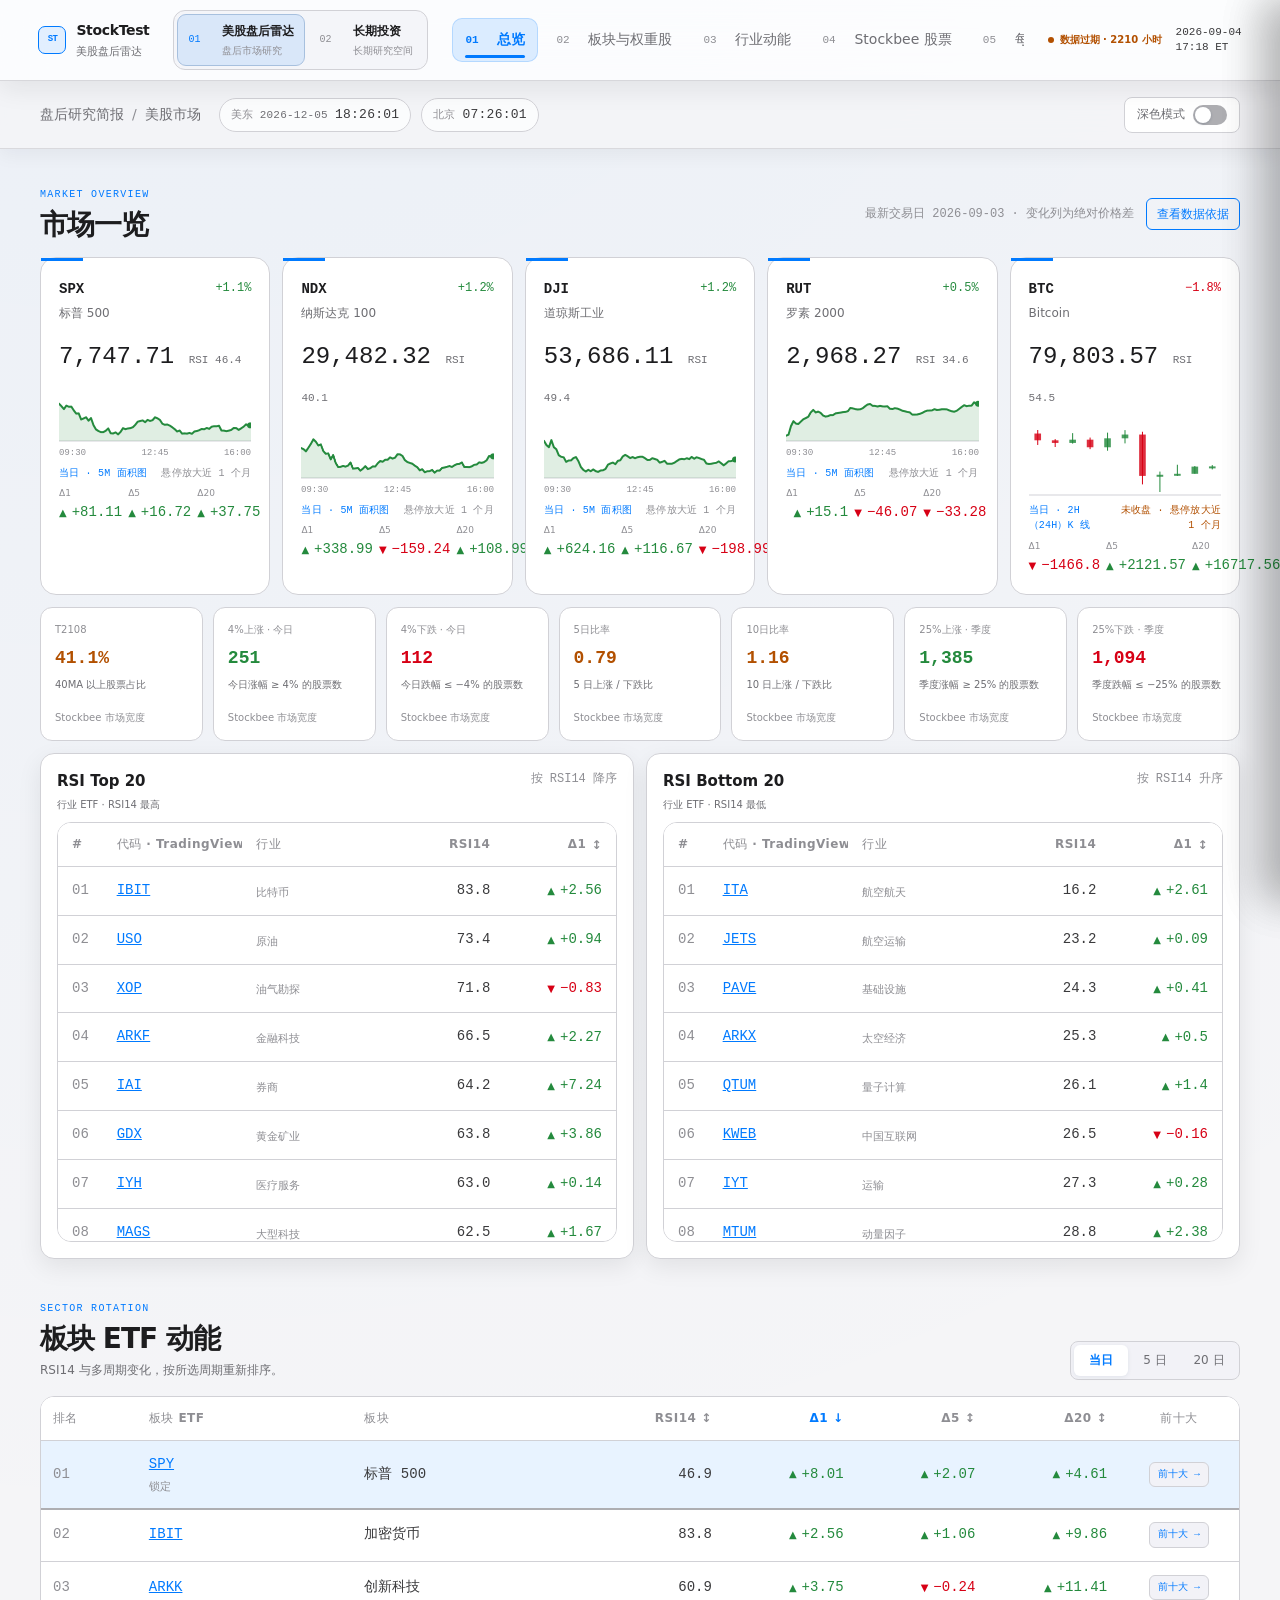
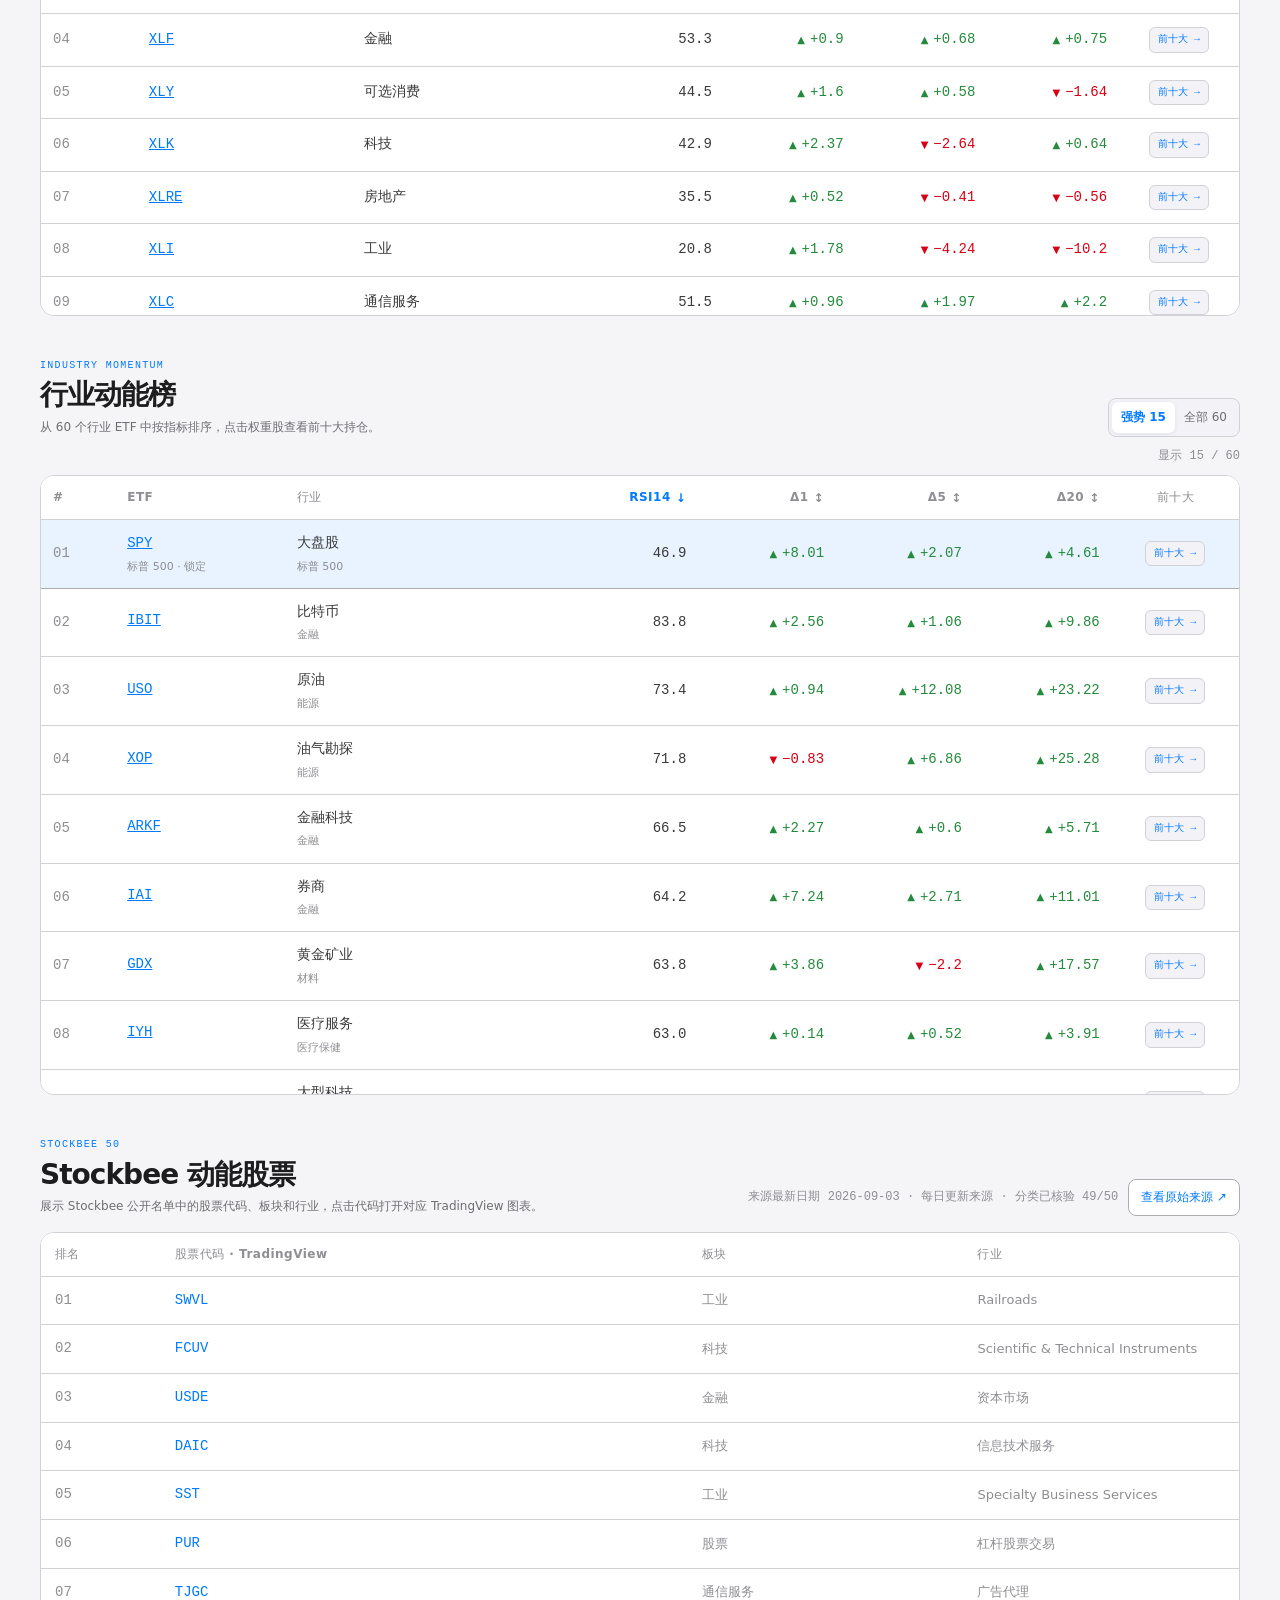
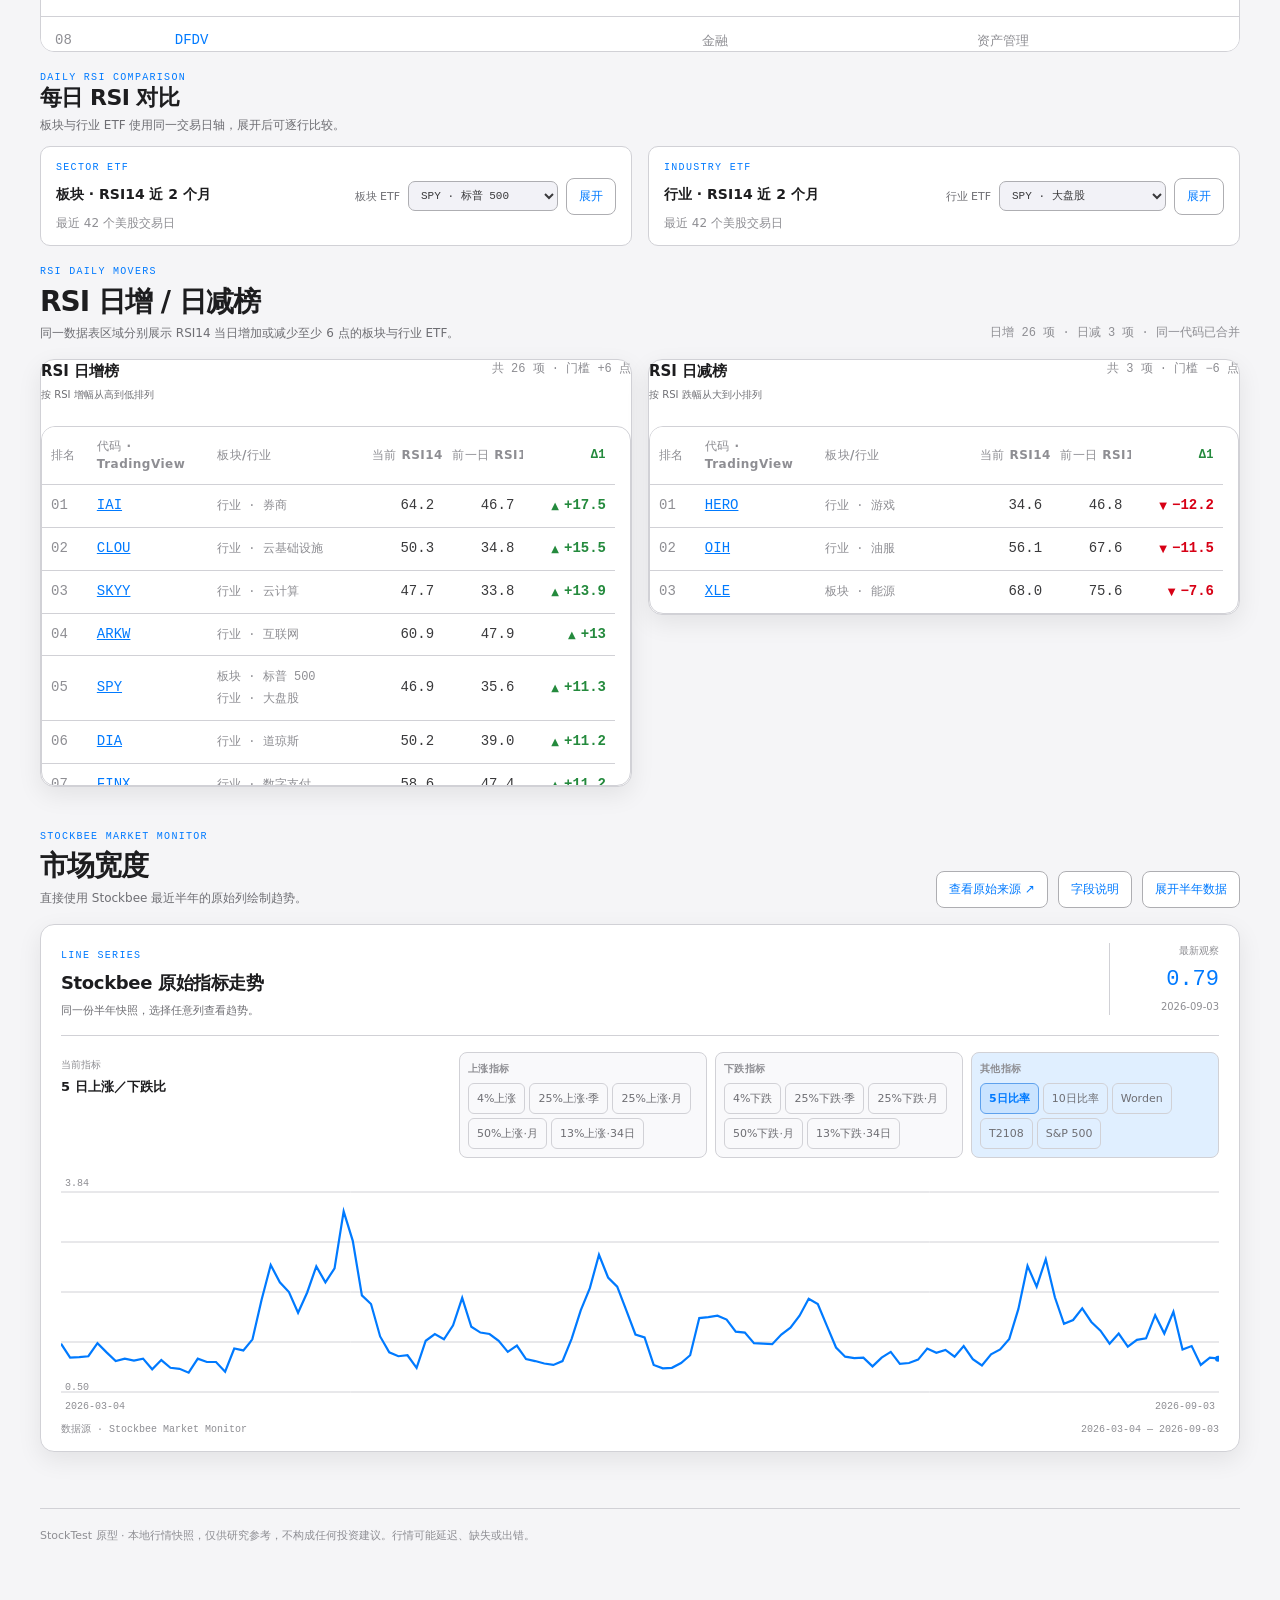
==== index.html @ a2bf04ce "fix: preserve breadth date column on scroll" ====
<!doctype html>
<html lang="zh-CN" data-theme="light">
  <head>
    <meta charset="utf-8" />
    <meta name="viewport" content="width=device-width, initial-scale=1" />
    <meta name="description" content="StockTest 美股盘后市场雷达网页原型" />
    <link rel="icon" href="favicon.svg" type="image/svg+xml" />
    <title>StockTest · 美股盘后雷达</title>
    <link rel="stylesheet" href="styles.css?v=20260905-rsi-layout" />
  </head>
  <body>
    <a class="skip-link" href="#market-overview">跳到主要内容</a>
    <div class="app-shell">
      <aside class="sidebar" aria-label="主导航">
        <div class="brand-block">
          <div class="brand-mark" aria-hidden="true">ST</div>
          <div>
            <div class="brand-name">StockTest</div>
            <div class="brand-subtitle">美股盘后雷达</div>
          </div>
        </div>
        <div class="product-switcher" aria-label="产品空间">
          <a class="product-switcher-item is-active" href="index.html" aria-current="page"><span class="product-switcher-mark">01</span><span><strong>美股盘后雷达</strong><small>盘后市场研究</small></span></a>
          <a class="product-switcher-item" href="long-term.html"><span class="product-switcher-mark">02</span><span><strong>长期投资</strong><small>长期研究空间</small></span></a>
        </div>
        <nav class="nav-list" aria-label="页面区块导航">
          <button class="nav-item is-active" type="button" data-target="market-overview" aria-current="location"><span class="nav-index">01</span><span>总览</span></button>
          <button class="nav-item" type="button" data-target="sectors"><span class="nav-index">02</span><span>板块与权重股</span></button>
          <button class="nav-item" type="button" data-target="industries"><span class="nav-index">03</span><span>行业动能</span></button>
          <button class="nav-item" type="button" data-target="stockbee-momentum"><span class="nav-index">04</span><span>Stockbee 股票</span></button>
          <button class="nav-item" type="button" data-target="rsi-history"><span class="nav-index">05</span><span>每日 RSI</span></button>
          <button class="nav-item" type="button" data-target="rsi-gainers"><span class="nav-index">06</span><span>RSI 日增/减榜</span></button>
          <button class="nav-item" type="button" data-target="breadth"><span class="nav-index">07</span><span>市场宽度</span></button>
        </nav>
        <div class="sidebar-footer">
          <div class="source-state data-badge is-stale" id="refresh-status-badge" aria-live="polite"><i></i><span>正在加载快照</span></div>
          <div class="sidebar-time" id="sidebar-data-time">正在读取<br />已发布数据</div>
          <div class="sidebar-note">BTC 每小时更新<br />其余盘后日更</div>
        </div>
      </aside>

      <main class="main-content">
        <header class="topbar">
          <div class="mobile-brand"><span class="brand-name">StockTest</span><span class="brand-subtitle">美股盘后雷达</span></div>
          <div class="topbar-context">盘后研究简报 <span class="topbar-separator">/</span> 美股市场 <span class="topbar-clocks" aria-label="实时市场时间"><span class="clock-chip"><span class="clock-label">美东</span><time id="us-date" datetime="">----/--/--</time><time id="us-clock" datetime="">--:--:--</time></span><span class="clock-chip"><span class="clock-label">北京</span><time id="cn-clock" datetime="">--:--:--</time></span></span></div>
          <div class="topbar-actions">
            <button class="theme-toggle" id="theme-toggle" type="button" aria-label="切换深色模式" aria-pressed="false"><span class="theme-label">深色模式</span><span class="switch-track" aria-hidden="true"><span class="switch-thumb"></span></span></button>
          </div>
        </header>

        <div class="content-wrap">
          <section class="market-overview-section" id="market-overview" aria-labelledby="market-overview-title">
            <div class="section-heading compact-heading">
              <div><div class="section-kicker">MARKET OVERVIEW</div><h2 id="market-overview-title">市场一览</h2></div>
              <div class="market-overview-heading-actions"><span class="section-meta" id="market-overview-meta">最新交易日 · 本地快照</span><button class="evidence-open-button" id="evidence-open" type="button">查看数据依据</button></div>
            </div>
            <div class="index-grid" id="index-grid" aria-label="核心指数 RSI 与变化"></div>
            <div class="market-overview-breadth" id="market-overview-breadth" aria-label="市场宽度关键指标"></div>
            <div class="market-overview-rsi-grid">
              <article class="market-overview-rsi-panel section-surface" aria-labelledby="rsi-top-title">
                <div class="overview-panel-heading"><div><h3 id="rsi-top-title">RSI Top 20</h3><p>行业 ETF · RSI14 最高</p></div><span class="section-meta">按 RSI14 降序</span></div>
                <div class="table-shell overview-rsi-table-shell"><table class="data-table overview-rsi-table"><thead><tr><th scope="col">#</th><th scope="col">代码 · TradingView</th><th scope="col">行业</th><th scope="col">RSI14</th><th scope="col"><button class="table-sort" type="button" data-rsi-sort="top" aria-sort="none">Δ1 <span class="sort-glyph" aria-hidden="true">↕</span></button></th></tr></thead><tbody id="rsi-top-body"></tbody></table></div>
              </article>
              <article class="market-overview-rsi-panel section-surface" aria-labelledby="rsi-bottom-title">
                <div class="overview-panel-heading"><div><h3 id="rsi-bottom-title">RSI Bottom 20</h3><p>行业 ETF · RSI14 最低</p></div><span class="section-meta">按 RSI14 升序</span></div>
                <div class="table-shell overview-rsi-table-shell"><table class="data-table overview-rsi-table"><thead><tr><th scope="col">#</th><th scope="col">代码 · TradingView</th><th scope="col">行业</th><th scope="col">RSI14</th><th scope="col"><button class="table-sort" type="button" data-rsi-sort="bottom" aria-sort="none">Δ1 <span class="sort-glyph" aria-hidden="true">↕</span></button></th></tr></thead><tbody id="rsi-bottom-body"></tbody></table></div>
              </article>
            </div>
          </section>


          <section class="sector-section" id="sectors" aria-labelledby="sectors-title">
            <div class="section-heading">
              <div><div class="section-kicker">SECTOR ROTATION</div><h2 id="sectors-title">板块 ETF 动能</h2><p>RSI14 与多周期变化，按所选周期重新排序。</p></div>
              <div class="segmented-control" role="group" aria-label="板块排序周期">
                <button type="button" class="is-active" data-sector-mode="d1" aria-pressed="true">当日</button>
                <button type="button" data-sector-mode="d5" aria-pressed="false">5 日</button>
                <button type="button" data-sector-mode="d20" aria-pressed="false">20 日</button>
              </div>
            </div>
            <div class="table-shell sector-table-scroll">
              <table class="data-table sector-table">
                <colgroup><col class="col-rank"><col class="col-etf"><col class="col-sector"><col class="col-rsi"><col class="col-delta"><col class="col-delta"><col class="col-delta"><col class="col-holdings"></colgroup>
                  <thead><tr><th scope="col">排名</th><th scope="col">板块 ETF</th><th scope="col">板块</th><th scope="col"><button class="table-sort" type="button" data-sector-sort="rsi" aria-sort="none">RSI14 <span class="sort-glyph" aria-hidden="true">↕</span></button></th><th scope="col"><button class="table-sort" type="button" data-sector-sort="d1" aria-sort="descending">Δ1 <span class="sort-glyph" aria-hidden="true">↓</span></button></th><th scope="col"><button class="table-sort" type="button" data-sector-sort="d5" aria-sort="none">Δ5 <span class="sort-glyph" aria-hidden="true">↕</span></button></th><th scope="col"><button class="table-sort" type="button" data-sector-sort="d20" aria-sort="none">Δ20 <span class="sort-glyph" aria-hidden="true">↕</span></button></th><th scope="col">前十大</th></tr></thead>
                <tbody id="sector-table-body"></tbody>
              </table>
              <div class="pinned-row-cover" aria-hidden="true"></div>
            </div>
          </section>

          <section class="industry-section" id="industries" aria-labelledby="industries-title">
            <div class="section-heading">
              <div><div class="section-kicker">INDUSTRY MOMENTUM</div><h2 id="industries-title">行业动能榜</h2><p>从 60 个行业 ETF 中按指标排序，点击权重股查看前十大持仓。</p></div>
              <div class="view-switch" role="group" aria-label="行业列表范围"><button type="button" class="is-active" data-industry-view="top" aria-pressed="true">强势 15</button><button type="button" data-industry-view="all" aria-pressed="false">全部 60</button></div>
            </div>
            <div class="section-meta industry-view-meta" id="industry-view-meta">显示 15 / 60</div>
            <div class="industry-layout">
              <div class="industry-leaderboard table-shell industry-table-scroll">
                <table class="data-table industry-table">
                  <colgroup><col class="col-rank"><col class="col-etf"><col class="col-industry"><col class="col-rsi"><col class="col-delta"><col class="col-delta"><col class="col-delta"><col class="col-holdings"></colgroup>
                  <thead><tr><th scope="col">#</th><th scope="col">ETF</th><th scope="col">行业</th><th scope="col"><button class="table-sort" type="button" data-industry-sort="rsi" aria-sort="descending">RSI14 <span class="sort-glyph" aria-hidden="true">↓</span></button></th><th scope="col"><button class="table-sort" type="button" data-industry-sort="d1" aria-sort="none">Δ1 <span class="sort-glyph" aria-hidden="true">↕</span></button></th><th scope="col"><button class="table-sort" type="button" data-industry-sort="d5" aria-sort="none">Δ5 <span class="sort-glyph" aria-hidden="true">↕</span></button></th><th scope="col"><button class="table-sort" type="button" data-industry-sort="d20" aria-sort="none">Δ20 <span class="sort-glyph" aria-hidden="true">↕</span></button></th><th scope="col">前十大</th></tr></thead>
                  <tbody id="industry-table-body"></tbody>
                </table>
                <div class="pinned-row-cover" aria-hidden="true"></div>
              </div>
            </div>
            <div class="industry-matrix" id="industry-matrix" aria-label="全部行业 ETF 矩阵"></div>
          </section>

          <section class="stockbee-momentum-section" id="stockbee-momentum" aria-labelledby="stockbee-momentum-title">
            <div class="section-heading">
              <div><div class="section-kicker">STOCKBEE 50</div><h2 id="stockbee-momentum-title">Stockbee 动能股票</h2><p>展示 Stockbee 公开名单中的股票代码、板块和行业，点击代码打开对应 TradingView 图表。</p></div>
              <div class="section-heading-actions"><span class="section-meta stockbee-momentum-meta" id="stockbee-momentum-meta">等待名单快照</span><a class="outline-button compact-button source-page-link" id="stockbee-momentum-source-link" href="https://stockbee.blogspot.com/p/stockbee-50.html" target="_blank" rel="noopener noreferrer">查看原始来源 ↗</a></div>
            </div>
            <div class="table-shell stockbee-momentum-table-scroll">
              <table class="data-table stockbee-momentum-table">
                <colgroup><col class="col-rank"><col class="col-stock"><col class="col-sector"><col class="col-industry"></colgroup>
                <thead><tr><th scope="col">排名</th><th scope="col">股票代码 · TradingView</th><th scope="col">板块</th><th scope="col">行业</th></tr></thead>
                <tbody id="stockbee-momentum-body"></tbody>
              </table>
            </div>
          </section>

          <section class="rsi-history-comparison" id="rsi-history" aria-labelledby="rsi-history-comparison-title">
            <div class="comparison-heading"><div><div class="section-kicker">DAILY RSI COMPARISON</div><h2 id="rsi-history-comparison-title">每日 RSI 对比</h2><p>板块与行业 ETF 使用同一交易日轴，展开后可逐行比较。</p></div></div>
            <div class="rsi-history-panel" id="sector-rsi-history-panel">
              <div class="rsi-history-toolbar">
                <div class="rsi-history-heading"><div class="section-kicker">SECTOR ETF</div><strong>板块 · RSI14 近 2 个月</strong><span>最近 42 个美股交易日</span></div>
                <div class="rsi-history-actions"><label for="sector-rsi-symbol">板块 ETF</label><select id="sector-rsi-symbol" class="rsi-history-select" aria-label="选择板块 ETF 查看 RSI 历史"></select><button id="sector-rsi-toggle" class="outline-button compact-button" type="button" aria-expanded="false" aria-controls="sector-rsi-history">展开</button></div>
              </div>
              <div class="rsi-history-table-shell" id="sector-rsi-history" hidden><table class="data-table rsi-history-table"><thead><tr><th scope="col">日期</th><th scope="col">RSI14</th><th scope="col">区间</th></tr></thead><tbody id="sector-rsi-history-body"></tbody></table></div>
            </div>
            <div class="rsi-history-panel" id="industry-rsi-history-panel">
              <div class="rsi-history-toolbar">
                <div class="rsi-history-heading"><div class="section-kicker">INDUSTRY ETF</div><strong>行业 · RSI14 近 2 个月</strong><span>最近 42 个美股交易日</span></div>
                <div class="rsi-history-actions"><label for="industry-rsi-symbol">行业 ETF</label><select id="industry-rsi-symbol" class="rsi-history-select" aria-label="选择行业 ETF 查看 RSI 历史"></select><button id="industry-rsi-toggle" class="outline-button compact-button" type="button" aria-expanded="false" aria-controls="industry-rsi-history">展开</button></div>
              </div>
              <div class="rsi-history-table-shell" id="industry-rsi-history" hidden><table class="data-table rsi-history-table"><thead><tr><th scope="col">日期</th><th scope="col">RSI14</th><th scope="col">区间</th></tr></thead><tbody id="industry-rsi-history-body"></tbody></table></div>
            </div>
          </section>

          <section class="rsi-gainers-section" id="rsi-gainers" aria-labelledby="rsi-gainers-title">
            <div class="section-heading">
              <div><div class="section-kicker">RSI DAILY MOVERS</div><h2 id="rsi-gainers-title">RSI 日增 / 日减榜</h2><p>同一数据表区域分别展示 RSI14 当日增加或减少至少 6 点的板块与行业 ETF。</p></div>
              <span class="section-meta" id="rsi-gainers-meta">仅使用已确认收盘日线</span>
            </div>
            <div class="rsi-daily-rankings-grid">
              <article class="rsi-daily-ranking-panel section-surface" aria-labelledby="rsi-gainers-panel-title">
                <div class="overview-panel-heading"><div><h3 id="rsi-gainers-panel-title">RSI 日增榜</h3><p>按 RSI 增幅从高到低排列</p></div><span class="section-meta" id="rsi-gainers-panel-meta">门槛 +6 点</span></div>
                <div class="table-shell rsi-gainers-table-shell">
                  <table class="data-table rsi-gainers-table">
                    <colgroup><col class="col-rank"><col class="col-etf"><col class="col-industry"><col class="col-rsi"><col class="col-rsi"><col class="col-delta"></colgroup>
                    <thead><tr><th scope="col">排名</th><th scope="col">代码 · TradingView</th><th scope="col">板块/行业</th><th scope="col">当前 RSI14</th><th scope="col">前一日 RSI14</th><th scope="col">Δ1</th></tr></thead>
                    <tbody id="rsi-gainers-body"></tbody>
                  </table>
                </div>
              </article>
              <article class="rsi-daily-ranking-panel section-surface" aria-labelledby="rsi-losers-panel-title">
                <div class="overview-panel-heading"><div><h3 id="rsi-losers-panel-title">RSI 日减榜</h3><p>按 RSI 跌幅从大到小排列</p></div><span class="section-meta" id="rsi-losers-panel-meta">门槛 −6 点</span></div>
                <div class="table-shell rsi-gainers-table-shell">
                  <table class="data-table rsi-gainers-table">
                    <colgroup><col class="col-rank"><col class="col-etf"><col class="col-industry"><col class="col-rsi"><col class="col-rsi"><col class="col-delta"></colgroup>
                    <thead><tr><th scope="col">排名</th><th scope="col">代码 · TradingView</th><th scope="col">板块/行业</th><th scope="col">当前 RSI14</th><th scope="col">前一日 RSI14</th><th scope="col">Δ1</th></tr></thead>
                    <tbody id="rsi-losers-body"></tbody>
                  </table>
                </div>
              </article>
            </div>
          </section>

          <section class="breadth-section" id="breadth" aria-labelledby="breadth-title">
            <div class="section-heading">
              <div><div class="section-kicker">STOCKBEE MARKET MONITOR</div><h2 id="breadth-title">市场宽度</h2><p>直接使用 Stockbee 最近半年的原始列绘制趋势。</p></div>
              <div class="section-heading-actions"><a class="outline-button compact-button source-page-link" id="breadth-source-link" href="https://stockbee.blogspot.com/p/mm.html" target="_blank" rel="noopener noreferrer">查看原始来源 ↗</a><button type="button" class="outline-button compact-button" id="breadth-guide-toggle" aria-expanded="false" aria-controls="breadth-guide">字段说明</button><button type="button" class="outline-button" id="breadth-toggle" aria-expanded="false">展开半年数据</button></div>
            </div>
            <aside class="breadth-guide section-surface" id="breadth-guide" hidden aria-label="市场宽度字段说明">
              <div><strong>字段说明</strong><p>统计口径来自 Stockbee Market Monitor；所有“上涨／下跌”均为满足对应涨跌幅门槛的股票家数。</p></div>
              <dl class="breadth-guide-grid">
                <div><dt>4%上涨／下跌 · 今日</dt><dd>当日涨幅 ≥ 4% ／跌幅 ≤ −4% 的股票数。</dd></div><div><dt>5日／10日比率</dt><dd>对应期间的上涨家数 ÷ 下跌家数；高于 1 代表上涨较多。</dd></div><div><dt>25%上涨／下跌 · 季度</dt><dd>过去一季涨幅 ≥ 25% ／跌幅 ≤ −25% 的股票数。</dd></div><div><dt>25%上涨／下跌 · 月</dt><dd>过去一个月涨幅 ≥ 25% ／跌幅 ≤ −25% 的股票数。</dd></div><div><dt>50%上涨／下跌 · 月</dt><dd>过去一个月涨幅 ≥ 50% ／跌幅 ≤ −50% 的股票数。</dd></div><div><dt>13%上涨／下跌 · 34日</dt><dd>过去 34 个交易日涨幅 ≥ 13% ／跌幅 ≤ −13% 的股票数。</dd></div><div><dt>Worden股票宇宙</dt><dd>该数据源当期纳入统计的普通股票总数。</dd></div><div><dt>T2108</dt><dd>NYSE 股票中收盘价高于 40 日均线的比例。</dd></div><div><dt>S&amp;P 500</dt><dd>同一日期的标普 500 指数收盘参考值。</dd></div>
              </dl>
            </aside>
            <div class="breadth-chart-shell section-surface">
              <div class="breadth-chart-heading"><div><span class="section-kicker">LINE SERIES</span><h3>Stockbee 原始指标走势</h3><p>同一份半年快照，选择任意列查看趋势。</p></div><div class="breadth-latest-readout"><span>最新观察</span><strong id="breadth-latest-value">0.98</strong><small id="breadth-latest-date">2026-08-28</small></div></div>
              <div class="breadth-chart-toolbar"><div class="breadth-chart-selection"><span>当前指标</span><strong id="breadth-metric-label">5 日上涨／下跌比</strong></div><div class="breadth-metric-switch" role="group" aria-label="Stockbee 折线指标"><div class="breadth-metric-group breadth-group-up"><span class="breadth-group-label">上涨指标</span><div class="breadth-group-buttons"><button type="button" data-breadth-metric="up" aria-pressed="false">4%上涨</button><button type="button" data-breadth-metric="up25Quarter" aria-pressed="false">25%上涨·季</button><button type="button" data-breadth-metric="up25Month" aria-pressed="false">25%上涨·月</button><button type="button" data-breadth-metric="up50Month" aria-pressed="false">50%上涨·月</button><button type="button" data-breadth-metric="up13_34d" aria-pressed="false">13%上涨·34日</button></div></div><div class="breadth-metric-group breadth-group-down"><span class="breadth-group-label">下跌指标</span><div class="breadth-group-buttons"><button type="button" data-breadth-metric="down" aria-pressed="false">4%下跌</button><button type="button" data-breadth-metric="down25Quarter" aria-pressed="false">25%下跌·季</button><button type="button" data-breadth-metric="down25Month" aria-pressed="false">25%下跌·月</button><button type="button" data-breadth-metric="down50Month" aria-pressed="false">50%下跌·月</button><button type="button" data-breadth-metric="down13_34d" aria-pressed="false">13%下跌·34日</button></div></div><div class="breadth-metric-group breadth-group-context"><span class="breadth-group-label">其他指标</span><div class="breadth-group-buttons"><button type="button" class="is-active" data-breadth-metric="ratio5" aria-pressed="true">5日比率</button><button type="button" data-breadth-metric="ratio10" aria-pressed="false">10日比率</button><button type="button" data-breadth-metric="wordenUniverse" aria-pressed="false">Worden</button><button type="button" data-breadth-metric="t2108" aria-pressed="false">T2108</button><button type="button" data-breadth-metric="sp500" aria-pressed="false">S&amp;P 500</button></div></div></div></div>
              <div class="breadth-chart-wrap"><canvas id="breadth-chart" width="760" height="240" aria-label="Stockbee 市场宽度指标折线图"></canvas></div>
              <div class="breadth-chart-foot"><span>数据源 · Stockbee Market Monitor</span><span id="breadth-chart-range">2026-08-08 — 2026-08-27</span></div>
            </div>
            <div class="breadth-data section-surface" id="breadth-data" hidden>
              <div class="breadth-scroll-control"><span>字段浏览</span><div class="breadth-scrollbar" id="breadth-scrollbar" role="scrollbar" aria-label="横向查看 Stockbee 完整字段" aria-controls="breadth-table-viewport" aria-valuemin="0" aria-valuemax="0" aria-valuenow="0" tabindex="0"><div class="breadth-scrollbar-track" id="breadth-scrollbar-track"></div></div><small>左右拖动</small></div>
              <div class="breadth-table-viewport" id="breadth-table-viewport">
              <table class="data-table breadth-raw-table">
                <thead><tr class="breadth-group-row"><th class="breadth-date-header" scope="col" rowspan="2">日期</th><th class="breadth-group-primary" scope="colgroup" colspan="6">Primary Breadth Indicators · 主要宽度</th><th class="breadth-group-secondary" scope="colgroup" colspan="6">Secondary Breadth Indicators · 次要宽度</th><th class="breadth-group-context" scope="colgroup" colspan="3">Reference · 参考指标</th></tr><tr class="breadth-column-row"><th scope="col" title="4% 上涨家数">4%上涨 · 今日</th><th scope="col" title="4% 下跌家数">4%下跌 · 今日</th><th scope="col" title="5 日比率">5日比率</th><th scope="col" title="10 日比率">10日比率</th><th scope="col" title="25% 上涨 · 季度">25%上涨 · 季度</th><th scope="col" title="25% 下跌 · 季度">25%下跌 · 季度</th><th scope="col" title="25% 上涨 · 月">25%上涨 · 月</th><th scope="col" title="25% 下跌 · 月">25%下跌 · 月</th><th scope="col" title="50% 上涨 · 月">50%上涨 · 月</th><th scope="col" title="50% 下跌 · 月">50%下跌 · 月</th><th scope="col" title="13% 上涨 · 34日">13%上涨 · 34日</th><th scope="col" title="13% 下跌 · 34日">13%下跌 · 34日</th><th scope="col" title="Worden Common stock universe">Worden股票宇宙</th><th scope="col" title="T2108">T2108</th><th scope="col" title="S&amp;P 500">S&amp;P 500</th></tr></thead>
                <tbody id="breadth-table-body"></tbody>
              </table>
              </div>
              <p class="breadth-scroll-hint">横向滚动条固定在数据卡片顶部，日期列会保持固定；半年数据可纵向滚动查看。</p>
            </div>
          </section>

          <footer class="site-footer">StockTest 原型 · 数据为示例快照，仅供研究参考，不构成任何投资建议。行情可能延迟、缺失或出错。</footer>
        </div>
      </main>
    </div>

    <div class="drawer-backdrop" id="drawer-backdrop" hidden></div>
    <aside class="detail-drawer" id="detail-drawer" aria-labelledby="drawer-title" aria-hidden="true">
      <div class="drawer-header"><div><div class="section-kicker">ETF DETAIL</div><h2 id="drawer-title">板块详情</h2><p id="drawer-subtitle">示例数据</p></div><button class="close-button" id="drawer-close" type="button" aria-label="关闭详情">关闭</button></div>
      <div id="drawer-content"></div>
    </aside>

    <aside class="evidence-drawer" id="evidence-drawer" aria-labelledby="evidence-title" aria-hidden="true">
      <div class="drawer-header"><div><div class="section-kicker">DATA EVIDENCE</div><h2 id="evidence-title">数据依据</h2><p id="evidence-subtitle">本地快照来源与日期</p></div><button class="close-button" id="evidence-close" type="button" aria-label="关闭数据依据">关闭</button></div>
      <div id="evidence-content"></div>
    </aside>

    <div class="toast" id="toast" role="status" aria-live="polite"></div>
    <script src="app.js?v=20260905-data-status"></script>
  </body>
</html>
---- styles.css ----
:root {
  color-scheme: light;
  --bg: #f5f5f7;
  --surface: #ffffff;
  --surface-2: #f2f2f7;
  --surface-3: #e5e5ea;
  --line: #d1d1d6;
  --line-strong: #aeaeb2;
  --text: #3a3a3c;
  --text-strong: #1d1d1f;
  --muted: #6e6e73;
  --muted-2: #8e8e93;
  --blue: #007aff;
  --cyan: #5ac8fa;
  --green: #248a3d;
  --green-soft: #e8f7ec;
  --red: #d70015;
  --red-soft: #fff0f0;
  --amber: #b25000;
  --amber-soft: #fff4e5;
  --shadow: 0 8px 24px rgba(0, 0, 0, .08);
  --shadow-drawer: -18px 0 40px rgba(0, 0, 0, .16);
  --radius: 14px;
  --radius-sm: 10px;
  --mono: "IBM Plex Mono", "SFMono-Regular", Consolas, monospace;
  --sans: "Noto Sans SC", Inter, ui-sans-serif, system-ui, -apple-system, BlinkMacSystemFont, "Segoe UI", sans-serif;
}

html[data-theme="dark"] {
  color-scheme: dark;
  --bg: #0b0b0d;
  --surface: #1c1c1e;
  --surface-2: #2c2c2e;
  --surface-3: #3a3a3c;
  --line: #38383a;
  --line-strong: #636366;
  --text: #d1d1d6;
  --text-strong: #f5f5f7;
  --muted: #aeaeb2;
  --muted-2: #8e8e93;
  --blue: #0a84ff;
  --cyan: #64d2ff;
  --green: #30d158;
  --green-soft: rgba(48, 209, 88, .16);
  --red: #ff453a;
  --red-soft: rgba(255, 69, 58, .16);
  --amber: #ff9f0a;
  --amber-soft: rgba(255, 159, 10, .16);
  --shadow: 0 10px 28px rgba(0, 0, 0, .28);
  --shadow-drawer: -18px 0 40px rgba(0, 0, 0, .46);
}

* { box-sizing: border-box; }
html { scroll-behavior: smooth; }
body {
  margin: 0;
  background: var(--bg);
  background: radial-gradient(circle at 12% -10%, color-mix(in srgb, var(--blue) 5%, transparent), transparent 38%), var(--bg);
  color: var(--text);
  font-family: var(--sans);
  font-size: 14px;
  line-height: 1.55;
  text-rendering: optimizeLegibility;
}
button, input { font: inherit; }
button { color: inherit; }
button:focus-visible, input:focus-visible, a:focus-visible {
  outline: 3px solid color-mix(in srgb, var(--cyan) 70%, transparent);
  outline-offset: 2px;
}
a { color: inherit; }
h1, h2, h3, p { margin: 0; }
h1, h2, h3, strong { color: var(--text-strong); font-optical-sizing: auto; }
h1 { font-size: clamp(30px, 4vw, 44px); letter-spacing: -.04em; line-height: 1.1; }
h2 { font-size: 22px; letter-spacing: -.025em; line-height: 1.2; }
.mono, .number, .ticker, .metric, .price, .data-table td, .section-meta, .sidebar-time { font-family: var(--mono); font-variant-numeric: tabular-nums; }

.skip-link {
  position: fixed;
  z-index: 99;
  top: 8px;
  left: 8px;
  transform: translateY(-150%);
  padding: 8px 12px;
  border-radius: 6px;
  background: var(--text-strong);
  color: var(--surface);
}
.skip-link:focus { transform: translateY(0); }

.app-shell { display: block; min-height: 100vh; }
.sidebar {
  position: sticky;
  z-index: 20;
  top: 0;
  width: 100%;
  display: flex;
  align-items: center;
  gap: clamp(12px, 2vw, 24px);
  min-height: 78px;
  padding: 10px clamp(16px, 3vw, 40px);
  border-bottom: 1px solid color-mix(in srgb, var(--line) 86%, transparent);
  background: var(--surface);
  background: color-mix(in srgb, var(--surface) 80%, transparent);
  box-shadow: 0 8px 24px color-mix(in srgb, var(--text-strong) 8%, transparent);
  backdrop-filter: blur(20px) saturate(140%);
  -webkit-backdrop-filter: blur(20px) saturate(140%);
  isolation: isolate;
}
.brand-block { display: flex; flex: 0 0 auto; align-items: center; gap: 10px; padding: 0; }
.brand-mark { display: grid; place-items: center; width: 28px; height: 28px; border: 1px solid var(--blue); border-radius: 7px; background: color-mix(in srgb, var(--blue) 10%, transparent); color: var(--blue); font-family: var(--mono); font-size: 9px; font-weight: 600; letter-spacing: -.08em; }
.brand-name { font-weight: 700; letter-spacing: -.025em; color: var(--text-strong); }
.brand-subtitle { margin-top: 1px; color: var(--muted); font-size: 11px; }
.product-switcher { display: flex; flex: 0 0 auto; gap: 3px; margin: 0; padding: 3px; border: 1px solid var(--line); border-radius: 12px; background: var(--surface-2); background: color-mix(in srgb, var(--surface-2) 72%, transparent); }
.product-switcher-item { display: flex; align-items: center; gap: 10px; min-height: 40px; padding: 7px 10px; border: 1px solid transparent; border-radius: 9px; color: var(--muted); text-decoration: none; transition: background-color .16s ease, border-color .16s ease, color .16s ease, transform .16s ease; }
.product-switcher-item:hover { border-color: var(--line); background: var(--surface-2); color: var(--text); }
.product-switcher-item.is-active { border-color: color-mix(in srgb, var(--blue) 20%, var(--line)); background: color-mix(in srgb, var(--blue) 11%, transparent); color: var(--text-strong); }
.product-switcher-item:active { transform: scale(.98); }
.product-switcher-mark { width: 24px; color: var(--muted-2); font-family: var(--mono); font-size: 10px; }
.product-switcher-item.is-active .product-switcher-mark { color: var(--blue); }
.product-switcher-item strong, .product-switcher-item small { display: block; }
.product-switcher-item strong { font-size: 12px; font-weight: 650; }
.product-switcher-item small { margin-top: 2px; color: var(--muted-2); font-size: 10px; }
.nav-list { display: flex; flex: 1 1 auto; align-items: center; gap: 5px; min-width: 0; overflow-x: auto; padding: 3px 2px; overscroll-behavior-inline: contain; scroll-snap-type: x proximity; scrollbar-width: none; }
.nav-list::-webkit-scrollbar { display: none; }
.nav-item { position: relative; display: flex; flex: 0 0 auto; align-items: center; gap: 10px; width: auto; min-height: 44px; padding: 10px 13px; border: 0; border-radius: 10px; background: transparent; color: var(--muted); text-align: left; text-decoration: none; cursor: pointer; scroll-snap-align: start; transition: background-color .16s ease, color .16s ease, transform .16s ease; white-space: nowrap; }
.nav-item:hover { background: var(--surface-2); color: var(--text); }
.nav-item:active { transform: scale(.98); }
.nav-item.is-active { background: color-mix(in srgb, var(--blue) 14%, var(--surface)); color: var(--blue); font-weight: 650; box-shadow: inset 0 0 0 1px color-mix(in srgb, var(--blue) 18%, transparent); }
.nav-item.is-active::before { content: ""; position: absolute; right: 13px; bottom: 4px; left: 13px; width: auto; height: 3px; border-radius: 3px; background: var(--blue); }
.nav-index { width: 22px; color: var(--muted-2); font-family: var(--mono); font-size: 11px; }
.nav-item.is-active .nav-index { color: var(--blue); }
.sidebar-footer { display: flex; flex: 0 0 auto; align-items: center; gap: 14px; margin: 0 0 0 auto; padding: 0; color: var(--muted); font-size: 11px; }
.source-state { display: flex; align-items: center; gap: 7px; color: var(--green); font-weight: 600; }
.state-dot { width: 7px; height: 7px; border-radius: 50%; background: currentColor; }
.sidebar-time { margin: 0; color: var(--text); font-size: 11px; line-height: 1.35; }
.sidebar-note { display: none; }

.main-content { width: 100%; min-width: 0; }
.topbar { position: sticky; z-index: 15; top: 78px; display: flex; align-items: center; justify-content: space-between; gap: 20px; min-height: 68px; padding: 14px 40px; border-bottom: 1px solid color-mix(in srgb, var(--line) 78%, transparent); background: var(--bg); background: color-mix(in srgb, var(--bg) 82%, transparent); box-shadow: 0 6px 18px color-mix(in srgb, var(--text-strong) 5%, transparent); backdrop-filter: blur(16px) saturate(120%); -webkit-backdrop-filter: blur(16px) saturate(120%); }
.topbar-context { display: flex; align-items: center; flex-wrap: wrap; gap: 0; color: var(--muted); font-size: 14px; }
.topbar-separator { margin: 0 8px; color: var(--muted-2); }
.topbar-clocks { display: inline-flex; align-items: center; gap: 10px; margin-left: 18px; }
.clock-chip { display: inline-flex; align-items: baseline; gap: 7px; padding: 6px 11px; border: 1px solid var(--line); border-radius: 999px; background: color-mix(in srgb, var(--surface) 72%, transparent); white-space: nowrap; }
.clock-label { color: var(--muted-2); font-size: 11px; }
.clock-chip time { color: var(--text); font-family: var(--mono); font-size: 13px; font-variant-numeric: tabular-nums; letter-spacing: .02em; }
.clock-chip #us-date { color: var(--muted); font-size: 11px; }
.topbar-actions { display: flex; align-items: center; gap: 10px; }
.theme-toggle, .outline-button, .segmented-control button, .view-switch button, .close-button { cursor: pointer; }
.theme-toggle { height: 36px; padding: 0 12px; border: 1px solid var(--line); border-radius: 8px; background: var(--surface); color: var(--muted); font-size: 12px; }
.theme-toggle:hover { border-color: var(--line-strong); color: var(--text); }
.theme-toggle { display: inline-flex; align-items: center; gap: 8px; }
.theme-label { white-space: nowrap; }
.switch-track { position: relative; display: inline-flex; align-items: center; width: 34px; height: 20px; padding: 2px; border-radius: 999px; background: var(--line-strong); transition: background .2s ease; }
.switch-thumb { width: 16px; height: 16px; border-radius: 50%; background: #fff; box-shadow: 0 1px 3px rgba(16, 42, 67, .2); transform: translateX(0); transition: transform .2s ease; }
.theme-toggle.is-on .switch-track { background: var(--blue); }
.theme-toggle.is-on .switch-thumb { transform: translateX(14px); }
.mobile-brand { display: none; }
.nav-link { box-sizing: border-box; }
.topbar-link { display: inline-flex; align-items: center; text-decoration: none; }
.page-placeholder { max-width: 760px; min-height: 330px; margin: 18vh auto 0; padding: 48px 52px; }
.page-placeholder h1 { margin-top: 12px; color: var(--text-strong); font-size: clamp(32px, 4vw, 52px); letter-spacing: -.04em; }
.page-placeholder p { max-width: 520px; margin-top: 18px; color: var(--muted); font-size: 15px; line-height: 1.8; }
.placeholder-rule { width: 76px; height: 3px; margin-top: 34px; border-radius: 999px; background: var(--blue); }
.page-placeholder .placeholder-note { margin-top: 22px; color: var(--muted-2); font-family: var(--mono); font-size: 11px; }

.content-wrap { max-width: 1540px; margin: 0 auto; padding: 38px 40px 64px; }
.hero-grid { display: grid; grid-template-columns: minmax(0, 1.65fr) minmax(300px, .75fr); gap: 16px; animation: reveal .55s ease-out both; }
.section-surface { border: 1px solid var(--line); border-radius: var(--radius); background: var(--surface); box-shadow: var(--shadow); }
.hero-status { min-height: 280px; padding: 28px 30px; }
.eyebrow, .section-kicker { color: var(--blue); font-family: var(--mono); font-size: 10px; font-weight: 500; letter-spacing: .13em; text-transform: uppercase; }
.hero-status-row { display: flex; align-items: end; justify-content: space-between; gap: 20px; margin-top: 12px; }
.hero-score { color: var(--green); font-family: var(--mono); font-size: .7em; letter-spacing: 0; }
.hero-date { margin-top: 8px; color: var(--muted); font-size: 13px; }
.dot-divider { margin: 0 5px; color: var(--muted-2); }
.hero-copy { max-width: 680px; margin-top: 28px; color: var(--muted); font-size: 15px; line-height: 1.8; }
.regime-meter { width: 230px; padding-bottom: 2px; }
.meter-track { position: relative; display: grid; grid-template-columns: 1fr 1fr 1fr; height: 6px; overflow: visible; border-radius: 6px; background: var(--surface-3); }
.meter-track span { display: block; height: 100%; }
.meter-negative { border-radius: 6px 0 0 6px; background: color-mix(in srgb, var(--red) 62%, var(--surface-3)); }
.meter-neutral { background: color-mix(in srgb, var(--amber) 62%, var(--surface-3)); }
.meter-positive { border-radius: 0 6px 6px 0; background: color-mix(in srgb, var(--green) 62%, var(--surface-3)); }
.meter-marker { position: absolute; top: -4px; left: 51%; width: 14px !important; height: 14px !important; border: 3px solid var(--surface); border-radius: 50%; background: var(--blue); box-shadow: 0 0 0 1px var(--blue); }
.meter-labels { display: flex; justify-content: space-between; margin-top: 9px; color: var(--muted-2); font-size: 10px; }
.signal-row { display: flex; flex-wrap: wrap; gap: 8px; margin-top: 22px; }
.signal-chip { display: inline-flex; align-items: center; gap: 7px; padding: 5px 9px; border: 1px solid var(--line); border-radius: 999px; background: var(--surface-2); color: var(--muted); font-size: 11px; }
.signal-chip b { color: var(--text); font-weight: 600; }
.signal-chip.is-positive { border-color: color-mix(in srgb, var(--green) 25%, var(--line)); color: var(--green); }
.signal-chip.is-negative { border-color: color-mix(in srgb, var(--red) 25%, var(--line)); color: var(--red); }
.signal-chip.is-neutral { border-color: color-mix(in srgb, var(--amber) 25%, var(--line)); color: var(--amber); }
.data-status-row { display: flex; flex-wrap: wrap; gap: 8px; margin-top: 14px; }
.evidence-open-button { margin-left: auto; padding: 6px 10px; border: 1px solid var(--blue); border-radius: 6px; background: transparent; color: var(--blue); font: inherit; font-size: 12px; cursor: pointer; }
.evidence-open-button:hover, .evidence-open-button:focus-visible { background: color-mix(in srgb, var(--blue) 14%, transparent); }
.data-badge { display: inline-flex; align-items: center; gap: 6px; color: var(--muted); font-size: 10px; }
.data-badge i { display: block; width: 6px; height: 6px; border-radius: 50%; background: currentColor; }
.data-badge.is-loaded { color: var(--green); }
.data-badge.is-stale { color: var(--amber); }
.data-badge.is-missing { color: var(--red); }
.briefing-panel { padding: 24px; }
.briefing-panel h2 { margin-top: 6px; }
.briefing-item { display: grid; grid-template-columns: 28px 1fr; gap: 10px; padding: 17px 0; border-bottom: 1px solid var(--line); }
.briefing-item:last-child { padding-bottom: 0; border-bottom: 0; }
.briefing-number { color: var(--blue); font-family: var(--mono); font-size: 11px; }
.briefing-item strong { display: block; font-size: 15px; }
.briefing-item p { margin-top: 4px; color: var(--muted); font-size: 13px; line-height: 1.65; }

.market-overview-section, .indices-section, .sector-section, .industry-section, .stockbee-momentum-section, .themes-section, .breadth-section { margin-top: 42px; scroll-margin-top: 86px; animation: reveal .55s ease-out both; }
.market-overview-section { margin-top: 0; }
.indices-section { animation-delay: .08s; }
.sector-section { animation-delay: .14s; }
.industry-section { animation-delay: .2s; }
.stockbee-momentum-section { animation-delay: .23s; }
.themes-section { animation-delay: .26s; }
.breadth-section { animation-delay: .32s; }
.section-heading { display: flex; align-items: end; justify-content: space-between; gap: 24px; margin-bottom: 16px; }
.section-heading-actions { display: flex; align-items: center; justify-content: end; gap: 10px; }
.compact-heading { align-items: center; }
.section-heading h2 { margin-top: 5px; font-size: clamp(23px, 2.2vw, 28px); letter-spacing: -.035em; }
.section-heading p { margin-top: 6px; color: var(--muted); font-size: 12px; }
.section-meta { color: var(--muted-2); font-size: 12px; white-space: nowrap; }
.market-overview-heading-actions { display: flex; align-items: center; gap: 12px; }
.market-overview-heading-actions .evidence-open-button { margin-left: 0; }
.market-overview-breadth-card { min-width: 0; padding: 14px; border: 1px solid var(--line); border-radius: 12px; background: var(--surface); }
.market-overview-breadth-card small, .market-overview-breadth-card span { display: block; color: var(--muted-2); font-size: 10px; }
.market-overview-breadth-card strong { display: block; margin: 8px 0 5px; font-family: var(--mono); font-size: 18px; font-weight: 550; }
.breadth-card-description { min-height: 28px; color: var(--muted) !important; line-height: 1.4; }
.breadth-card-source { margin-top: 4px; }
.index-price .index-rsi { color: var(--muted); font-size: 11px; font-weight: 400; }
.index-overview-metrics { display: grid; grid-template-columns: repeat(3, 1fr); gap: 6px; margin-top: 6px; }
.index-overview-metrics small, .index-overview-metrics b { display: block; font-family: var(--mono); font-size: 10px; }
.index-overview-metrics small { color: var(--muted-2); font-family: var(--sans); font-size: 9px; }
.index-overview-metrics b { margin-top: 3px; font-weight: 550; }
.market-overview-breadth { display: grid; grid-template-columns: repeat(7, minmax(0, 1fr)); gap: 10px; margin-top: 12px; }
.market-overview-rsi-grid { display: grid; grid-template-columns: repeat(2, minmax(0, 1fr)); gap: 12px; margin-top: 12px; }
.market-overview-rsi-panel { min-width: 0; padding: 16px; }
.overview-panel-heading { display: flex; align-items: start; justify-content: space-between; gap: 12px; margin-bottom: 10px; }
.overview-panel-heading h3 { color: var(--text-strong); font-size: 15px; }
.overview-panel-heading p { margin-top: 4px; color: var(--muted); font-size: 10px; }
.overview-rsi-table-shell { max-height: 420px; overflow-y: auto; overflow-x: hidden; }
.market-overview-rsi-panel .overview-rsi-table { width: 100%; min-width: 0; }
.overview-rsi-table th:nth-child(1), .overview-rsi-table td:nth-child(1) { width: 8%; }
.overview-rsi-table th:nth-child(2), .overview-rsi-table td:nth-child(2) { width: 25%; }
.overview-rsi-table th:nth-child(3), .overview-rsi-table td:nth-child(3) { width: 29%; }
.overview-rsi-table th:nth-child(4), .overview-rsi-table td:nth-child(4) { width: 18%; }
.overview-rsi-table th:nth-child(5), .overview-rsi-table td:nth-child(5) { width: 20%; }
.overview-rsi-table th, .overview-rsi-table td { padding: 9px 10px; }
.overview-rsi-table th:nth-child(n+4), .overview-rsi-table td:nth-child(n+4) { text-align: right; }
.overview-industry-name { display: inline-block; max-width: 150px; overflow: hidden; text-overflow: ellipsis; vertical-align: bottom; }
.industry-view-meta { margin: -6px 0 10px; text-align: right; }
.index-grid { display: grid; grid-template-columns: repeat(5, minmax(0, 1fr)); gap: 12px; }
.index-card { position: relative; min-width: 0; padding: 21px 18px 17px; border: 1px solid var(--line); border-radius: 16px; background: var(--surface); overflow: visible; cursor: pointer; animation: card-in .45s ease-out both; transition: border-color .2s ease, box-shadow .2s ease, transform .2s ease; }
.index-card:nth-child(2) { animation-delay: .07s; }
.index-card:nth-child(3) { animation-delay: .14s; }
.index-card:nth-child(4) { animation-delay: .21s; }
.index-card::before { content: ""; position: absolute; top: 0; left: 0; width: 42px; height: 3px; background: var(--blue); }
.index-card:hover { border-color: color-mix(in srgb, var(--blue) 45%, var(--line)); box-shadow: 0 12px 28px color-mix(in srgb, var(--text-strong) 12%, transparent); transform: translateY(-2px); }
.index-card:hover, .index-card:focus-within { z-index: 100; }
.index-card:focus-visible { outline: 3px solid color-mix(in srgb, var(--cyan) 70%, transparent); outline-offset: 3px; }
.index-card-top { display: flex; align-items: start; justify-content: space-between; gap: 10px; }
.ticker { font-size: 14px; font-weight: 550; color: var(--text-strong); }
.index-name { margin-top: 3px; color: var(--muted); font-size: 12px; }
.index-change { font-family: var(--mono); font-size: 12px; }
.positive { color: var(--green) !important; }
.negative { color: var(--red) !important; }
.neutral { color: var(--amber) !important; }
.index-price { margin-top: 16px; font-family: var(--mono); font-size: 24px; color: var(--text-strong); }
.sparkline { display: block; width: 100%; height: 70px; margin-top: 13px; }
.sparkline:focus-visible { outline: 2px solid var(--blue); outline-offset: 3px; border-radius: 4px; }
.sparkline-caption { display: flex; justify-content: space-between; gap: 8px; margin-top: 7px; color: var(--muted-2); font-family: var(--mono); font-size: 10px; letter-spacing: .02em; }
.sparkline-mode { color: var(--blue); }
.sparkline-note { text-align: right; }
.sparkline-note.is-incomplete { color: var(--amber); }
.index-hover-bubble { position: fixed; z-index: 101; top: 12px; left: 14px; width: min(640px, calc(100vw - 24px)); padding: 20px; border: 1px solid color-mix(in srgb, var(--blue) 42%, var(--line)); border-radius: 14px; background: var(--surface); box-shadow: 0 20px 44px rgba(4, 17, 31, .34); transform-origin: top left; animation: bubble-in .16s ease-out both; }
.file-runtime-notice { position: fixed; z-index: 1000; right: 16px; bottom: 16px; max-width: 560px; padding: 12px 16px; border: 1px solid var(--amber); border-radius: 9px; background: var(--surface); color: var(--text); box-shadow: var(--shadow); font-size: 12px; }
.file-runtime-notice a { color: var(--blue); }
.index-hover-bubble::before { content: ""; position: absolute; top: -6px; left: var(--bubble-arrow-left, 28px); width: 10px; height: 10px; border-top: 1px solid color-mix(in srgb, var(--blue) 35%, var(--line)); border-left: 1px solid color-mix(in srgb, var(--blue) 35%, var(--line)); background: var(--surface); transform: rotate(45deg); }
.index-hover-bubble[data-placement="top"] { transform-origin: bottom left; }
.index-hover-bubble[data-placement="top"]::before { top: auto; bottom: -6px; transform: rotate(225deg); }
.index-hover-bubble[data-placement="left"], .index-hover-bubble[data-placement="right"] { transform-origin: center; }
.index-hover-bubble[data-placement="left"]::before, .index-hover-bubble[data-placement="right"]::before { display: none; }
.bubble-heading, .bubble-meta { display: flex; align-items: center; justify-content: space-between; gap: 8px; }
.bubble-heading { color: var(--text-strong); font-size: 11px; }
.bubble-title-group { display: flex; min-width: 0; flex-direction: column; gap: 3px; }
.bubble-price { color: var(--muted); font-family: var(--mono); font-size: 11px; }
.bubble-change { font-family: var(--mono); color: var(--blue); }
.bubble-legend { display: flex; align-items: center; gap: 14px; margin-top: 13px; color: var(--muted); font-family: var(--mono); font-size: 10px; }
.bubble-legend span { display: inline-flex; align-items: center; gap: 5px; }
.bubble-legend i { display: inline-block; width: 14px; height: 2px; border-radius: 2px; background: var(--muted); }
.bubble-legend .legend-candle { width: 7px; height: 11px; border: 1px solid var(--green); border-radius: 1px; background: color-mix(in srgb, var(--green) 55%, transparent); }
.bubble-legend .legend-ema9 { background: var(--blue); }
.bubble-legend .legend-ema21 { background: var(--amber); }
.bubble-sparkline { display: block; width: 100%; height: 220px; margin-top: 13px; image-rendering: auto; }
.bubble-meta { margin-top: 5px; color: var(--muted-2); font-family: var(--mono); font-size: 9px; }

.segmented-control, .view-switch { display: inline-flex; align-items: center; padding: 3px; border: 1px solid var(--line); border-radius: 8px; background: var(--surface-2); }
.segmented-control button, .view-switch button { min-width: 54px; padding: 6px 9px; border: 0; border-radius: 6px; background: transparent; color: var(--muted); font-size: 12px; }
.segmented-control button.is-active, .view-switch button.is-active { background: var(--surface); color: var(--blue); box-shadow: 0 1px 4px rgba(31, 61, 91, .08); font-weight: 600; }
.table-shell { position: relative; overflow: auto; border: 1px solid var(--line); border-radius: var(--radius); background: var(--surface); }
.sector-table-scroll { max-height: 520px; }
.industry-table-scroll { max-height: 620px; }
.data-table { width: 100%; min-width: 760px; border-collapse: collapse; table-layout: fixed; }
.data-table th, .data-table td { vertical-align: middle; }
.sector-table { min-width: 760px; }
.sector-table .col-rank { width: 8%; }
.sector-table .col-etf { width: 18%; }
.sector-table .col-sector { width: 20%; }
.sector-table .col-rsi, .sector-table .col-delta { width: 11%; }
.sector-table .col-holdings { width: 10%; }
.sector-table th:nth-child(n+4):not(:last-child), .sector-table td:nth-child(n+4):not(:last-child) { text-align: right; }
.sector-table th:last-child, .sector-table td:last-child { text-align: center; }
.data-table th { position: sticky; z-index: 4; top: 0; padding: 12px 14px; border-bottom: 1px solid var(--line); background: var(--surface); color: var(--muted-2); font-size: 12px; font-weight: 550; letter-spacing: .04em; text-align: left; white-space: nowrap; }
.table-sort { display: inline-flex; align-items: center; gap: 5px; padding: 0; border: 0; background: transparent; color: inherit; font: inherit; letter-spacing: inherit; cursor: pointer; }
.table-sort:hover, .table-sort.is-active { color: var(--blue); }
.sort-glyph { color: var(--muted-2); font-size: 12px; line-height: 1; }
.table-sort.is-active .sort-glyph { color: var(--blue); }
.data-table td { padding: 13px 14px; border-bottom: 1px solid var(--line); color: var(--text); font-size: 14px; white-space: nowrap; }
.data-table tbody tr:last-child td { border-bottom: 0; }
.data-table tbody tr { transition: background .14s ease; }
.data-table tbody tr:hover { background: var(--surface-2); }
.data-table tbody tr.is-pinned { background: color-mix(in srgb, var(--blue) 7%, var(--surface)); }
.data-table tbody tr.is-pinned:hover { background: color-mix(in srgb, var(--blue) 12%, var(--surface)); }
.delta-display { display: inline-flex; align-items: center; justify-content: flex-end; gap: 5px; min-width: 62px; color: var(--muted); font-family: var(--mono); font-variant-numeric: tabular-nums; white-space: nowrap; }
.delta-display .delta-triangle { font-family: var(--sans); font-size: 10px; line-height: 1; }
.delta-display.is-positive { color: var(--green); }
.delta-display.is-negative { color: var(--red); }
.delta-display.is-neutral { color: var(--muted); }
.rsi-scope-list { color: var(--muted-2); font-size: 12px; line-height: 1.5; }
.sector-table-scroll .data-table tbody tr.is-pinned,
.industry-table-scroll .data-table tbody tr.is-pinned { position: sticky; z-index: 3; top: var(--table-header-height, 40px); background: color-mix(in srgb, var(--blue) 9%, var(--surface)); box-shadow: 0 1px 0 var(--line-strong); }
.sector-table-scroll .data-table tbody tr.is-pinned td,
.industry-table-scroll .data-table tbody tr.is-pinned td { position: static; background: inherit; box-shadow: none; }
.pinned-row-cover { position: absolute; z-index: 2; right: 0; left: 0; top: 0; height: 0; background: var(--surface); pointer-events: none; }
.data-table .rank { width: 40px; color: var(--muted-2); }
.data-table .etf-button, .matrix-button { padding: 0; border: 0; background: transparent; color: var(--blue); font-family: var(--mono); font-size: inherit; cursor: pointer; }
.data-table .etf-button:hover, .matrix-button:hover { text-decoration: underline; }
.holding-link { padding: 4px 8px; border: 1px solid var(--line); border-radius: 6px; background: var(--surface-2); color: var(--blue); font-family: var(--mono); font-size: 10px; cursor: pointer; }
.holding-link:hover { border-color: var(--blue); background: color-mix(in srgb, var(--blue) 10%, var(--surface)); }
.sub-label { display: block; margin-top: 3px; color: var(--muted-2); font-family: var(--sans); font-size: 11px; }
.value-bar { display: inline-block; width: 56px; height: 5px; overflow: hidden; vertical-align: middle; border-radius: 6px; background: var(--surface-3); }
.value-bar span { display: block; height: 100%; border-radius: inherit; background: var(--blue); }
.status-label { display: inline-block; padding: 4px 8px; border-radius: 999px; background: var(--surface-3); color: var(--muted); font-size: 11px; }
.status-label.is-positive { background: var(--green-soft); color: var(--green); }
.status-label.is-negative { background: var(--red-soft); color: var(--red); }
.status-label.is-neutral { background: var(--amber-soft); color: var(--amber); }

.rsi-history-panel { margin-top: 12px; overflow: hidden; border: 1px solid var(--line); border-radius: var(--radius-sm); background: var(--surface); }
.rsi-history-toolbar { display: flex; align-items: center; justify-content: space-between; gap: 16px; padding: 13px 15px; }
.rsi-history-heading { display: flex; align-items: baseline; flex-wrap: wrap; gap: 8px 12px; min-width: 0; }
.rsi-history-heading .section-kicker { flex-basis: 100%; }
.rsi-history-heading strong { color: var(--text-strong); font-size: 14px; }
.rsi-history-heading span { color: var(--muted-2); font-size: 12px; }
.rsi-history-actions { display: inline-flex; align-items: center; gap: 8px; flex: 0 0 auto; color: var(--muted); font-size: 11px; }
.rsi-history-select { min-width: 150px; height: 30px; padding: 4px 26px 4px 8px; border: 1px solid var(--line-strong); border-radius: 7px; background: var(--surface-2); color: var(--text); font: inherit; font-family: var(--mono); cursor: pointer; }
.rsi-history-select:focus-visible { outline: 2px solid var(--blue); outline-offset: 2px; }
.compact-button { min-height: 30px; padding: 5px 10px; font-size: 11px; }
.rsi-history-table-shell { max-height: 280px; overflow: auto; border-top: 1px solid var(--line); }
.rsi-history-table { min-width: 420px; }
.rsi-history-table th, .rsi-history-table td { padding: 9px 15px; }
.rsi-history-table th:nth-child(n+2), .rsi-history-table td:nth-child(n+2) { text-align: right; }
.rsi-history-table th:last-child, .rsi-history-table td:last-child { text-align: center; }
.rsi-history-date, .rsi-history-value { font-family: var(--mono); }
.rsi-history-value { color: var(--text-strong); }
.rsi-history-comparison { display: grid; grid-template-columns: repeat(2, minmax(0, 1fr)); gap: 12px 16px; margin-top: 18px; }
.comparison-heading { grid-column: 1 / -1; }
.comparison-heading h2 { margin-bottom: 4px; }
.comparison-heading p { margin: 0; color: var(--muted); font-size: 12px; }
.rsi-history-comparison .rsi-history-panel { min-width: 0; margin-top: 0; }
.rsi-history-comparison .rsi-history-toolbar { min-height: 76px; }
.rsi-gainers-section { margin-top: 18px; }
.rsi-daily-rankings-grid { display: grid; grid-template-columns: repeat(2, minmax(0, 1fr)); grid-auto-rows: max-content; gap: 16px; align-items: start; }
.rsi-daily-ranking-panel { min-width: 0; align-self: start; }
.rsi-daily-ranking-panel .overview-panel-heading { min-height: 58px; margin-bottom: 8px; }
.rsi-daily-ranking-panel .rsi-gainers-table { min-width: 0; }
.rsi-daily-ranking-panel .rsi-gainers-table th, .rsi-daily-ranking-panel .rsi-gainers-table td { padding: 10px 9px; }
.rsi-gainers-table .col-rank { width: 8%; }
.rsi-gainers-table .col-etf { width: 21%; }
.rsi-gainers-table .col-industry { width: 27%; }
.rsi-gainers-table .col-rsi { width: 14%; }
.rsi-gainers-table .col-delta { width: 16%; }
.rsi-gainers-table th:nth-child(2), .rsi-gainers-table td:nth-child(2), .rsi-gainers-table th:nth-child(3), .rsi-gainers-table td:nth-child(3) { white-space: normal; }
.rsi-gainers-table-shell {
  max-height: 360px;
  overflow: auto;
  overscroll-behavior: contain;
  scrollbar-gutter: stable;
}
.rsi-gainers-table { min-width: 760px; }
.rsi-gainers-table th, .rsi-gainers-table td { padding: 11px 15px; }
.rsi-gainers-table th:nth-child(n+4), .rsi-gainers-table td:nth-child(n+4) { text-align: right; }
.rsi-gainers-table th:last-child, .rsi-gainers-table td:last-child { color: var(--green); font-family: var(--mono); font-weight: 650; }

.industry-layout { display: grid; grid-template-columns: minmax(0, 1fr); gap: 16px; align-items: start; }
.industry-table { min-width: 760px; }
.industry-table .col-rank { width: 7%; }
.industry-table .col-etf { width: 16%; }
.industry-table .col-industry { width: 26%; }
.industry-table .col-rsi, .industry-table .col-delta { width: 13%; }
.industry-table .col-holdings { width: 12%; }
.industry-table th:nth-child(n+4):not(:last-child), .industry-table td:nth-child(n+4):not(:last-child) { text-align: right; }
.industry-table th:last-child, .industry-table td:last-child { text-align: center; }
.sector-table th, .sector-table td, .industry-table th, .industry-table td { padding-inline: 12px; }
.stockbee-momentum-table { width: 100%; min-width: 0; }
.stockbee-momentum-table .col-rank { width: 10%; }
.stockbee-momentum-table .col-stock { width: 44%; }
.stockbee-momentum-table .col-sector, .stockbee-momentum-table .col-industry { width: 23%; }
.stockbee-momentum-table-scroll { max-height: 420px; }
.stockbee-ticker { color: var(--blue); font-family: var(--mono); font-size: 14px; text-decoration: none; }
.stockbee-ticker:hover { text-decoration: underline; }
.stockbee-classification { color: var(--muted-2) !important; font-family: var(--sans) !important; font-size: 13px !important; }
.stockbee-momentum-meta.is-stale { color: var(--amber); }
.industry-matrix { display: grid; grid-template-columns: repeat(6, minmax(0, 1fr)); gap: 8px; margin-top: 12px; }
.matrix-cell { min-width: 0; padding: 10px 9px; border: 1px solid var(--line); border-radius: 8px; background: var(--surface); cursor: pointer; transition: .14s ease; }
.matrix-cell:hover { border-color: var(--blue); transform: translateY(-1px); box-shadow: var(--shadow); }
.matrix-ticker { display: block; color: var(--blue); font-family: var(--mono); font-size: 11px; font-weight: 500; }
.matrix-name { display: block; overflow: hidden; margin-top: 4px; color: var(--muted); font-size: 10px; text-overflow: ellipsis; white-space: nowrap; }
.matrix-metric { display: block; margin-top: 8px; font-family: var(--mono); font-size: 11px; }

.theme-grid { display: grid; grid-template-columns: repeat(4, minmax(0, 1fr)); gap: 10px; }
.theme-card { min-width: 0; padding: 14px; border: 1px solid var(--line); border-radius: var(--radius-sm); background: var(--surface); }
.theme-card:hover { border-color: color-mix(in srgb, var(--blue) 36%, var(--line)); }
.theme-top { display: flex; justify-content: space-between; gap: 8px; }
.theme-rank { color: var(--muted-2); font-family: var(--mono); font-size: 11px; }
.theme-score { color: var(--blue); font-family: var(--mono); font-size: 12px; font-weight: 500; }
.theme-name { margin-top: 7px; color: var(--text-strong); font-size: 13px; font-weight: 600; }
.theme-ticker { margin-top: 2px; color: var(--muted-2); font-family: var(--mono); font-size: 10px; }
.factor-list { display: grid; gap: 5px; margin-top: 12px; }
.factor-line { display: grid; grid-template-columns: 28px 1fr 36px; align-items: center; gap: 6px; color: var(--muted); font-size: 10px; }
.factor-line i { display: block; height: 4px; border-radius: 4px; background: var(--surface-3); }
.factor-line i span { display: block; height: 100%; border-radius: inherit; background: var(--cyan); }
.factor-line b { font-family: var(--mono); font-size: 10px; font-weight: 400; text-align: right; }

.subsection-heading { display: flex; align-items: end; justify-content: space-between; gap: 24px; margin-bottom: 12px; }
.subsection-heading h3 { margin-top: 5px; font-size: 15px; }
.subsection-heading p { margin-top: 5px; color: var(--muted); font-size: 11px; }

.outline-button { padding: 8px 12px; border: 1px solid var(--line-strong); border-radius: 8px; background: var(--surface); color: var(--blue); font-size: 12px; }
.outline-button.source-page-link { text-decoration: none; }
.outline-button:hover { border-color: var(--blue); }
.breadth-chart-shell { padding: 18px 20px 14px; }
.breadth-chart-heading { display: flex; align-items: start; justify-content: space-between; gap: 20px; padding-bottom: 16px; border-bottom: 1px solid var(--line); }
.breadth-chart-heading h3 { margin-top: 5px; color: var(--text-strong); font-size: 18px; letter-spacing: -.02em; }
.breadth-chart-heading p { margin-top: 5px; color: var(--muted); font-size: 11px; }
.breadth-latest-readout { min-width: 110px; padding-left: 16px; border-left: 1px solid var(--line); text-align: right; }
.breadth-latest-readout span, .breadth-latest-readout small { display: block; color: var(--muted-2); font-size: 10px; }
.breadth-latest-readout strong { display: block; margin: 5px 0 2px; color: var(--blue); font-family: var(--mono); font-size: 22px; font-weight: 500; }
.breadth-chart-toolbar { display: flex; align-items: start; justify-content: space-between; gap: 16px; margin: 16px 0; }
.breadth-chart-selection { min-width: 132px; padding-top: 5px; }
.breadth-chart-selection span { display: block; color: var(--muted-2); font-size: 10px; }
.breadth-chart-selection strong { display: block; margin-top: 4px; color: var(--text-strong); font-size: 13px; }
.breadth-metric-switch { display: grid; grid-template-columns: repeat(3, minmax(0, 1fr)); gap: 8px; width: min(100%, 760px); }
.breadth-metric-group { min-width: 0; padding: 8px; border: 1px solid var(--line); border-radius: 8px; background: color-mix(in srgb, var(--surface-2) 48%, transparent); }
.breadth-group-label { display: block; margin-bottom: 6px; color: var(--muted-2); font-size: 10px; font-weight: 650; letter-spacing: .04em; }
.breadth-group-buttons { display: flex; flex-wrap: wrap; gap: 4px; }
.breadth-metric-switch button { padding: 6px 8px; border: 1px solid var(--line); border-radius: 6px; background: transparent; color: var(--muted); font-size: 11px; cursor: pointer; }
.breadth-metric-switch button:hover { border-color: var(--blue); color: var(--text); }
.breadth-metric-switch button.is-active { border-color: color-mix(in srgb, var(--blue) 55%, var(--line)); background: color-mix(in srgb, var(--blue) 10%, transparent); color: var(--blue); font-weight: 600; }
.breadth-chart-wrap { min-width: 0; }
#breadth-chart { display: block; width: 100%; height: 240px; }
.breadth-chart-foot { display: flex; justify-content: space-between; gap: 12px; margin-top: 8px; color: var(--muted-2); font-family: var(--mono); font-size: 10px; }
.breadth-data { margin-top: 12px; padding: 0; overflow: hidden; }
.breadth-guide { display: grid; grid-template-columns: minmax(180px, .7fr) minmax(0, 2.3fr); gap: 20px; margin: 0 0 12px; padding: 16px 18px; }
.breadth-guide strong { color: var(--text-strong); font-size: 14px; }
.breadth-guide p { margin-top: 6px; color: var(--muted); font-size: 12px; line-height: 1.55; }
.breadth-guide-grid { display: grid; grid-template-columns: repeat(3, minmax(0, 1fr)); gap: 12px 16px; margin: 0; }
.breadth-guide-grid div { min-width: 0; }
.breadth-guide-grid dt { color: var(--text-strong); font-size: 11px; font-weight: 650; white-space: nowrap; }
.breadth-guide-grid dd { margin: 4px 0 0; color: var(--muted); font-size: 11px; line-height: 1.45; }
.breadth-scroll-control { display: flex; align-items: center; gap: 10px; padding: 12px 14px 10px; border-bottom: 1px solid var(--line); color: var(--muted-2); font-size: 10px; }
.breadth-scroll-control > span { color: var(--text-strong); font-weight: 600; white-space: nowrap; }
.breadth-scroll-control > small { white-space: nowrap; }
.breadth-table-viewport { max-height: 390px; overflow-x: hidden; overflow-y: auto; border-bottom: 1px solid var(--line); scrollbar-width: thin; scrollbar-color: var(--blue) var(--surface-3); }
.breadth-table-viewport::-webkit-scrollbar { width: 8px; height: 8px; }
.breadth-table-viewport::-webkit-scrollbar:horizontal { display: none; }
.breadth-table-viewport::-webkit-scrollbar-track { background: var(--surface-3); }
.breadth-table-viewport::-webkit-scrollbar-thumb { border-radius: 8px; background: color-mix(in srgb, var(--blue) 72%, var(--surface-3)); }
.breadth-scrollbar { flex: 1; height: 14px; margin: 0; overflow-x: auto; overflow-y: hidden; border-radius: 999px; background: var(--surface-3); scrollbar-width: thin; scrollbar-color: var(--blue) var(--surface-3); }
.breadth-scrollbar::-webkit-scrollbar { height: 10px; }
.breadth-scrollbar::-webkit-scrollbar-track { border-radius: 999px; background: var(--surface-3); }
.breadth-scrollbar::-webkit-scrollbar-thumb { border-radius: 999px; background: color-mix(in srgb, var(--blue) 78%, var(--surface-3)); }
.breadth-scrollbar-track { height: 1px; }
.breadth-scrollbar:focus-visible { outline: 2px solid var(--blue); outline-offset: 3px; }
.breadth-scroll-hint { padding: 8px 14px 10px; color: var(--muted-2); font-size: 10px; }
.breadth-raw-table { min-width: 1920px; }
.breadth-raw-table th, .breadth-raw-table td { min-width: 112px; text-align: right; }
.breadth-raw-table th:first-child { position: sticky; top: 0; left: 0; z-index: 7; min-width: 112px; background: var(--surface); text-align: left; }
.breadth-raw-table td:first-child { position: sticky; left: 0; z-index: 5; min-width: 112px; background: var(--surface); text-align: left; }
.breadth-raw-table td:first-child { color: var(--muted-2); }
.breadth-raw-table .breadth-group-row th { top: 0; height: 42px; padding: 9px 12px; color: var(--text-strong); font-size: 12px; letter-spacing: .08em; text-align: center; }
.breadth-raw-table .breadth-column-row th { top: 42px; min-width: 120px; height: 44px; padding: 10px 12px; white-space: nowrap; line-height: 1.35; text-align: right; font-size: 11px; }
.breadth-raw-table th.breadth-date-header { z-index: 12; width: 112px; min-width: 112px; max-width: 112px; height: 86px; background: var(--surface); background-clip: padding-box; box-shadow: 2px 0 0 var(--line); text-align: left; }
.breadth-raw-table .breadth-group-row th:not(.breadth-date-header) { z-index: 8; }
.breadth-raw-table .breadth-column-row th { z-index: 7; }
.breadth-raw-table tbody td:first-child { width: 112px; min-width: 112px; max-width: 112px; box-shadow: 2px 0 0 var(--line); }
.breadth-group-primary { background: color-mix(in srgb, var(--cyan) 14%, var(--surface)) !important; color: var(--cyan) !important; }
.breadth-group-secondary { background: color-mix(in srgb, var(--amber) 12%, var(--surface)) !important; color: var(--amber) !important; }
.breadth-group-context { background: color-mix(in srgb, var(--blue) 12%, var(--surface)) !important; color: var(--blue) !important; }
.breadth-raw-table .breadth-group-row th:nth-child(2) { border-left: 2px solid color-mix(in srgb, var(--cyan) 58%, var(--line)); border-right: 1px solid color-mix(in srgb, var(--cyan) 32%, var(--line)); }
.breadth-raw-table .breadth-group-row th:nth-child(3) { border-left: 2px solid color-mix(in srgb, var(--amber) 58%, var(--line)); border-right: 1px solid color-mix(in srgb, var(--amber) 32%, var(--line)); }
.breadth-raw-table .breadth-group-row th:nth-child(4) { border-left: 2px solid color-mix(in srgb, var(--blue) 58%, var(--line)); }
.breadth-raw-table .breadth-column-row th:nth-child(1), .breadth-raw-table .breadth-column-row th:nth-child(7) { border-left: 2px solid color-mix(in srgb, var(--cyan) 58%, var(--line)); }
.breadth-raw-table .breadth-column-row th:nth-child(6), .breadth-raw-table .breadth-column-row th:nth-child(12) { border-right: 1px solid color-mix(in srgb, var(--cyan) 32%, var(--line)); }
.breadth-raw-table .breadth-column-row th:nth-child(7) { border-left-color: color-mix(in srgb, var(--amber) 58%, var(--line)); }
.breadth-raw-table .breadth-column-row th:nth-child(12) { border-right-color: color-mix(in srgb, var(--amber) 32%, var(--line)); }
.breadth-raw-table .breadth-column-row th:nth-child(13) { border-left: 2px solid color-mix(in srgb, var(--blue) 58%, var(--line)); }
.breadth-raw-table tbody td { padding: 10px 10px; }
.breadth-raw-table tbody td.breadth-cell,
.breadth-raw-table tbody td.breadth-cell-primary,
.breadth-raw-table tbody td.breadth-cell-secondary,
.breadth-raw-table tbody td.breadth-cell-context { border-left: 1px solid color-mix(in srgb, var(--line) 64%, transparent); background: var(--surface); font-variant-numeric: tabular-nums; }
.breadth-raw-table tbody td.breadth-cell.has-cell-fill { background: var(--cell-fill); color: #111 !important; font-weight: 600; }
.breadth-raw-table tbody td:nth-child(2), .breadth-raw-table tbody td:nth-child(8), .breadth-raw-table tbody td:nth-child(14) { border-left-width: 2px; }
.breadth-raw-table tbody td:nth-child(2) { border-left-color: color-mix(in srgb, var(--cyan) 58%, var(--line)); }
.breadth-raw-table tbody td:nth-child(8) { border-left-color: color-mix(in srgb, var(--amber) 58%, var(--line)); }
.breadth-raw-table tbody td:nth-child(14) { border-left-color: color-mix(in srgb, var(--blue) 58%, var(--line)); }
.breadth-raw-table tbody td:nth-child(7) { border-right: 1px solid color-mix(in srgb, var(--cyan) 32%, var(--line)); }
.breadth-raw-table tbody td:nth-child(13) { border-right: 1px solid color-mix(in srgb, var(--amber) 32%, var(--line)); }
.breadth-raw-table tbody tr:hover td:first-child { background: var(--surface-2); }
.breadth-raw-table tbody tr:hover td.breadth-cell { filter: brightness(1.04); }
.site-footer { margin-top: 56px; padding-top: 18px; border-top: 1px solid var(--line); color: var(--muted-2); font-size: 11px; }

.drawer-backdrop { position: fixed; z-index: 30; inset: 0; background: rgba(9, 25, 39, .3); }
.detail-drawer { position: fixed; z-index: 31; top: 0; right: 0; bottom: 0; width: min(440px, 100vw); overflow: auto; padding: 24px; border-left: 1px solid var(--line); background: var(--surface); box-shadow: var(--shadow-drawer); transform: translateX(100%); transition: transform .2s ease; }
.detail-drawer.is-open { transform: translateX(0); }
.evidence-drawer { position: fixed; z-index: 32; top: 0; right: 0; bottom: 0; width: min(520px, 100vw); overflow: auto; padding: 24px; border-left: 1px solid var(--line); background: var(--surface); box-shadow: var(--shadow-drawer); transform: translateX(100%); transition: transform .2s ease; }
.evidence-drawer.is-open { transform: translateX(0); }
.evidence-list { display: grid; gap: 10px; margin-top: 18px; }
.evidence-item { padding: 14px; border: 1px solid var(--line); border-radius: 8px; background: var(--surface-2); }
.evidence-item strong { display: block; margin-bottom: 6px; color: var(--text); }
.evidence-item span { display: block; color: var(--muted); font-size: 12px; line-height: 1.6; }
.drawer-header { display: flex; align-items: start; justify-content: space-between; gap: 16px; padding-bottom: 18px; border-bottom: 1px solid var(--line); }
.drawer-header h2 { margin-top: 6px; }
.drawer-header p { margin-top: 5px; color: var(--muted); font-size: 12px; }
.close-button { padding: 6px 9px; border: 1px solid var(--line); border-radius: 6px; background: var(--surface-2); color: var(--muted); font-size: 12px; }
.close-button:hover { color: var(--text); }
.drawer-chart { display: block; width: 100%; height: 140px; margin-top: 20px; border: 1px solid var(--line); border-radius: 8px; background: var(--surface-2); }
.drawer-metrics { display: grid; grid-template-columns: repeat(3, 1fr); gap: 8px; margin-top: 14px; }
.drawer-metric { padding: 10px; border: 1px solid var(--line); border-radius: 7px; background: var(--surface-2); }
.drawer-metric span { display: block; color: var(--muted); font-size: 10px; }
.drawer-metric strong { display: block; margin-top: 3px; font-family: var(--mono); font-size: 13px; }
.drawer-section { margin-top: 24px; }
.drawer-section h3 { font-size: 14px; }
.drawer-section > p { margin-top: 4px; color: var(--muted); font-size: 11px; }
.holding-list { display: grid; gap: 8px; margin-top: 12px; }
.holding-row { display: grid; grid-template-columns: 28px minmax(0, 1fr) 55px 78px; align-items: center; gap: 8px; padding: 9px 0; border-bottom: 1px solid var(--line); font-size: 12px; }
.holding-row:last-child { border-bottom: 0; }
.holding-row > span:first-child { color: var(--muted-2); font-family: var(--mono); font-size: 10px; }
.holding-row small { display: block; overflow: hidden; color: var(--muted); font-size: 10px; text-overflow: ellipsis; white-space: nowrap; }
.drawer-empty { padding: 38px 12px; color: var(--muted); text-align: center; }
.toast { position: fixed; z-index: 40; right: 24px; bottom: 24px; max-width: 320px; padding: 10px 14px; border: 1px solid var(--line-strong); border-radius: 8px; background: var(--surface); color: var(--text); box-shadow: var(--shadow); opacity: 0; pointer-events: none; transform: translateY(8px); transition: .18s ease; font-size: 12px; }
.toast.is-visible { opacity: 1; transform: translateY(0); }
[hidden] { display: none !important; }
@keyframes reveal { from { opacity: 0; } to { opacity: 1; } }
@keyframes card-in { from { opacity: 0; } to { opacity: 1; } }
@keyframes bubble-in { from { opacity: 0; transform: translateY(-4px) scale(.96); } to { opacity: 1; transform: translateY(0) scale(1); } }
@media (prefers-reduced-motion: reduce) {
  *, *::before, *::after { animation-duration: .01ms !important; animation-iteration-count: 1 !important; scroll-behavior: auto !important; transition-duration: .01ms !important; }
  .index-card:hover, .nav-item:active, .product-switcher-item:active { transform: none; }
}
@media (prefers-reduced-transparency: reduce) {
  .sidebar, .topbar, .clock-chip, .product-switcher { background: var(--surface); backdrop-filter: none; -webkit-backdrop-filter: none; }
}
@media (prefers-contrast: more) {
  .sidebar, .topbar, .section-surface, .table-shell, .index-card { border-color: var(--line-strong); }
  .nav-item.is-active { box-shadow: inset 0 0 0 2px var(--blue); }
}

@media (max-width: 1180px) {
  .sidebar { padding-inline: 20px; gap: 14px; }
  .topbar { padding-inline: 26px; }
  .content-wrap { padding-inline: 26px; }
  .index-grid { grid-template-columns: repeat(3, minmax(0, 1fr)); }
  .market-overview-breadth { grid-template-columns: repeat(4, minmax(0, 1fr)); }
  .theme-grid { grid-template-columns: repeat(3, minmax(0, 1fr)); }
}
@media (max-width: 780px) {
  .stockbee-momentum-table-scroll { overflow-x: auto; }
  .stockbee-momentum-table { min-width: 620px; }
  .sidebar { min-height: 68px; padding: 10px 16px; gap: 10px; overflow: hidden; }
  .brand-block > div:last-child, .product-switcher-item > span:last-child, .sidebar-footer { display: none; }
  .brand-block { padding-inline: 0; }
  .product-switcher-item { min-height: 40px; padding-inline: 8px; }
  .nav-list { flex: 1 1 auto; }
  .nav-item { padding-inline: 9px; }
  .nav-index { width: auto; }
  .topbar { top: 68px; }
  .topbar { padding-inline: 20px; }
  .content-wrap { padding-inline: 20px; }
  .industry-layout { grid-template-columns: 1fr; }
  .rsi-history-comparison { grid-template-columns: 1fr; }
  .market-overview-breadth { grid-template-columns: repeat(2, minmax(0, 1fr)); }
  .market-overview-rsi-grid { grid-template-columns: 1fr; }
  .rsi-daily-rankings-grid { grid-template-columns: 1fr; }
  .rsi-gainers-table-shell { max-height: 320px; }
  .index-grid { grid-template-columns: repeat(2, minmax(0, 1fr)); }
  .breadth-chart-toolbar { align-items: start; flex-direction: column; }
  .breadth-metric-switch { justify-content: start; }
}
@media (max-width: 640px) {
  body { font-size: 13px; }
  .sidebar { min-height: 58px; padding: 8px 12px; gap: 8px; }
  .brand-mark { width: 26px; height: 26px; }
  .product-switcher { gap: 2px; }
  .product-switcher-item { min-height: 36px; padding-inline: 6px; }
  .nav-list { gap: 2px; overflow-x: auto; scrollbar-width: none; }
  .nav-list::-webkit-scrollbar { display: none; }
  .nav-item { gap: 6px; padding: 8px 9px; font-size: 12px; }
  .nav-index { display: none; }
  .topbar { min-height: 62px; padding: 10px 14px; }
  .topbar { top: 58px; }
  .topbar-context { display: none; }
  .mobile-brand { display: flex; flex-direction: column; line-height: 1.1; }
  .mobile-brand .brand-subtitle { font-size: 10px; }
  .topbar-actions { margin-left: auto; }
  .theme-toggle { width: 42px; padding: 0 4px; justify-content: center; }
  .theme-toggle .theme-label { display: none; }
  .breadth-metric-switch { grid-template-columns: 1fr; width: 100%; }
  .content-wrap { padding: 22px 14px 44px; }
  .hero-status { padding: 22px 18px; }
  .hero-status-row { display: block; }
  .regime-meter { width: 100%; margin-top: 25px; }
  .hero-copy { margin-top: 20px; font-size: 13px; }
  .section-heading { display: block; }
  .section-heading-actions { flex-wrap: wrap; justify-content: start; margin-top: 12px; }
  .breadth-guide { grid-template-columns: 1fr; }
  .breadth-guide-grid { grid-template-columns: repeat(2, minmax(0, 1fr)); }
  .market-overview-heading-actions { margin-top: 10px; justify-content: space-between; }
  .subsection-heading { display: block; }
  .section-meta { display: block; margin-top: 10px; }
  .market-overview-breadth { gap: 8px; }
  .market-overview-breadth-card { padding: 11px; }
  .segmented-control, .view-switch { margin-top: 14px; }
  .index-grid { gap: 8px; }
  .index-card { padding: 15px 13px 14px; }
  .index-price { margin-top: 12px; font-size: 19px; }
  .theme-grid { grid-template-columns: repeat(2, minmax(0, 1fr)); gap: 8px; }
  .rsi-history-toolbar { align-items: stretch; flex-direction: column; gap: 12px; }
  .rsi-history-actions { flex-wrap: wrap; }
  .rsi-history-select { flex: 1 1 150px; min-width: 0; }
  .breadth-chart-shell { padding: 16px; }
  .breadth-chart-heading { display: block; }
  .breadth-latest-readout { display: flex; align-items: baseline; gap: 8px; min-width: 0; margin-top: 12px; padding: 10px 0 0; border-top: 1px solid var(--line); border-left: 0; text-align: left; }
  .breadth-latest-readout strong { margin: 0; }
  .breadth-latest-readout span, .breadth-latest-readout small { display: inline; }
  .breadth-chart-foot { display: block; line-height: 1.6; }
  .detail-drawer { padding: 20px 16px; }
  .evidence-drawer { padding: 20px 16px; }
  .drawer-metrics { gap: 5px; }
  .drawer-metric { padding: 8px; }
  .toast { right: 14px; bottom: 14px; left: 14px; max-width: none; }
}
@media (max-width: 360px) {
  .theme-grid, .holdings-strip { grid-template-columns: 1fr; }
  h2 { font-size: 20px; }
  .signal-row { gap: 5px; }
  .signal-chip { padding-inline: 7px; }
}
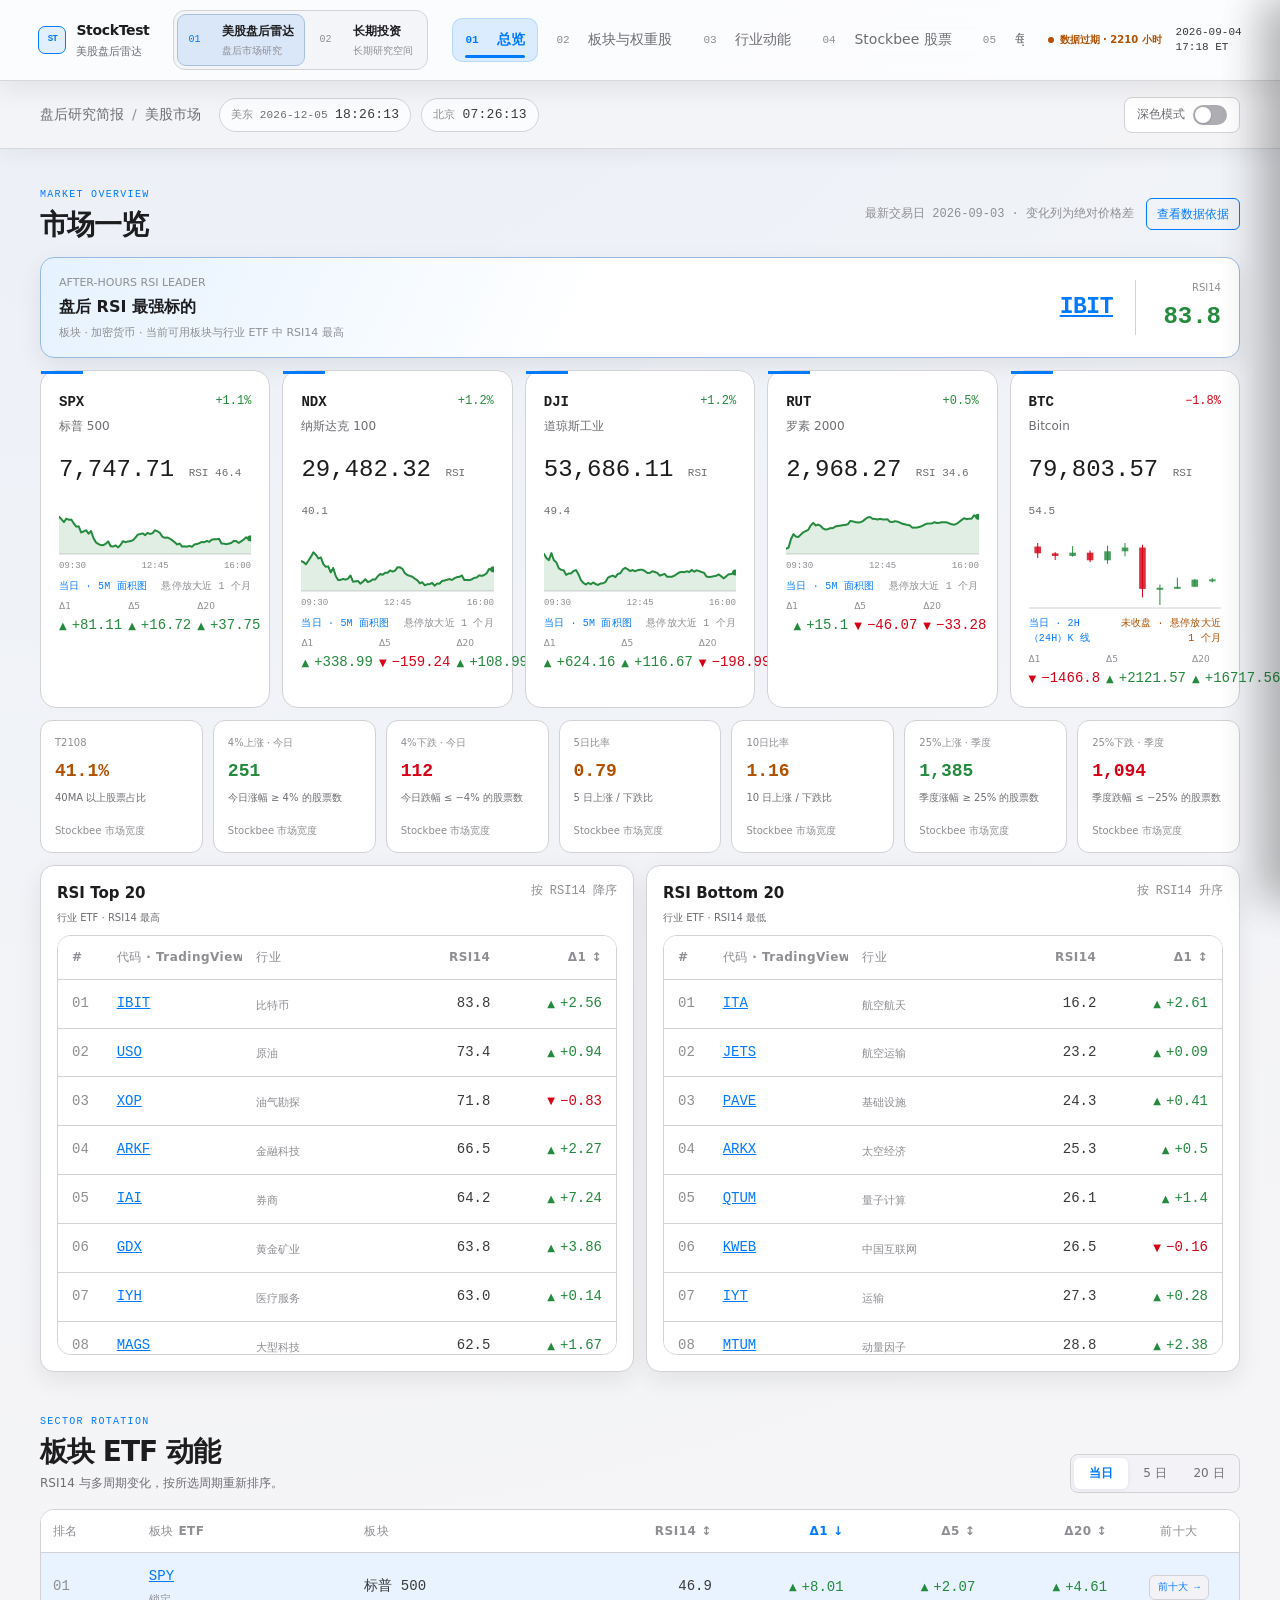
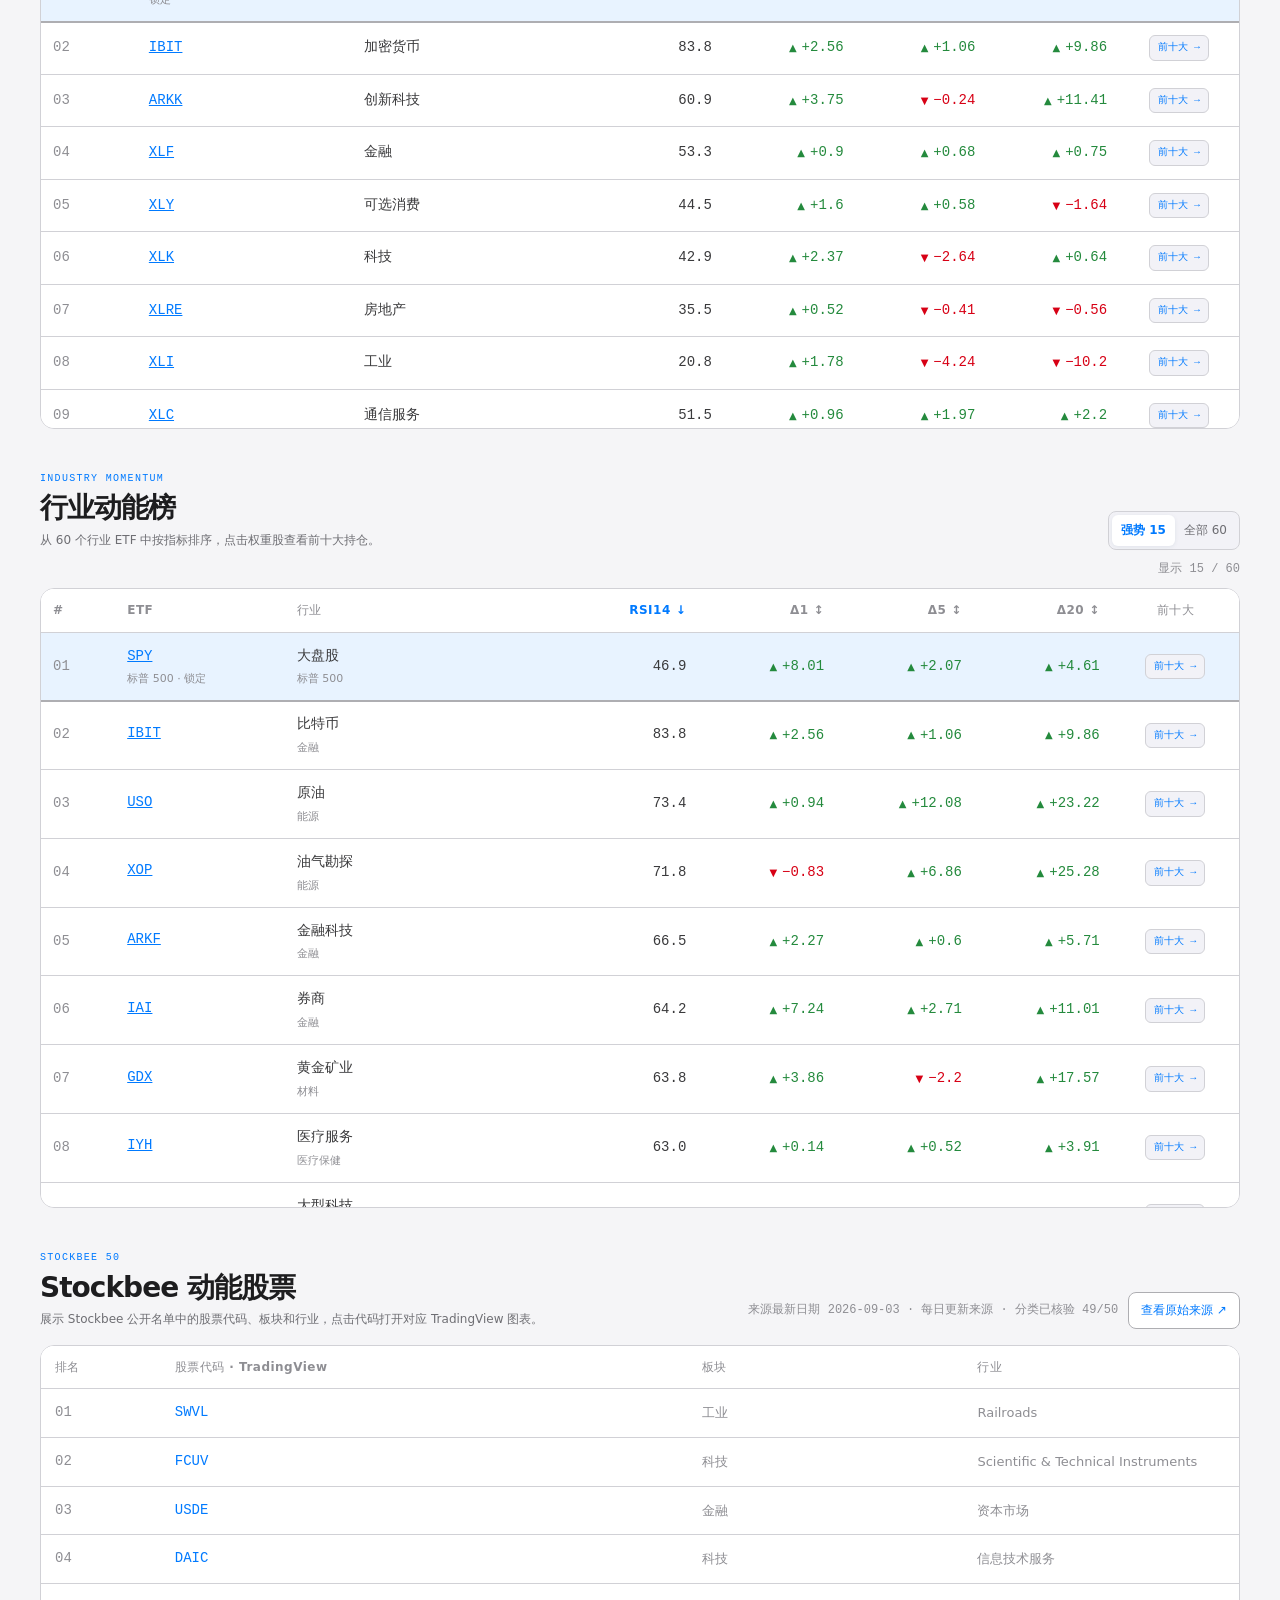
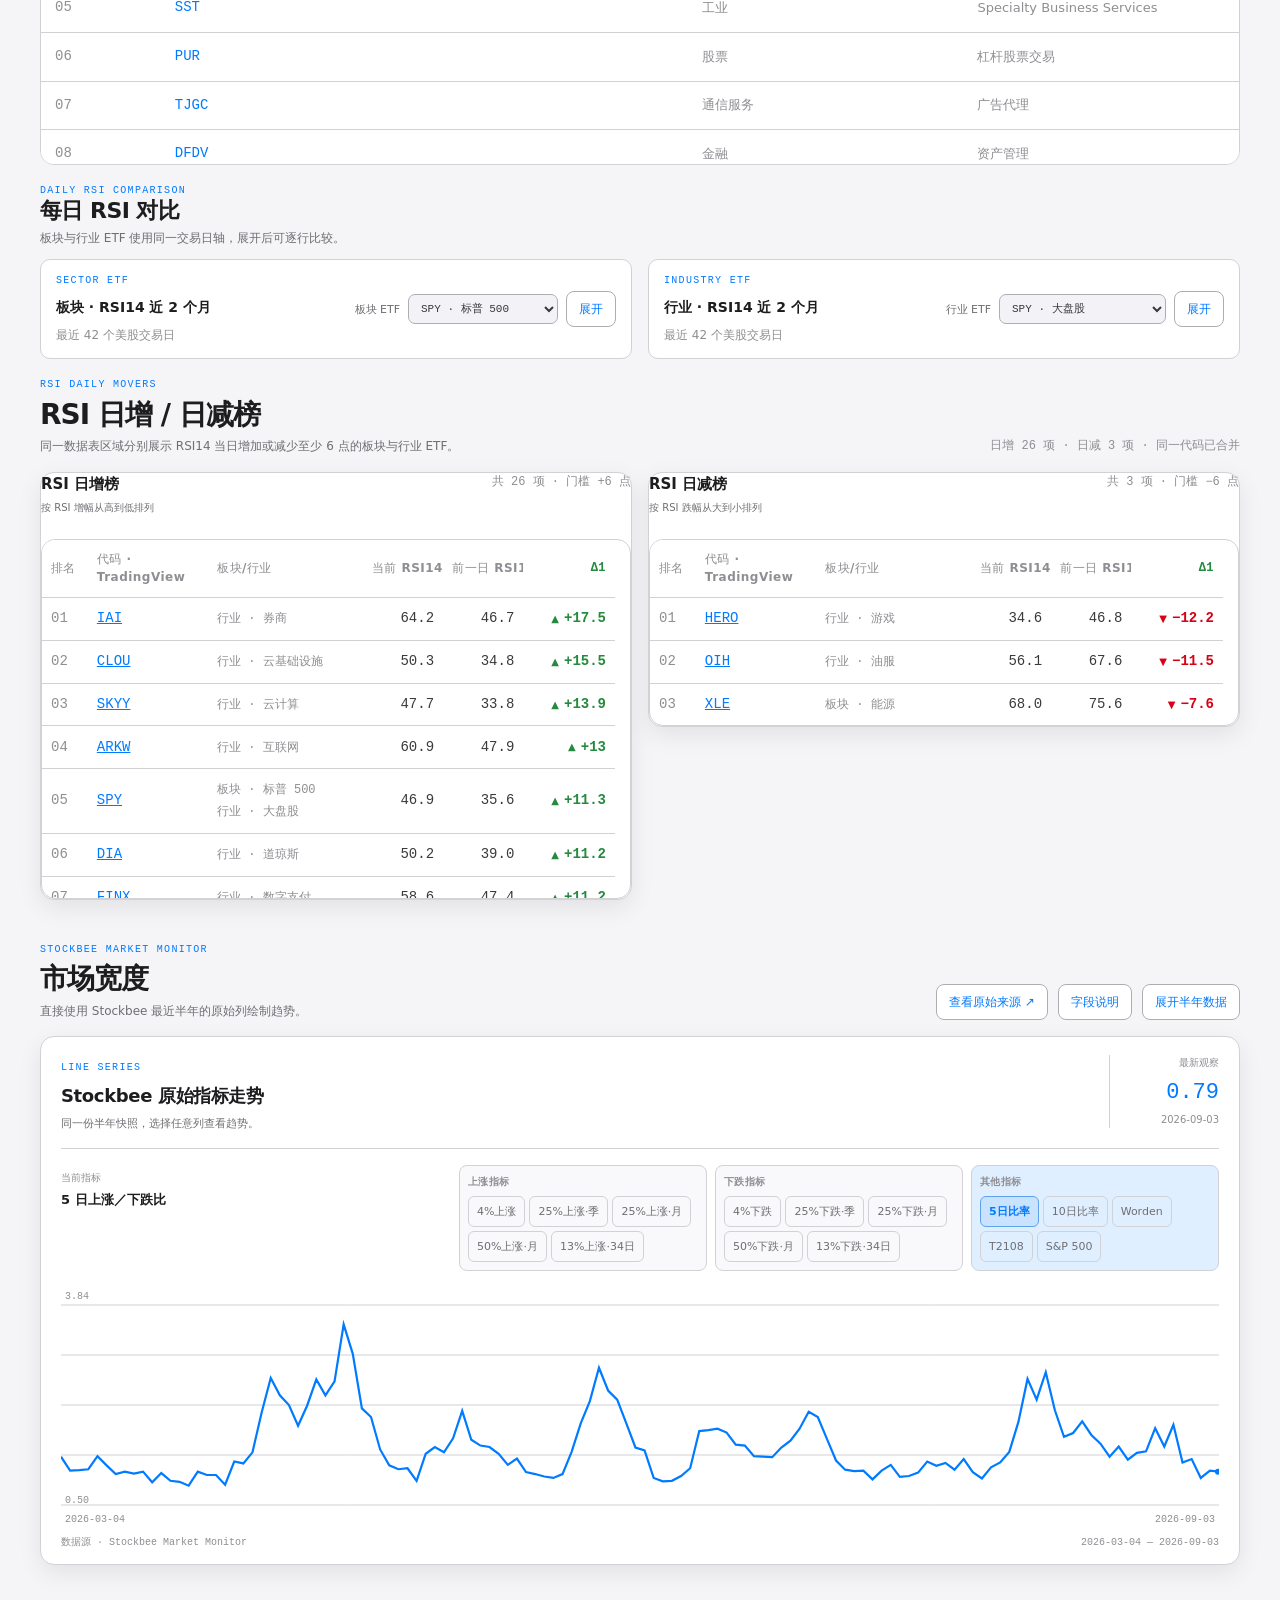
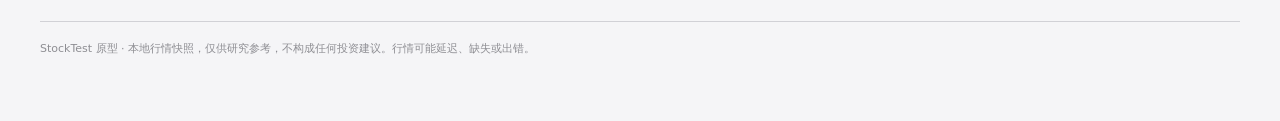
==== commit 89b403d8: "feat: highlight after-hours RSI leader" ====
--- a/index.html
+++ b/index.html
@@ -54,6 +54,7 @@
               <div><div class="section-kicker">MARKET OVERVIEW</div><h2 id="market-overview-title">市场一览</h2></div>
               <div class="market-overview-heading-actions"><span class="section-meta" id="market-overview-meta">最新交易日 · 本地快照</span><button class="evidence-open-button" id="evidence-open" type="button">查看数据依据</button></div>
             </div>
+            <article class="market-rsi-leader section-surface" id="market-rsi-leader" aria-live="polite"></article>
             <div class="index-grid" id="index-grid" aria-label="核心指数 RSI 与变化"></div>
             <div class="market-overview-breadth" id="market-overview-breadth" aria-label="市场宽度关键指标"></div>
             <div class="market-overview-rsi-grid">
--- a/styles.css
+++ b/styles.css
@@ -220,6 +220,15 @@
 .section-meta { color: var(--muted-2); font-size: 12px; white-space: nowrap; }
 .market-overview-heading-actions { display: flex; align-items: center; gap: 12px; }
 .market-overview-heading-actions .evidence-open-button { margin-left: 0; }
+.market-rsi-leader { display: grid; grid-template-columns: minmax(0, 1fr) auto auto; align-items: center; gap: 22px; margin: 12px 0; padding: 16px 18px; border-color: color-mix(in srgb, var(--blue) 28%, var(--line)); background: linear-gradient(115deg, color-mix(in srgb, var(--blue) 10%, var(--surface)), var(--surface) 46%); }
+.market-rsi-leader-copy { min-width: 0; }
+.market-rsi-leader-copy small, .market-rsi-leader-detail { display: block; color: var(--muted-2); font-size: 11px; }
+.market-rsi-leader-copy strong { display: block; margin-top: 4px; color: var(--text-strong); font-size: 16px; }
+.market-rsi-leader-detail { margin-top: 4px; }
+.market-rsi-leader-symbol { color: var(--blue); font-family: var(--mono); font-size: 23px; font-weight: 650; letter-spacing: -.02em; }
+.market-rsi-leader-score { min-width: 86px; padding-left: 20px; border-left: 1px solid var(--line); text-align: right; }
+.market-rsi-leader-score small { display: block; color: var(--muted-2); font-size: 10px; }
+.market-rsi-leader-score strong { display: block; margin-top: 3px; color: var(--green); font-family: var(--mono); font-size: 24px; font-weight: 650; }
 .market-overview-breadth-card { min-width: 0; padding: 14px; border: 1px solid var(--line); border-radius: 12px; background: var(--surface); }
 .market-overview-breadth-card small, .market-overview-breadth-card span { display: block; color: var(--muted-2); font-size: 10px; }
 .market-overview-breadth-card strong { display: block; margin: 8px 0 5px; font-family: var(--mono); font-size: 18px; font-weight: 550; }
@@ -588,6 +597,7 @@
   .industry-layout { grid-template-columns: 1fr; }
   .rsi-history-comparison { grid-template-columns: 1fr; }
   .market-overview-breadth { grid-template-columns: repeat(2, minmax(0, 1fr)); }
+  .market-rsi-leader { gap: 14px; }
   .market-overview-rsi-grid { grid-template-columns: 1fr; }
   .rsi-daily-rankings-grid { grid-template-columns: 1fr; }
   .rsi-gainers-table-shell { max-height: 320px; }
@@ -624,6 +634,9 @@
   .breadth-guide { grid-template-columns: 1fr; }
   .breadth-guide-grid { grid-template-columns: repeat(2, minmax(0, 1fr)); }
   .market-overview-heading-actions { margin-top: 10px; justify-content: space-between; }
+  .market-rsi-leader { grid-template-columns: minmax(0, 1fr) auto; padding: 14px; }
+  .market-rsi-leader-symbol { grid-row: 2; font-size: 20px; }
+  .market-rsi-leader-score { grid-row: span 2; padding-left: 14px; }
   .subsection-heading { display: block; }
   .section-meta { display: block; margin-top: 10px; }
   .market-overview-breadth { gap: 8px; }
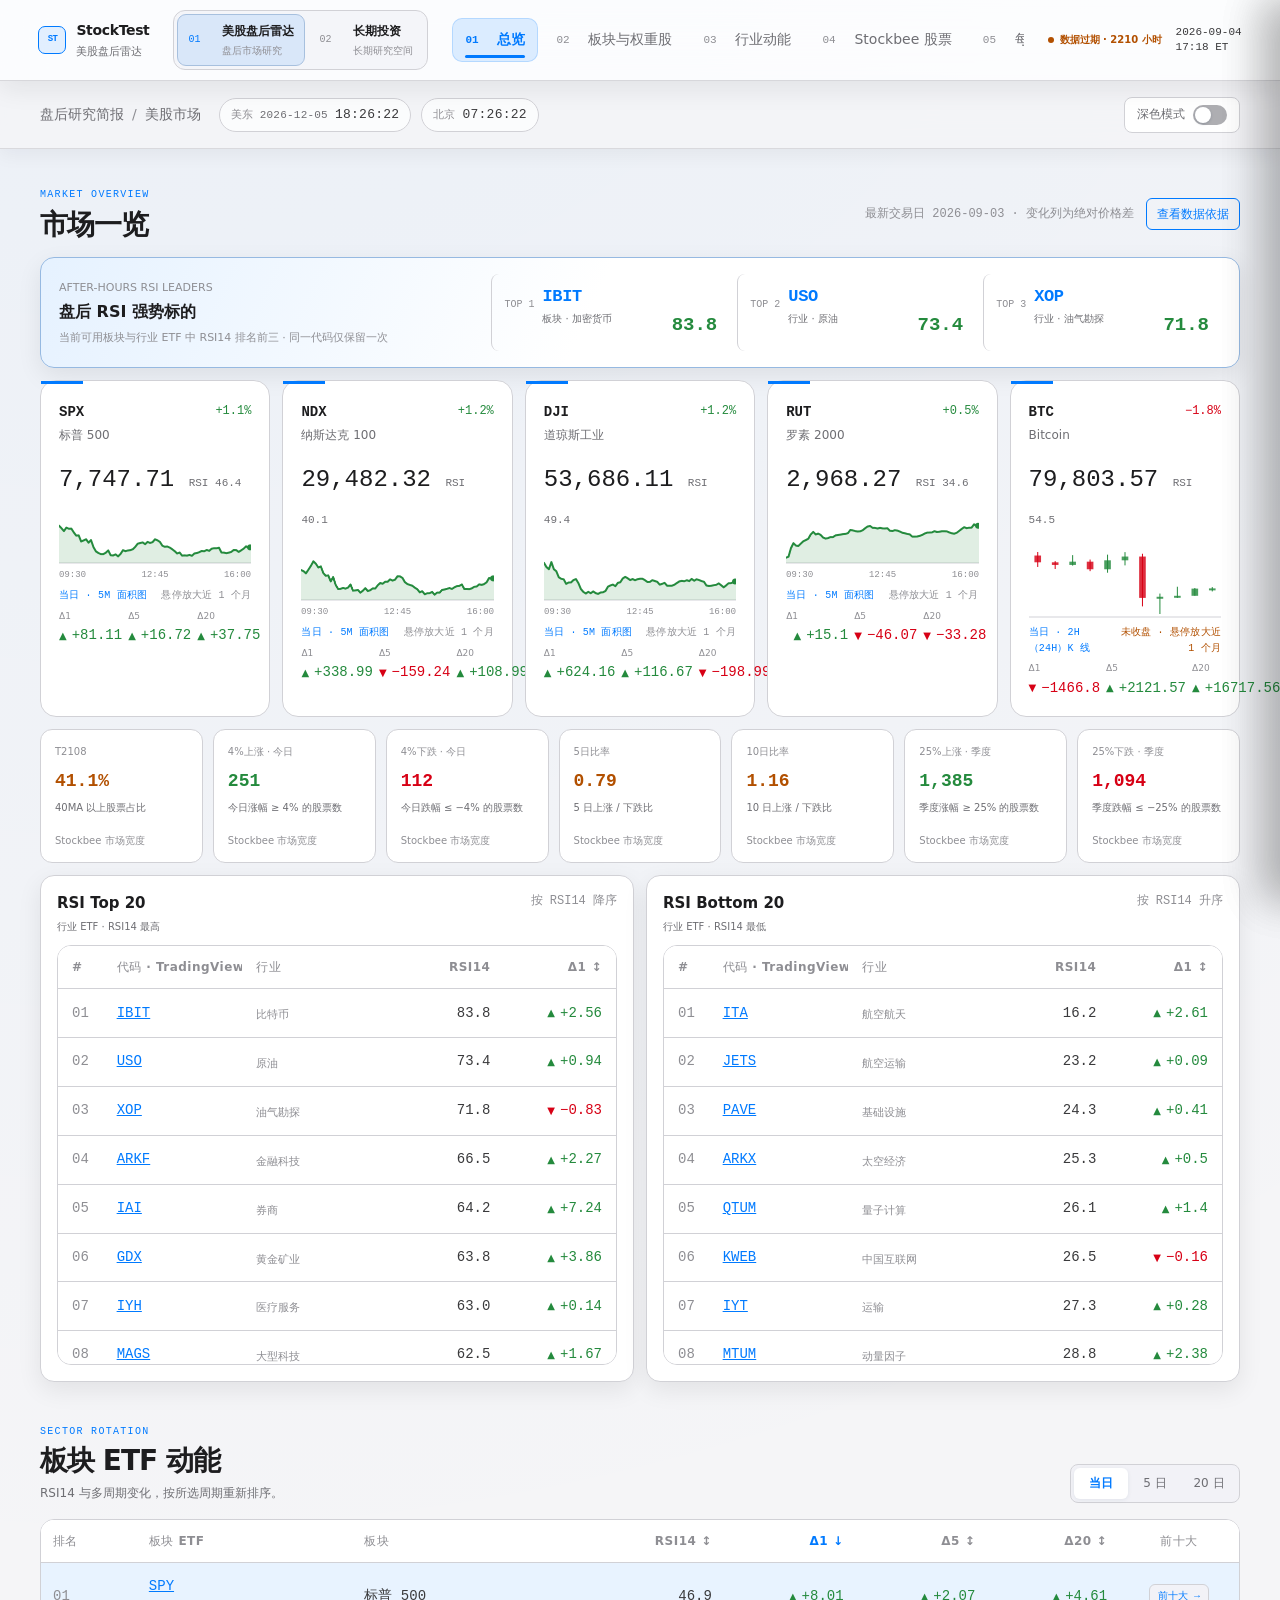
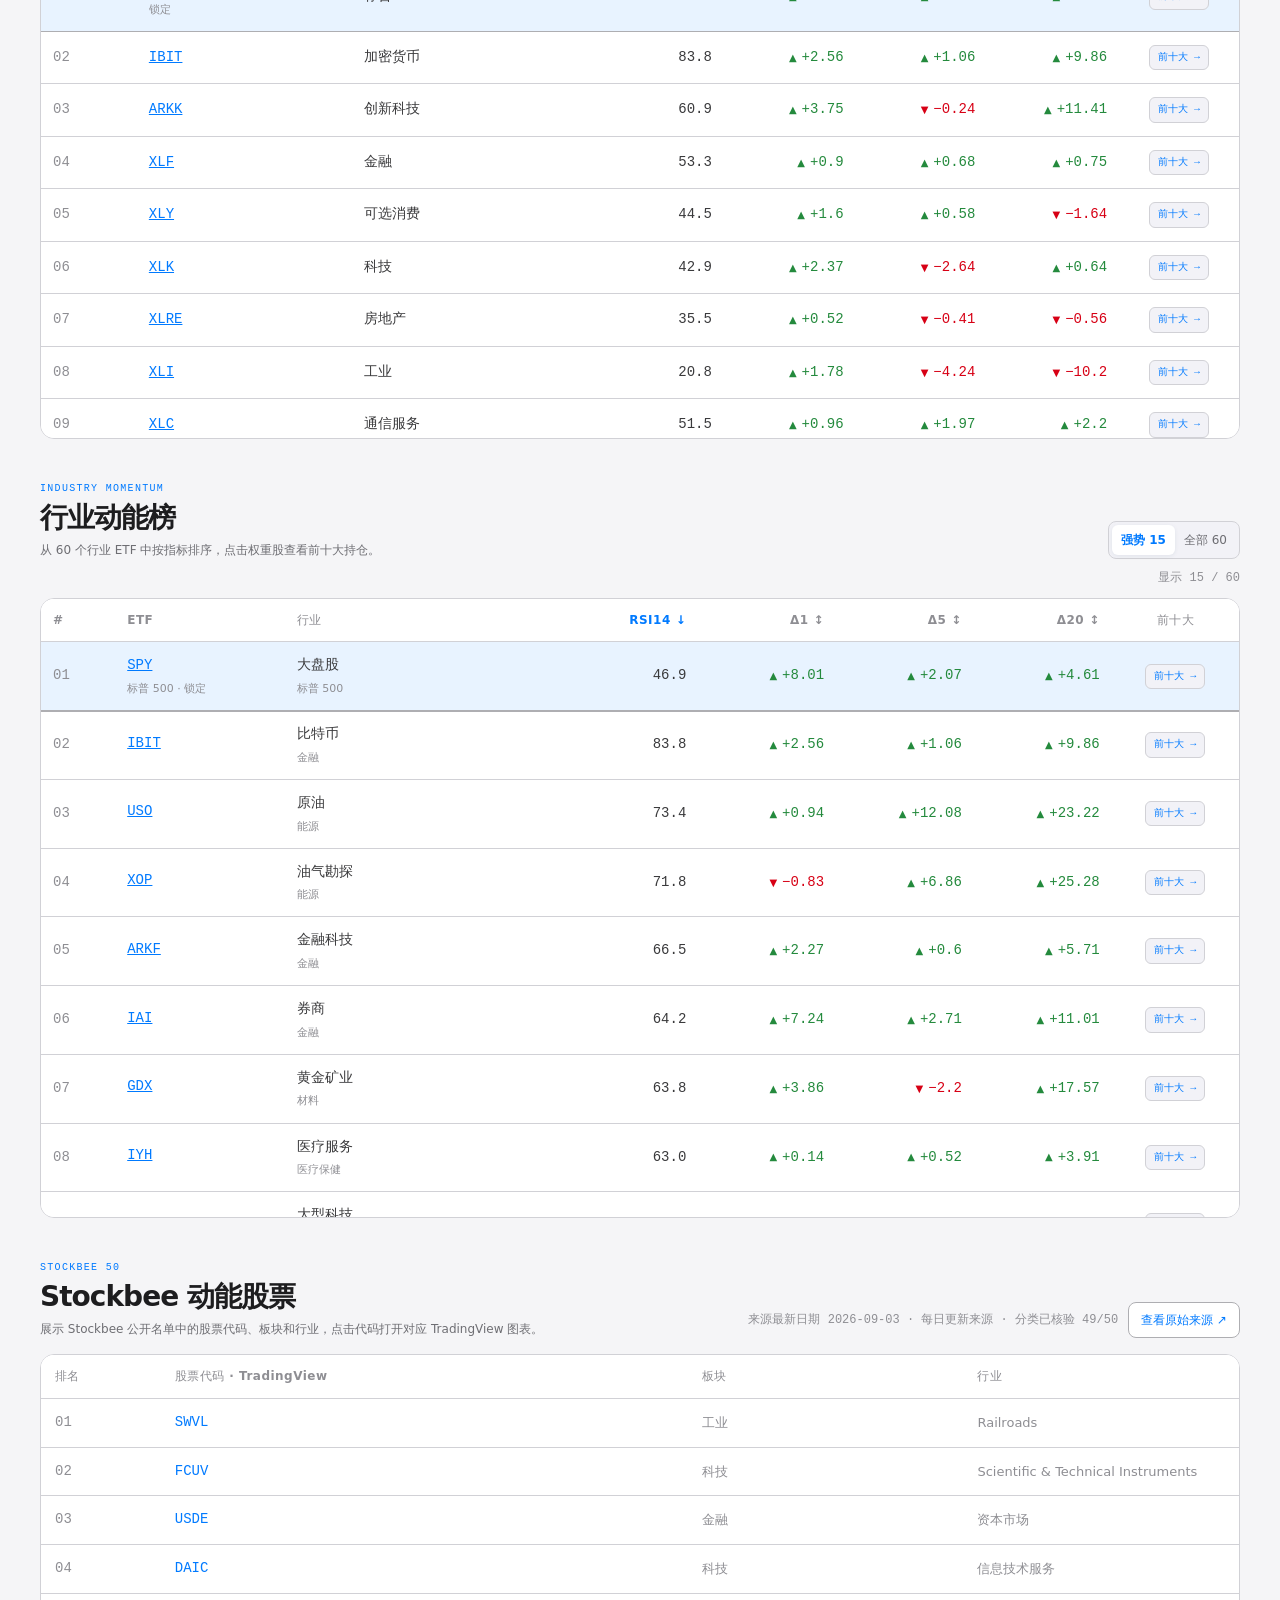
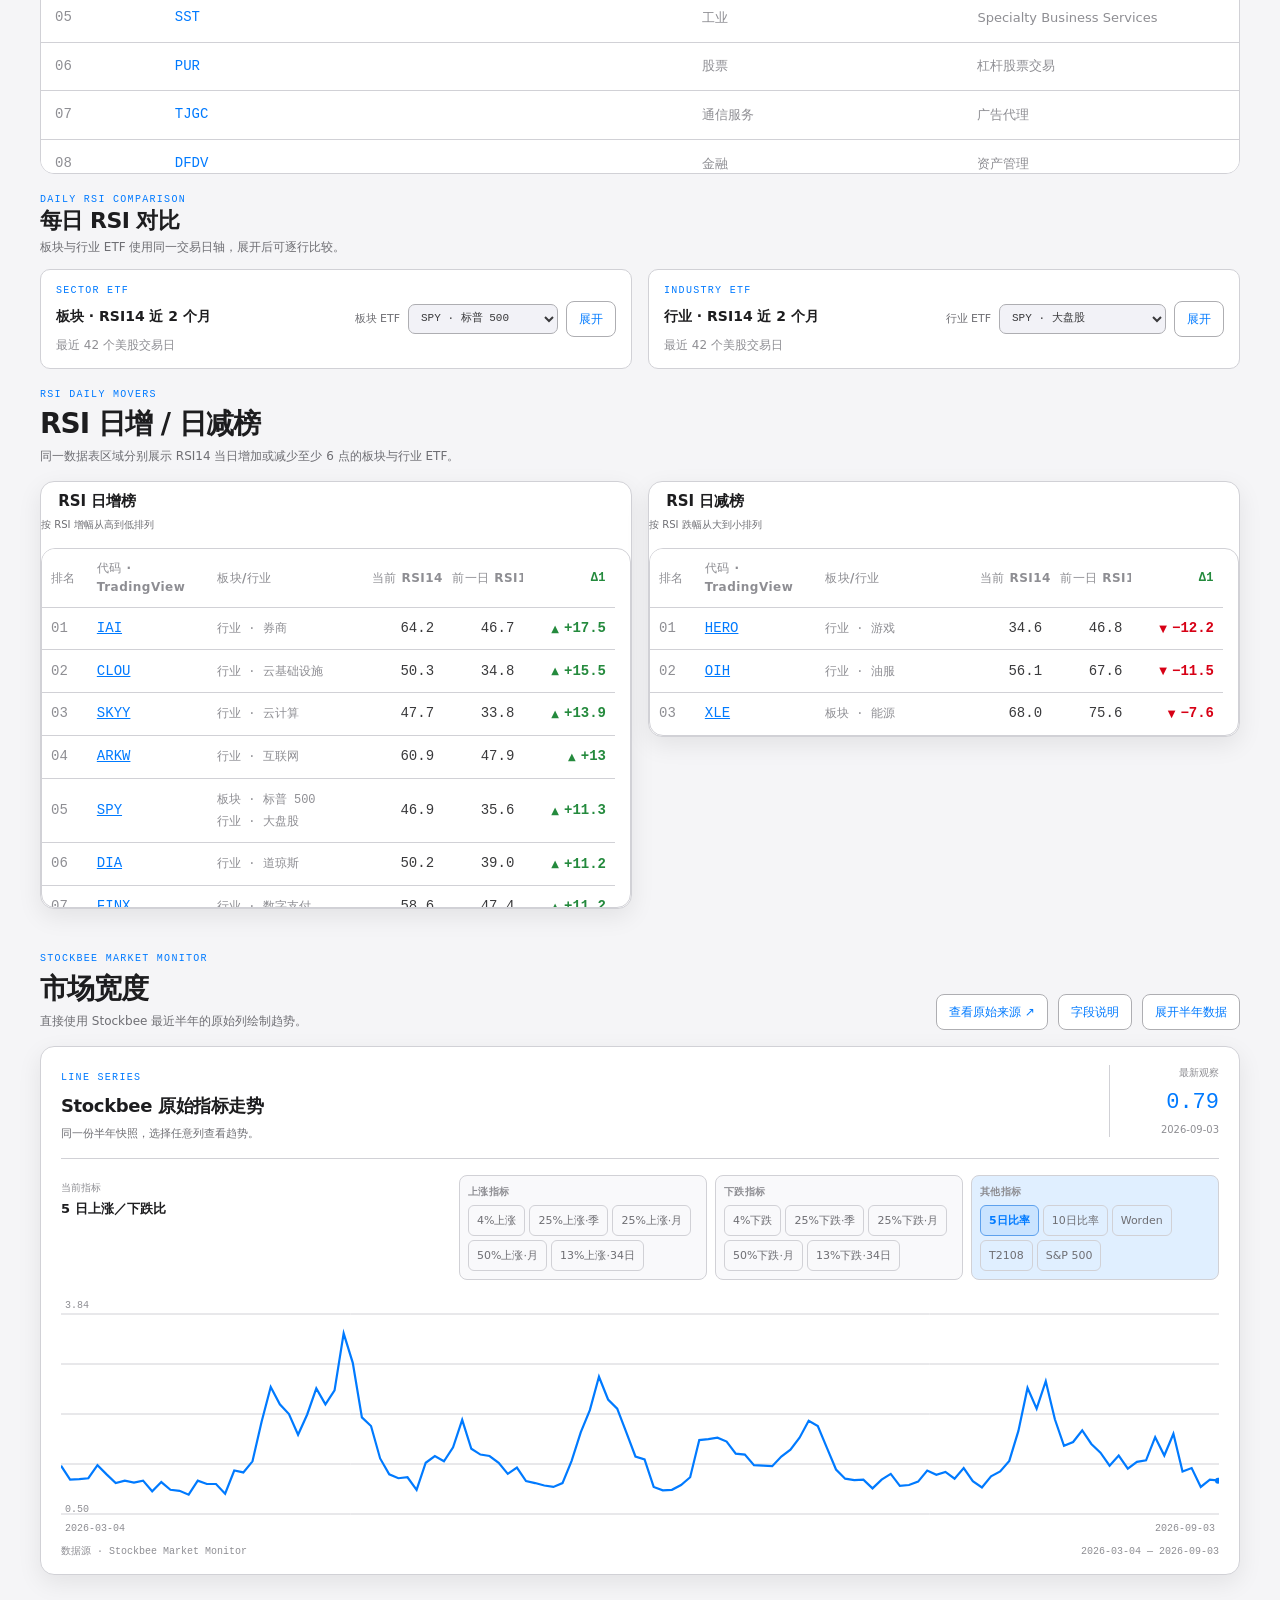
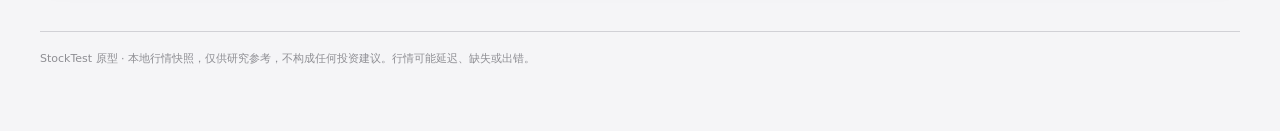
==== commit 46d3b85f: "feat: show after-hours RSI leaders" ====
--- a/index.html
+++ b/index.html
@@ -143,11 +143,10 @@
           <section class="rsi-gainers-section" id="rsi-gainers" aria-labelledby="rsi-gainers-title">
             <div class="section-heading">
               <div><div class="section-kicker">RSI DAILY MOVERS</div><h2 id="rsi-gainers-title">RSI 日增 / 日减榜</h2><p>同一数据表区域分别展示 RSI14 当日增加或减少至少 6 点的板块与行业 ETF。</p></div>
-              <span class="section-meta" id="rsi-gainers-meta">仅使用已确认收盘日线</span>
             </div>
             <div class="rsi-daily-rankings-grid">
               <article class="rsi-daily-ranking-panel section-surface" aria-labelledby="rsi-gainers-panel-title">
-                <div class="overview-panel-heading"><div><h3 id="rsi-gainers-panel-title">RSI 日增榜</h3><p>按 RSI 增幅从高到低排列</p></div><span class="section-meta" id="rsi-gainers-panel-meta">门槛 +6 点</span></div>
+                <div class="overview-panel-heading"><div><h3 id="rsi-gainers-panel-title">RSI 日增榜</h3><p>按 RSI 增幅从高到低排列</p></div></div>
                 <div class="table-shell rsi-gainers-table-shell">
                   <table class="data-table rsi-gainers-table">
                     <colgroup><col class="col-rank"><col class="col-etf"><col class="col-industry"><col class="col-rsi"><col class="col-rsi"><col class="col-delta"></colgroup>
@@ -157,7 +156,7 @@
                 </div>
               </article>
               <article class="rsi-daily-ranking-panel section-surface" aria-labelledby="rsi-losers-panel-title">
-                <div class="overview-panel-heading"><div><h3 id="rsi-losers-panel-title">RSI 日减榜</h3><p>按 RSI 跌幅从大到小排列</p></div><span class="section-meta" id="rsi-losers-panel-meta">门槛 −6 点</span></div>
+                <div class="overview-panel-heading"><div><h3 id="rsi-losers-panel-title">RSI 日减榜</h3><p>按 RSI 跌幅从大到小排列</p></div></div>
                 <div class="table-shell rsi-gainers-table-shell">
                   <table class="data-table rsi-gainers-table">
                     <colgroup><col class="col-rank"><col class="col-etf"><col class="col-industry"><col class="col-rsi"><col class="col-rsi"><col class="col-delta"></colgroup>
--- a/styles.css
+++ b/styles.css
@@ -220,15 +220,18 @@
 .section-meta { color: var(--muted-2); font-size: 12px; white-space: nowrap; }
 .market-overview-heading-actions { display: flex; align-items: center; gap: 12px; }
 .market-overview-heading-actions .evidence-open-button { margin-left: 0; }
-.market-rsi-leader { display: grid; grid-template-columns: minmax(0, 1fr) auto auto; align-items: center; gap: 22px; margin: 12px 0; padding: 16px 18px; border-color: color-mix(in srgb, var(--blue) 28%, var(--line)); background: linear-gradient(115deg, color-mix(in srgb, var(--blue) 10%, var(--surface)), var(--surface) 46%); }
+.market-rsi-leader { display: grid; grid-template-columns: minmax(220px, .72fr) minmax(0, 1.28fr); align-items: center; gap: 22px; margin: 12px 0; padding: 16px 18px; border-color: color-mix(in srgb, var(--blue) 28%, var(--line)); background: linear-gradient(115deg, color-mix(in srgb, var(--blue) 10%, var(--surface)), var(--surface) 46%); }
 .market-rsi-leader-copy { min-width: 0; }
 .market-rsi-leader-copy small, .market-rsi-leader-detail { display: block; color: var(--muted-2); font-size: 11px; }
 .market-rsi-leader-copy strong { display: block; margin-top: 4px; color: var(--text-strong); font-size: 16px; }
 .market-rsi-leader-detail { margin-top: 4px; }
-.market-rsi-leader-symbol { color: var(--blue); font-family: var(--mono); font-size: 23px; font-weight: 650; letter-spacing: -.02em; }
-.market-rsi-leader-score { min-width: 86px; padding-left: 20px; border-left: 1px solid var(--line); text-align: right; }
-.market-rsi-leader-score small { display: block; color: var(--muted-2); font-size: 10px; }
-.market-rsi-leader-score strong { display: block; margin-top: 3px; color: var(--green); font-family: var(--mono); font-size: 24px; font-weight: 650; }
+.market-rsi-leader-list { display: grid; grid-template-columns: repeat(3, minmax(0, 1fr)); gap: 8px; }
+.market-rsi-leader-item { display: grid; grid-template-columns: auto minmax(0, 1fr) auto; column-gap: 8px; align-items: center; min-width: 0; padding: 10px 12px; border-left: 1px solid var(--line); border-radius: 8px; color: inherit; text-decoration: none; }
+.market-rsi-leader-item:hover { background: color-mix(in srgb, var(--blue) 8%, transparent); }
+.market-rsi-leader-rank { grid-row: span 2; color: var(--muted-2); font-family: var(--mono); font-size: 10px; }
+.market-rsi-leader-symbol { color: var(--blue); font-family: var(--mono); font-size: 17px; font-weight: 650; letter-spacing: -.02em; }
+.market-rsi-leader-name { grid-column: 2; overflow: hidden; color: var(--muted); font-size: 10px; text-overflow: ellipsis; white-space: nowrap; }
+.market-rsi-leader-item strong { grid-column: 3; grid-row: span 2; color: var(--green); font-family: var(--mono); font-size: 19px; font-weight: 650; }
 .market-overview-breadth-card { min-width: 0; padding: 14px; border: 1px solid var(--line); border-radius: 12px; background: var(--surface); }
 .market-overview-breadth-card small, .market-overview-breadth-card span { display: block; color: var(--muted-2); font-size: 10px; }
 .market-overview-breadth-card strong { display: block; margin: 8px 0 5px; font-family: var(--mono); font-size: 18px; font-weight: 550; }
@@ -378,7 +381,7 @@
 .rsi-gainers-section { margin-top: 18px; }
 .rsi-daily-rankings-grid { display: grid; grid-template-columns: repeat(2, minmax(0, 1fr)); grid-auto-rows: max-content; gap: 16px; align-items: start; }
 .rsi-daily-ranking-panel { min-width: 0; align-self: start; }
-.rsi-daily-ranking-panel .overview-panel-heading { min-height: 58px; margin-bottom: 8px; }
+.rsi-daily-ranking-panel .overview-panel-heading { display: grid; min-height: 58px; margin-bottom: 8px; place-items: center; text-align: center; }
 .rsi-daily-ranking-panel .rsi-gainers-table { min-width: 0; }
 .rsi-daily-ranking-panel .rsi-gainers-table th, .rsi-daily-ranking-panel .rsi-gainers-table td { padding: 10px 9px; }
 .rsi-gainers-table .col-rank { width: 8%; }
@@ -634,9 +637,10 @@
   .breadth-guide { grid-template-columns: 1fr; }
   .breadth-guide-grid { grid-template-columns: repeat(2, minmax(0, 1fr)); }
   .market-overview-heading-actions { margin-top: 10px; justify-content: space-between; }
-  .market-rsi-leader { grid-template-columns: minmax(0, 1fr) auto; padding: 14px; }
-  .market-rsi-leader-symbol { grid-row: 2; font-size: 20px; }
-  .market-rsi-leader-score { grid-row: span 2; padding-left: 14px; }
+  .market-rsi-leader { grid-template-columns: 1fr; padding: 14px; }
+  .market-rsi-leader-list { grid-template-columns: 1fr; }
+  .market-rsi-leader-item { border-left: 0; border-top: 1px solid var(--line); }
+  .market-rsi-leader-item:first-child { border-top: 0; }
   .subsection-heading { display: block; }
   .section-meta { display: block; margin-top: 10px; }
   .market-overview-breadth { gap: 8px; }
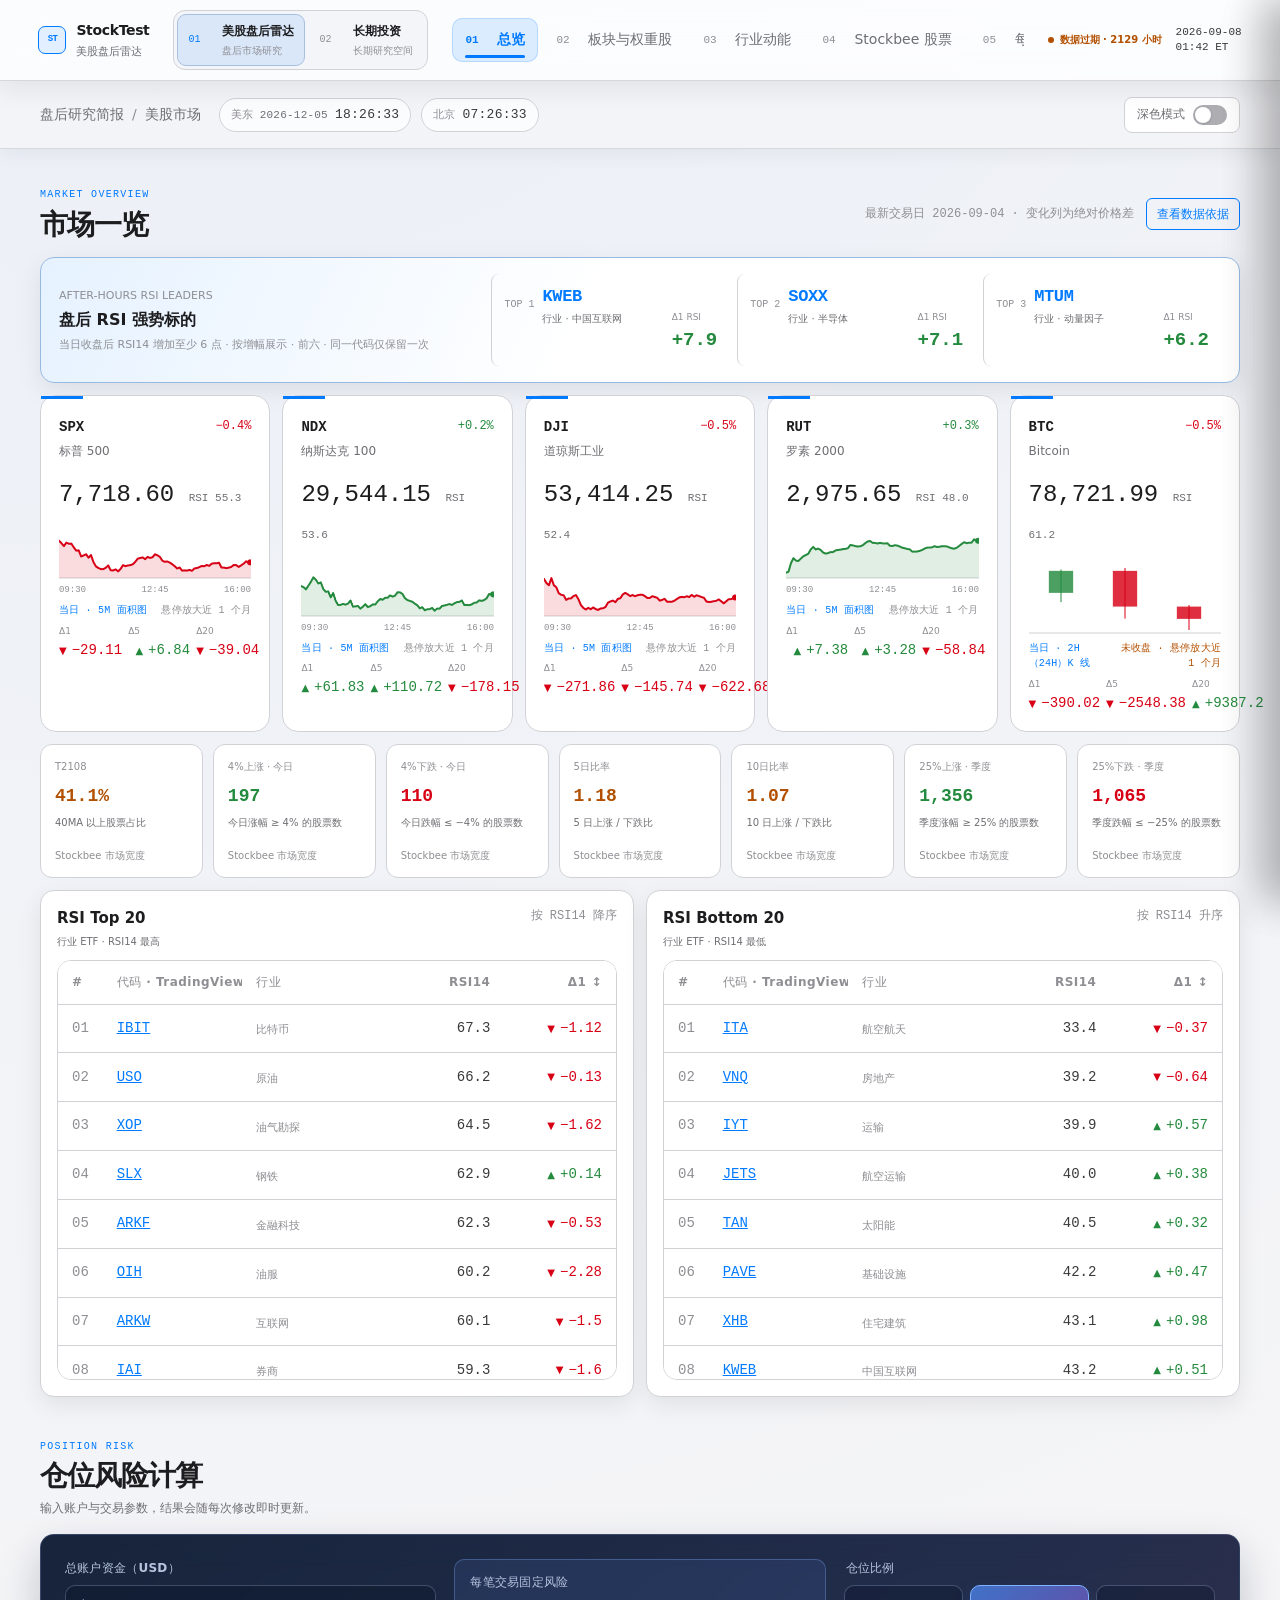
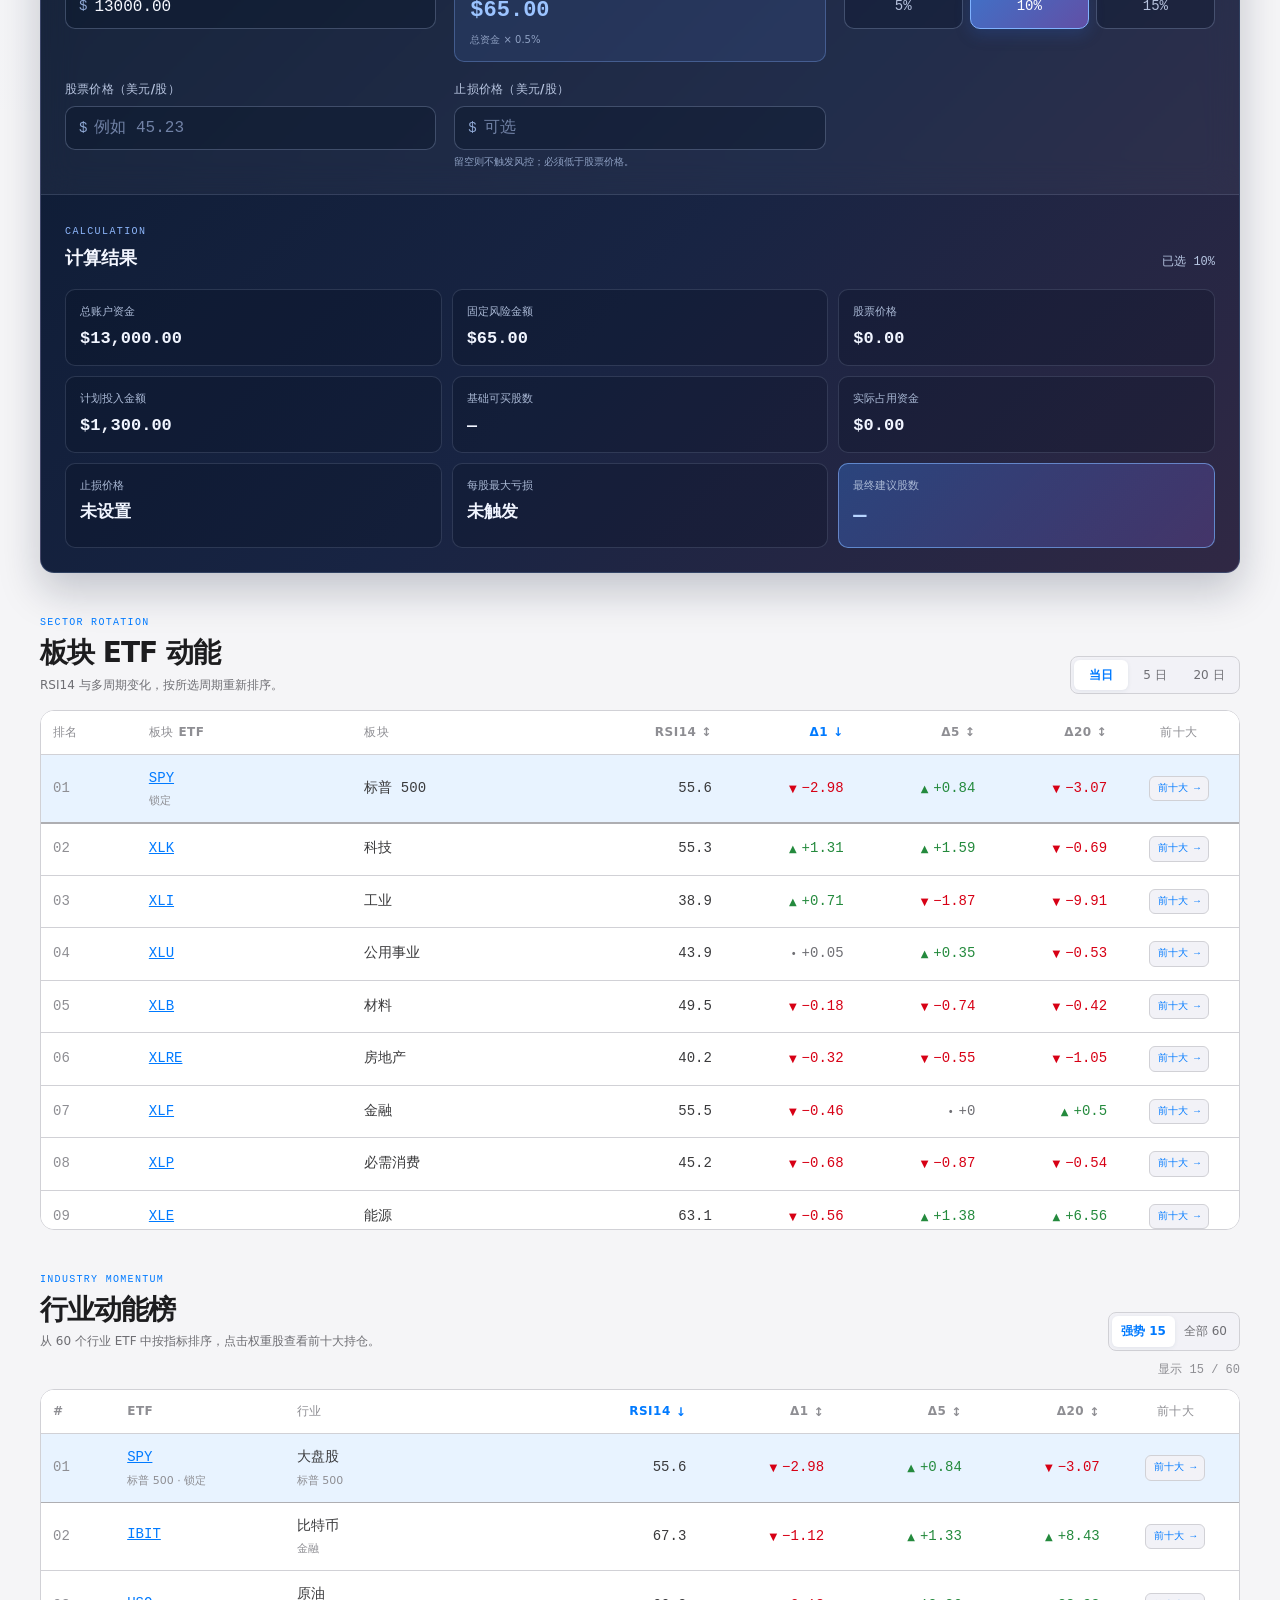
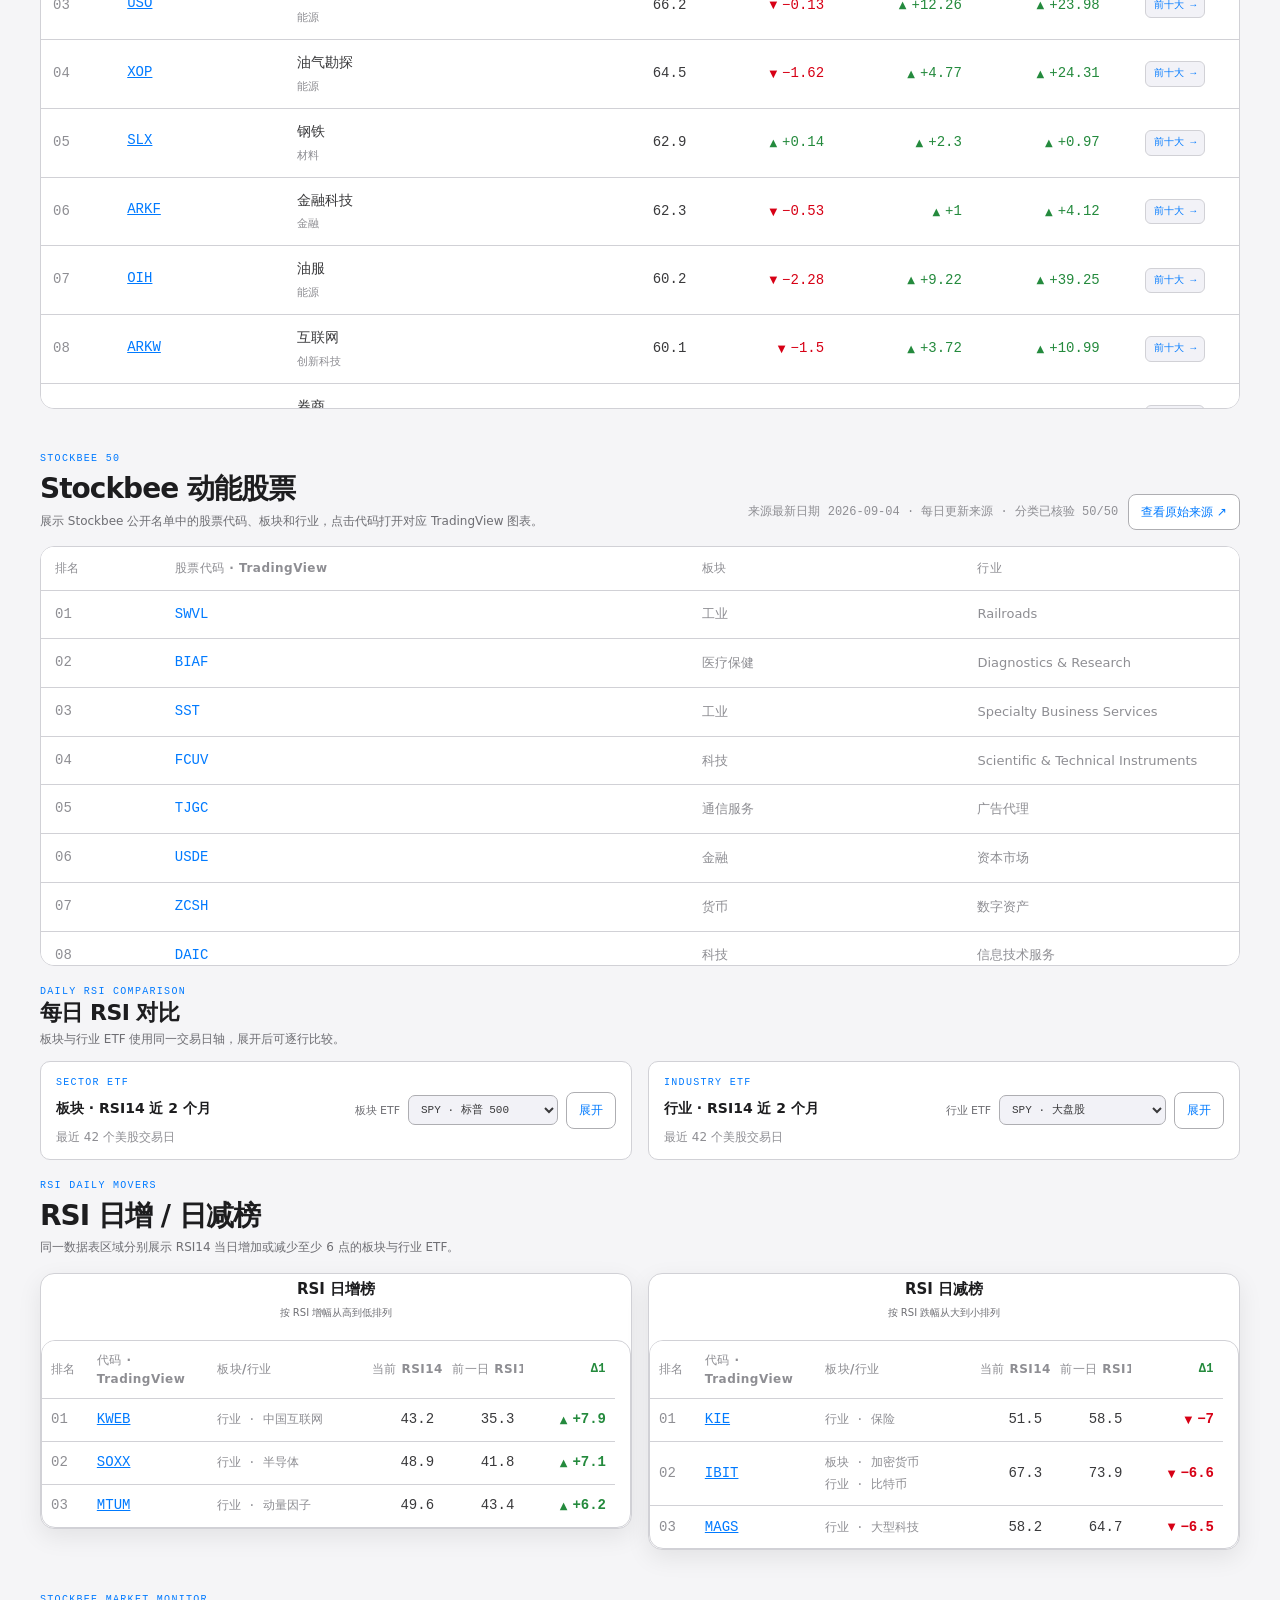
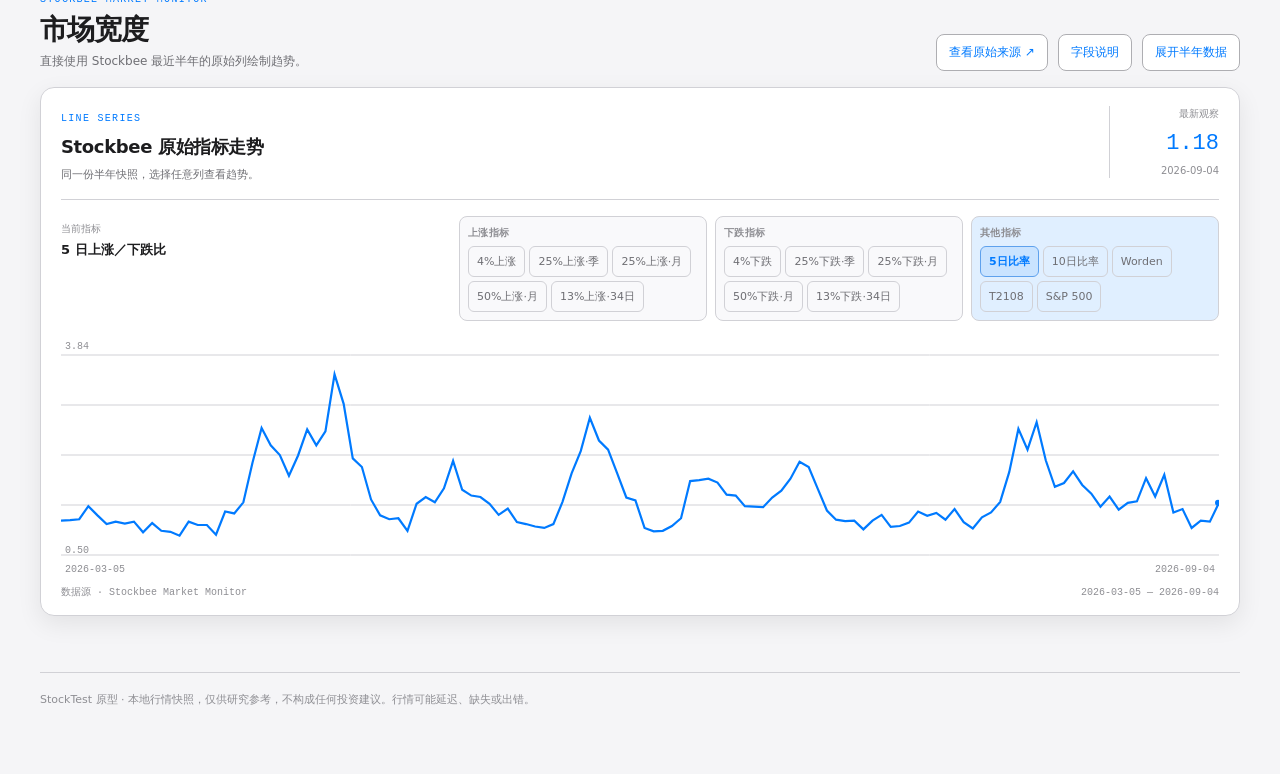
==== commit 8cb57f24: "feat(ui): add realtime position risk calculator" ====
--- a/index.html
+++ b/index.html
@@ -31,6 +31,7 @@
           <button class="nav-item" type="button" data-target="rsi-history"><span class="nav-index">05</span><span>每日 RSI</span></button>
           <button class="nav-item" type="button" data-target="rsi-gainers"><span class="nav-index">06</span><span>RSI 日增/减榜</span></button>
           <button class="nav-item" type="button" data-target="breadth"><span class="nav-index">07</span><span>市场宽度</span></button>
+          <button class="nav-item" type="button" data-target="position-sizing"><span class="nav-index">08</span><span>仓位计算</span></button>
         </nav>
         <div class="sidebar-footer">
           <div class="source-state data-badge is-stale" id="refresh-status-badge" aria-live="polite"><i></i><span>正在加载快照</span></div>
@@ -67,6 +68,51 @@
                 <div class="table-shell overview-rsi-table-shell"><table class="data-table overview-rsi-table"><thead><tr><th scope="col">#</th><th scope="col">代码 · TradingView</th><th scope="col">行业</th><th scope="col">RSI14</th><th scope="col"><button class="table-sort" type="button" data-rsi-sort="bottom" aria-sort="none">Δ1 <span class="sort-glyph" aria-hidden="true">↕</span></button></th></tr></thead><tbody id="rsi-bottom-body"></tbody></table></div>
               </article>
             </div>
+          </section>
+
+          <section class="position-sizing-section" id="position-sizing" aria-labelledby="position-sizing-title">
+            <div class="section-heading">
+              <div><div class="section-kicker">POSITION RISK</div><h2 id="position-sizing-title">仓位风险计算</h2><p>输入账户与交易参数，结果会随每次修改即时更新。</p></div>
+            </div>
+            <article class="position-calculator section-surface">
+              <div class="position-calculator-inputs">
+                <div class="position-input-group">
+                  <label for="calc-account-funds">总账户资金（USD）</label>
+                  <div class="position-input-wrap"><span>$</span><input id="calc-account-funds" type="number" min="0" step="0.01" value="13000.00" inputmode="decimal" /></div>
+                </div>
+                <div class="position-risk-fixed"><span>每笔交易固定风险</span><strong id="calc-fixed-risk">$65.00</strong><small>总资金 × 0.5%</small></div>
+                <fieldset class="position-input-group position-percentage-group">
+                  <legend>仓位比例</legend>
+                  <div class="position-percentage-options" role="group" aria-label="选择仓位比例">
+                    <button type="button" data-position-percent="0.05" aria-pressed="false">5%</button><button type="button" data-position-percent="0.10" aria-pressed="true" class="is-active">10%</button><button type="button" data-position-percent="0.15" aria-pressed="false">15%</button>
+                  </div>
+                </fieldset>
+                <div class="position-input-group">
+                  <label for="calc-stock-price">股票价格（美元/股）</label>
+                  <div class="position-input-wrap"><span>$</span><input id="calc-stock-price" type="number" min="0" step="0.01" placeholder="例如 45.23" inputmode="decimal" /></div>
+                </div>
+                <div class="position-input-group">
+                  <label for="calc-stop-price">止损价格（美元/股）</label>
+                  <div class="position-input-wrap"><span>$</span><input id="calc-stop-price" type="number" min="0" step="0.01" placeholder="可选" inputmode="decimal" /></div>
+                  <small class="position-input-help">留空则不触发风控；必须低于股票价格。</small>
+                </div>
+              </div>
+              <div class="position-calculator-results" aria-live="polite">
+                <div class="position-results-heading"><div><span>CALCULATION</span><h3>计算结果</h3></div><span id="calc-selected-percent">已选 10%</span></div>
+                <div class="position-result-grid">
+                  <div class="position-result-item"><span>总账户资金</span><strong id="calc-result-funds">$13,000.00</strong></div>
+                  <div class="position-result-item"><span>固定风险金额</span><strong id="calc-result-risk">$65.00</strong></div>
+                  <div class="position-result-item"><span>股票价格</span><strong id="calc-result-price">—</strong></div>
+                  <div class="position-result-item"><span>计划投入金额</span><strong id="calc-result-planned">$1,300.00</strong></div>
+                  <div class="position-result-item"><span>基础可买股数</span><strong id="calc-result-base-shares">—</strong></div>
+                  <div class="position-result-item"><span>实际占用资金</span><strong id="calc-result-used">—</strong></div>
+                  <div class="position-result-item"><span>止损价格</span><strong id="calc-result-stop">未设置</strong></div>
+                  <div class="position-result-item"><span>每股最大亏损</span><strong id="calc-result-per-share-risk">未触发</strong></div>
+                  <div class="position-result-item position-result-final"><span>最终建议股数</span><strong id="calc-result-final-shares">—</strong></div>
+                </div>
+                <div class="position-risk-message" id="calc-risk-message" hidden></div>
+              </div>
+            </article>
           </section>
 
 
--- a/styles.css
+++ b/styles.css
@@ -204,7 +204,7 @@
 .briefing-item strong { display: block; font-size: 15px; }
 .briefing-item p { margin-top: 4px; color: var(--muted); font-size: 13px; line-height: 1.65; }
 
-.market-overview-section, .indices-section, .sector-section, .industry-section, .stockbee-momentum-section, .themes-section, .breadth-section { margin-top: 42px; scroll-margin-top: 86px; animation: reveal .55s ease-out both; }
+.market-overview-section, .indices-section, .position-sizing-section, .sector-section, .industry-section, .stockbee-momentum-section, .themes-section, .breadth-section { margin-top: 42px; scroll-margin-top: 86px; animation: reveal .55s ease-out both; }
 .market-overview-section { margin-top: 0; }
 .indices-section { animation-delay: .08s; }
 .sector-section { animation-delay: .14s; }
@@ -212,6 +212,7 @@
 .stockbee-momentum-section { animation-delay: .23s; }
 .themes-section { animation-delay: .26s; }
 .breadth-section { animation-delay: .32s; }
+.position-sizing-section { animation-delay: .1s; }
 .section-heading { display: flex; align-items: end; justify-content: space-between; gap: 24px; margin-bottom: 16px; }
 .section-heading-actions { display: flex; align-items: center; justify-content: end; gap: 10px; }
 .compact-heading { align-items: center; }
@@ -232,6 +233,42 @@
 .market-rsi-leader-symbol { color: var(--blue); font-family: var(--mono); font-size: 17px; font-weight: 650; letter-spacing: -.02em; }
 .market-rsi-leader-name { grid-column: 2; overflow: hidden; color: var(--muted); font-size: 10px; text-overflow: ellipsis; white-space: nowrap; }
 .market-rsi-leader-item strong { grid-column: 3; grid-row: span 2; color: var(--green); font-family: var(--mono); font-size: 19px; font-weight: 650; }
+.market-rsi-leader-item strong small { display: block; margin-bottom: 2px; color: var(--muted-2); font-family: var(--sans); font-size: 9px; font-weight: 500; }
+.position-calculator { overflow: hidden; border-color: rgba(133, 159, 207, .28); background: linear-gradient(135deg, #0d1b33 0%, #182443 52%, #302844 100%); box-shadow: 0 18px 42px rgba(15, 23, 52, .22); color: #e8edfa; }
+.position-calculator-inputs { display: grid; grid-template-columns: repeat(3, minmax(0, 1fr)); gap: 18px; padding: 24px; border-bottom: 1px solid rgba(178, 194, 230, .16); background: rgba(255, 255, 255, .045); backdrop-filter: blur(16px); -webkit-backdrop-filter: blur(16px); }
+.position-input-group { min-width: 0; margin: 0; padding: 0; border: 0; }
+.position-input-group label, .position-input-group legend, .position-risk-fixed > span { display: block; margin-bottom: 8px; color: #b7c4df; font-size: 12px; font-weight: 550; letter-spacing: .02em; }
+.position-input-wrap { display: flex; align-items: center; height: 44px; padding: 0 13px; border: 1px solid rgba(180, 199, 238, .28); border-radius: 10px; background: rgba(8, 17, 38, .36); transition: border-color .18s ease, box-shadow .18s ease; }
+.position-input-wrap:focus-within { border-color: #78a9ff; box-shadow: 0 0 0 3px rgba(120, 169, 255, .18); }
+.position-input-wrap > span { color: #8fa8d4; font-family: var(--mono); }
+.position-input-wrap input { width: 100%; min-width: 0; padding: 0 0 0 7px; border: 0; outline: 0; background: transparent; color: #f6f8ff; font-family: var(--mono); font-size: 16px; font-variant-numeric: tabular-nums; }
+.position-input-wrap input::placeholder { color: #7182a6; }
+.position-input-wrap input::-webkit-outer-spin-button, .position-input-wrap input::-webkit-inner-spin-button { margin: 0; -webkit-appearance: none; }
+.position-input-wrap input[type=number] { -moz-appearance: textfield; }
+.position-risk-fixed { display: flex; flex-direction: column; justify-content: center; min-height: 72px; padding: 13px 15px; border: 1px solid rgba(130, 173, 255, .32); border-radius: 10px; background: rgba(73, 107, 180, .18); }
+.position-risk-fixed > span { margin-bottom: 3px; }
+.position-risk-fixed strong { color: #9cc4ff; font-family: var(--mono); font-size: 22px; font-weight: 650; }
+.position-risk-fixed small, .position-input-help { display: block; margin-top: 4px; color: #8fa1c3; font-size: 10px; }
+.position-percentage-group legend { width: 100%; }
+.position-percentage-options { display: flex; gap: 7px; }
+.position-percentage-options button { flex: 1; height: 44px; border: 1px solid rgba(180, 199, 238, .28); border-radius: 10px; background: rgba(8, 17, 38, .32); color: #b6c2dd; font-family: var(--mono); font-size: 14px; cursor: pointer; transition: background .18s ease, border-color .18s ease, color .18s ease, transform .18s ease; }
+.position-percentage-options button:hover { border-color: rgba(156, 196, 255, .75); color: #eef4ff; }
+.position-percentage-options button:active { transform: scale(.98); }
+.position-percentage-options button.is-active { border-color: #80b2ff; background: linear-gradient(135deg, rgba(74, 137, 244, .74), rgba(117, 91, 198, .74)); color: #fff; box-shadow: 0 6px 15px rgba(42, 91, 179, .28); }
+.position-calculator-results { padding: 24px; }
+.position-results-heading { display: flex; align-items: end; justify-content: space-between; gap: 14px; margin-bottom: 17px; }
+.position-results-heading > div > span { color: #8db6fb; font-family: var(--mono); font-size: 10px; letter-spacing: .14em; }
+.position-results-heading h3 { margin-top: 3px; color: #f4f7ff; font-size: 18px; }
+.position-results-heading > span { color: #b8c7e3; font-family: var(--mono); font-size: 12px; }
+.position-result-grid { display: grid; grid-template-columns: repeat(3, minmax(0, 1fr)); gap: 10px; }
+.position-result-item { min-width: 0; padding: 13px 14px; border: 1px solid rgba(183, 200, 235, .16); border-radius: 10px; background: rgba(5, 13, 31, .25); }
+.position-result-item span { display: block; overflow: hidden; color: #aab9d5; font-size: 11px; text-overflow: ellipsis; white-space: nowrap; }
+.position-result-item strong { display: block; margin-top: 6px; overflow: hidden; color: #f1f5ff; font-family: var(--mono); font-size: 17px; font-weight: 600; text-overflow: ellipsis; white-space: nowrap; }
+.position-result-final { border-color: rgba(126, 180, 255, .62); background: linear-gradient(135deg, rgba(55, 111, 205, .42), rgba(104, 75, 166, .38)); }
+.position-result-final strong { color: #b8d5ff; font-size: 22px; }
+.position-risk-message { margin-top: 13px; padding: 11px 13px; border-radius: 9px; font-size: 12px; line-height: 1.5; }
+.position-risk-message.is-limited { border: 1px solid rgba(255, 190, 112, .5); background: rgba(190, 116, 38, .2); color: #ffd7a3; }
+.position-risk-message.is-invalid { border: 1px solid rgba(255, 146, 153, .35); background: rgba(173, 52, 78, .17); color: #ffbdc4; }
 .market-overview-breadth-card { min-width: 0; padding: 14px; border: 1px solid var(--line); border-radius: 12px; background: var(--surface); }
 .market-overview-breadth-card small, .market-overview-breadth-card span { display: block; color: var(--muted-2); font-size: 10px; }
 .market-overview-breadth-card strong { display: block; margin: 8px 0 5px; font-family: var(--mono); font-size: 18px; font-weight: 550; }
@@ -381,7 +418,8 @@
 .rsi-gainers-section { margin-top: 18px; }
 .rsi-daily-rankings-grid { display: grid; grid-template-columns: repeat(2, minmax(0, 1fr)); grid-auto-rows: max-content; gap: 16px; align-items: start; }
 .rsi-daily-ranking-panel { min-width: 0; align-self: start; }
-.rsi-daily-ranking-panel .overview-panel-heading { display: grid; min-height: 58px; margin-bottom: 8px; place-items: center; text-align: center; }
+.rsi-daily-ranking-panel .overview-panel-heading { display: block; min-height: 58px; margin-bottom: 8px; text-align: center; }
+.rsi-daily-ranking-panel .overview-panel-heading > div { width: 100%; padding-top: 4px; text-align: center; }
 .rsi-daily-ranking-panel .rsi-gainers-table { min-width: 0; }
 .rsi-daily-ranking-panel .rsi-gainers-table th, .rsi-daily-ranking-panel .rsi-gainers-table td { padding: 10px 9px; }
 .rsi-gainers-table .col-rank { width: 8%; }
@@ -603,6 +641,8 @@
   .market-rsi-leader { gap: 14px; }
   .market-overview-rsi-grid { grid-template-columns: 1fr; }
   .rsi-daily-rankings-grid { grid-template-columns: 1fr; }
+  .position-calculator-inputs { grid-template-columns: repeat(2, minmax(0, 1fr)); }
+  .position-result-grid { grid-template-columns: repeat(2, minmax(0, 1fr)); }
   .rsi-gainers-table-shell { max-height: 320px; }
   .index-grid { grid-template-columns: repeat(2, minmax(0, 1fr)); }
   .breadth-chart-toolbar { align-items: start; flex-direction: column; }
@@ -644,9 +684,15 @@
   .subsection-heading { display: block; }
   .section-meta { display: block; margin-top: 10px; }
   .market-overview-breadth { gap: 8px; }
+  .position-calculator-inputs, .position-calculator-results { padding: 18px; }
+  .position-result-grid { gap: 8px; }
   .market-overview-breadth-card { padding: 11px; }
   .segmented-control, .view-switch { margin-top: 14px; }
   .index-grid { gap: 8px; }
+  .position-calculator-inputs { grid-template-columns: 1fr; }
+  .position-result-grid { grid-template-columns: 1fr 1fr; }
+  .position-result-item strong { font-size: 15px; }
+  .position-result-final strong { font-size: 20px; }
   .index-card { padding: 15px 13px 14px; }
   .index-price { margin-top: 12px; font-size: 19px; }
   .theme-grid { grid-template-columns: repeat(2, minmax(0, 1fr)); gap: 8px; }
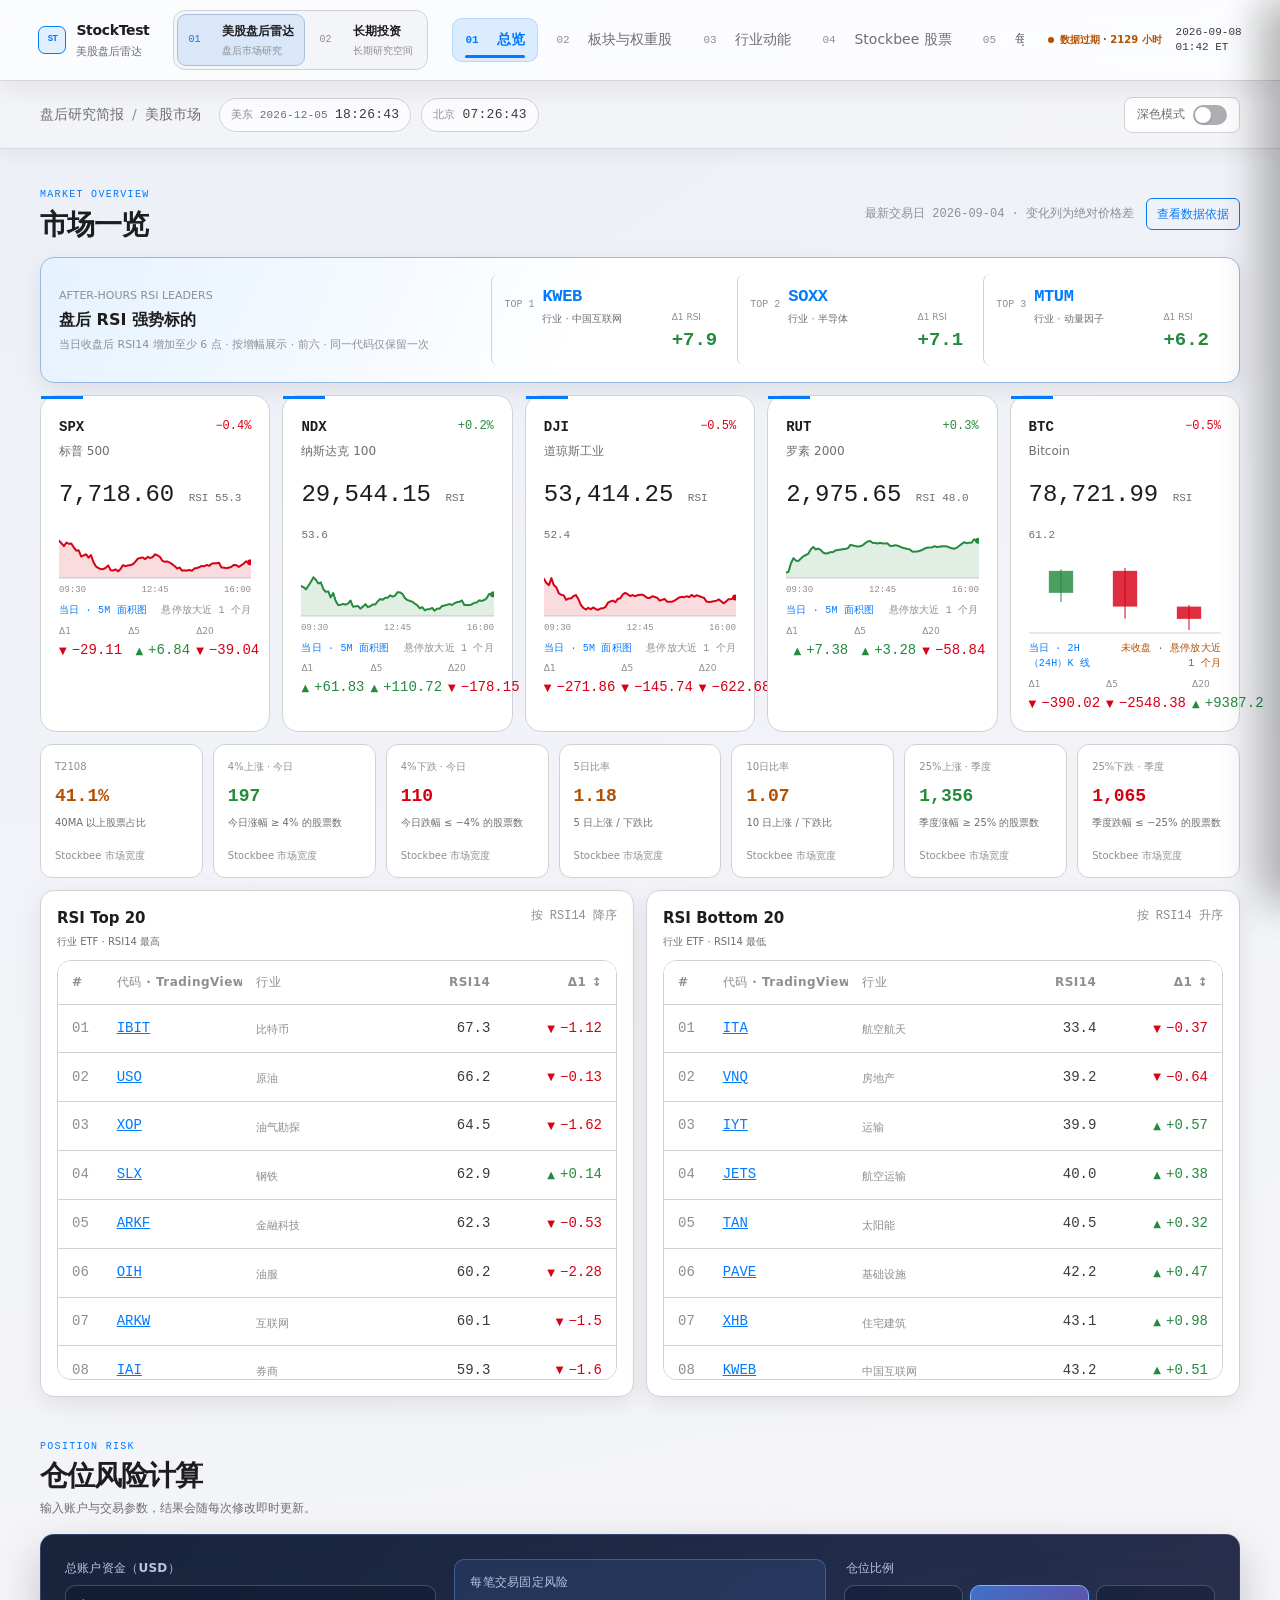
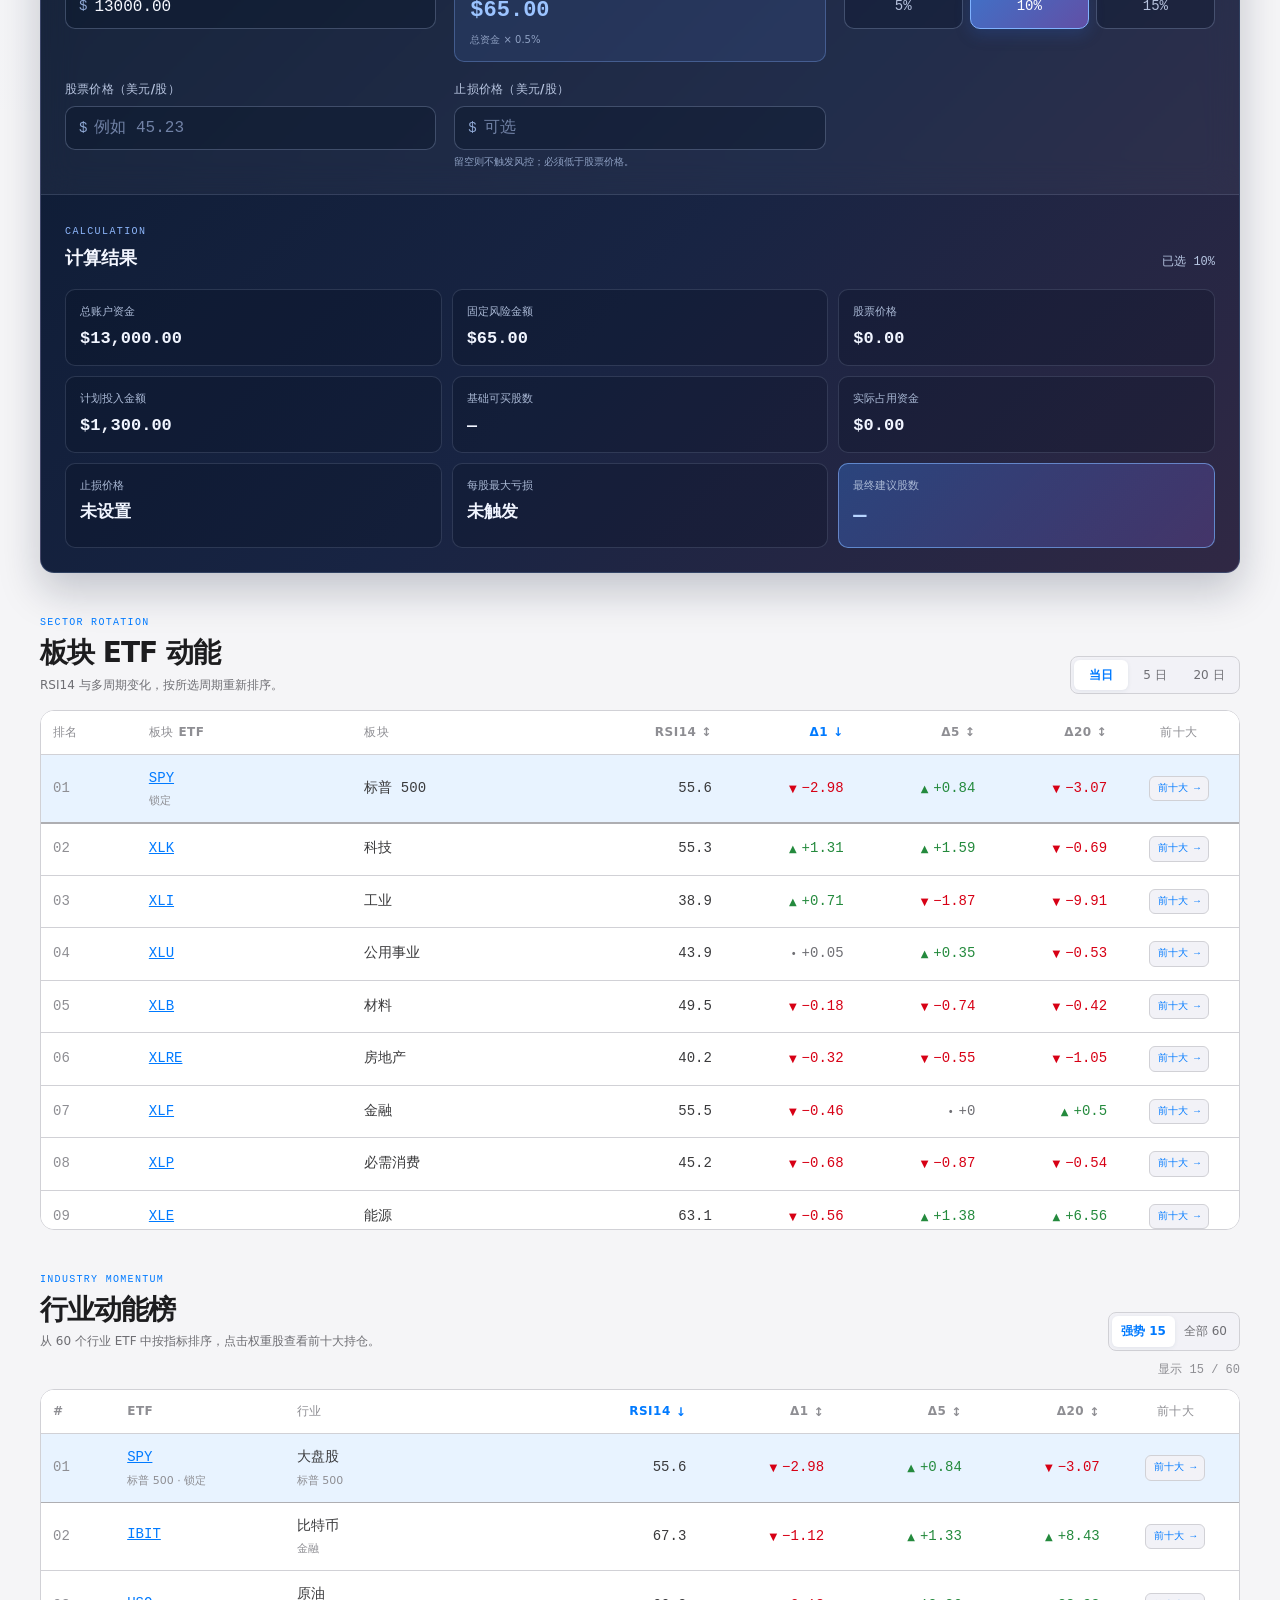
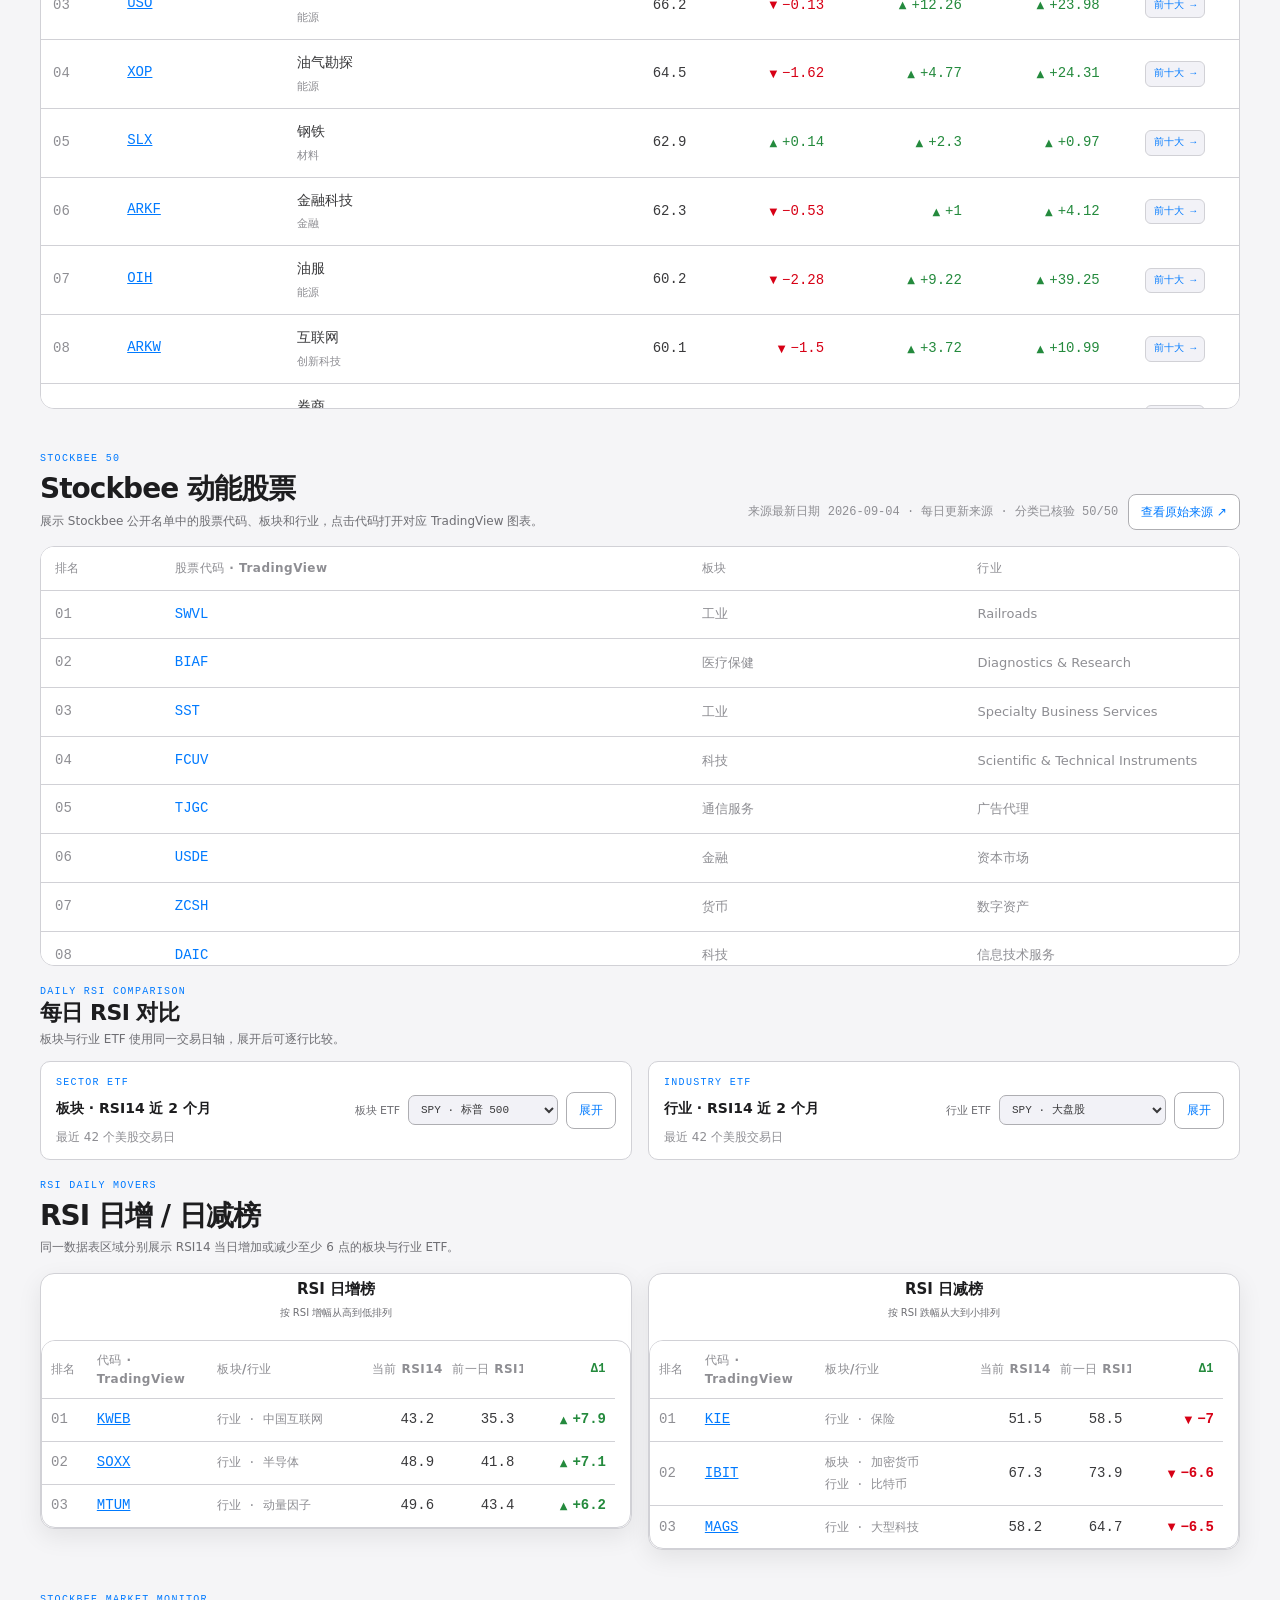
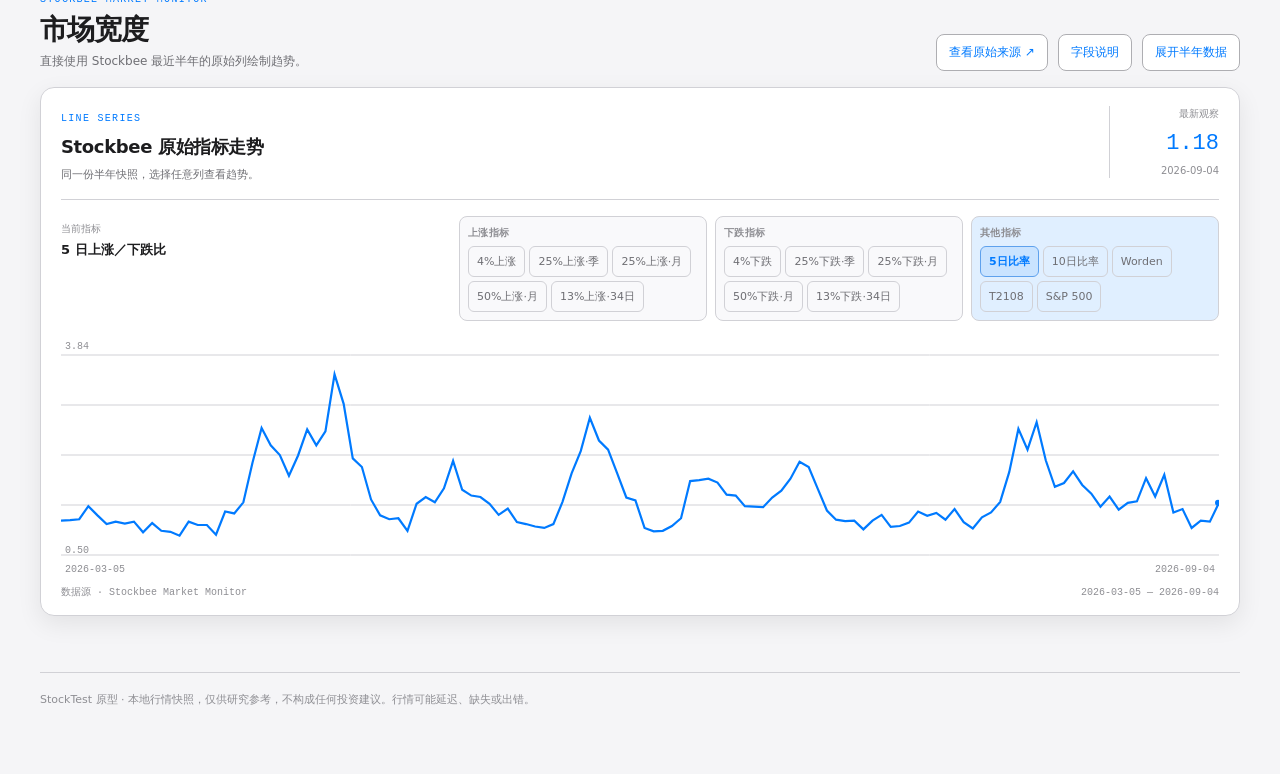
==== commit ff4028d2: "chore(ui): refresh calculator assets" ====
--- a/index.html
+++ b/index.html
@@ -6,7 +6,7 @@
     <meta name="description" content="StockTest 美股盘后市场雷达网页原型" />
     <link rel="icon" href="favicon.svg" type="image/svg+xml" />
     <title>StockTest · 美股盘后雷达</title>
-    <link rel="stylesheet" href="styles.css?v=20260905-rsi-layout" />
+    <link rel="stylesheet" href="styles.css?v=20260908-position-calculator" />
   </head>
   <body>
     <a class="skip-link" href="#market-overview">跳到主要内容</a>
@@ -260,6 +260,6 @@
     </aside>
 
     <div class="toast" id="toast" role="status" aria-live="polite"></div>
-    <script src="app.js?v=20260905-data-status"></script>
+    <script src="app.js?v=20260908-position-calculator"></script>
   </body>
 </html>
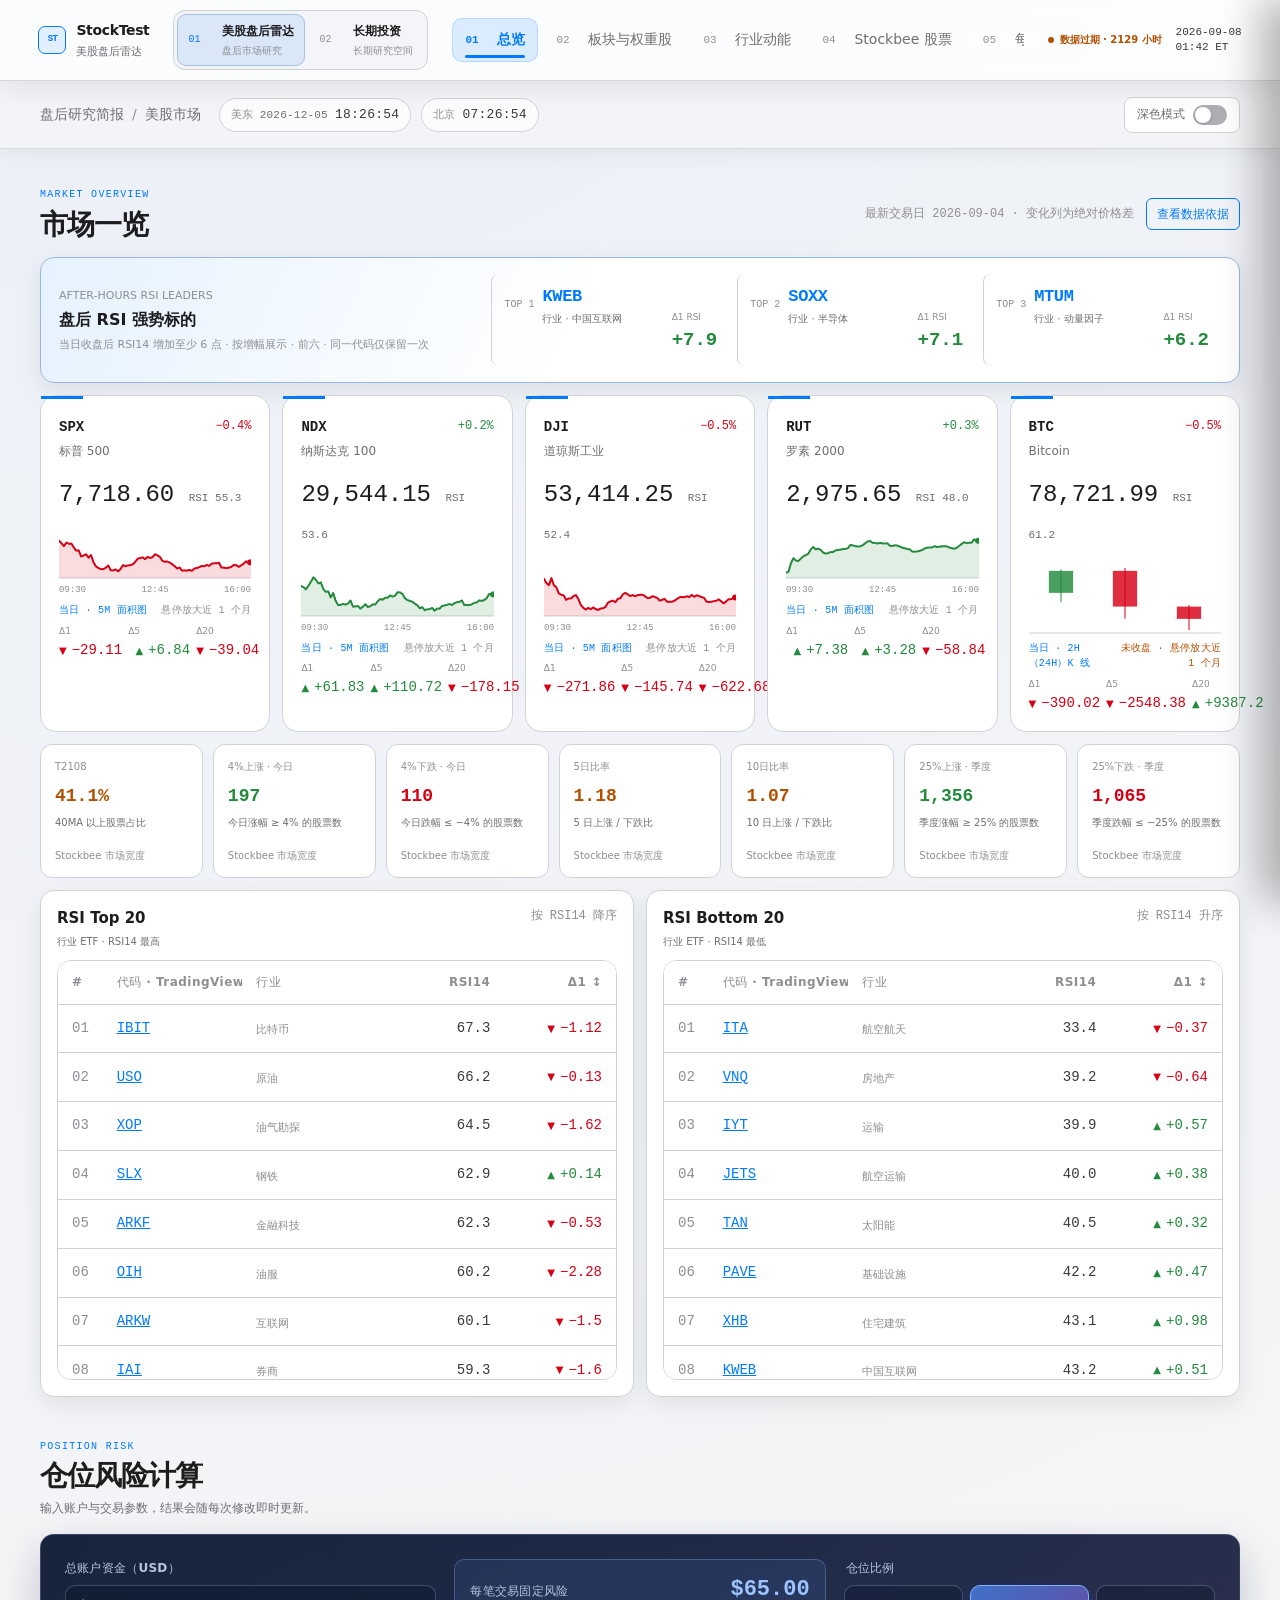
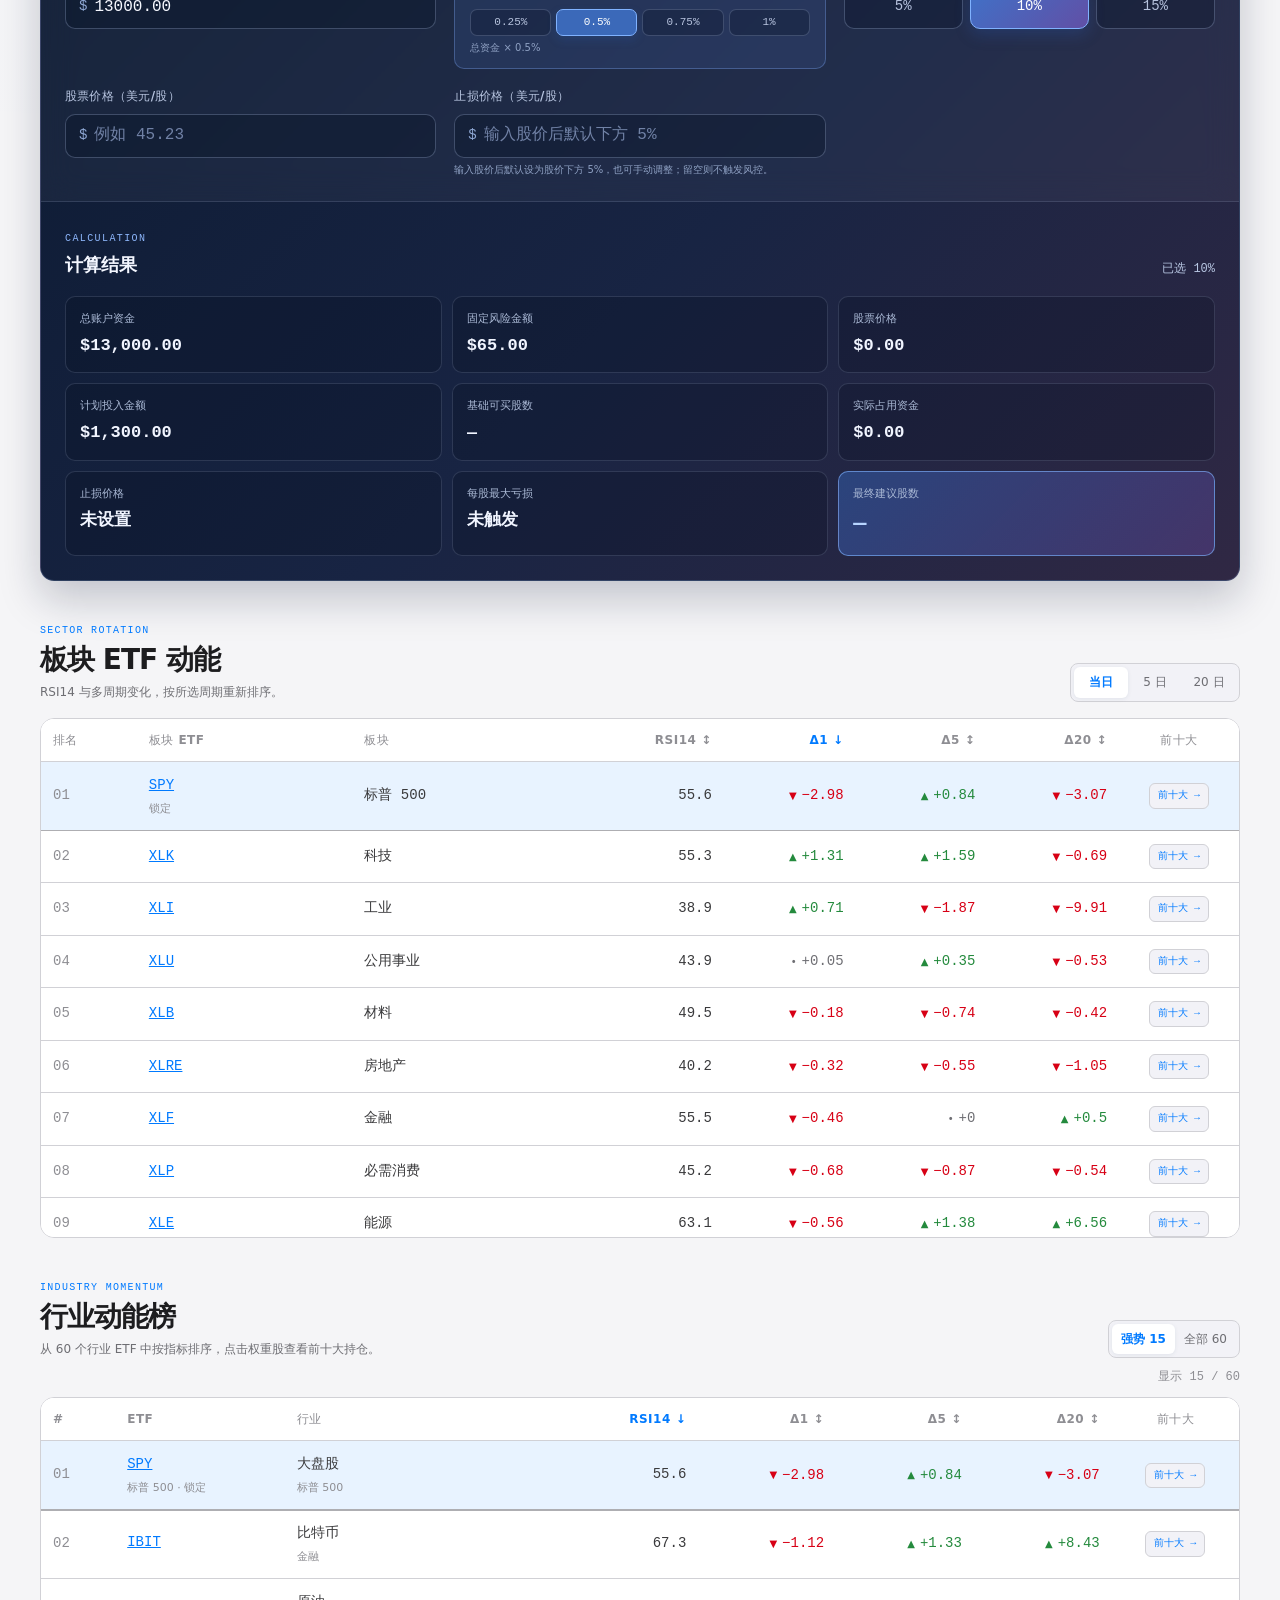
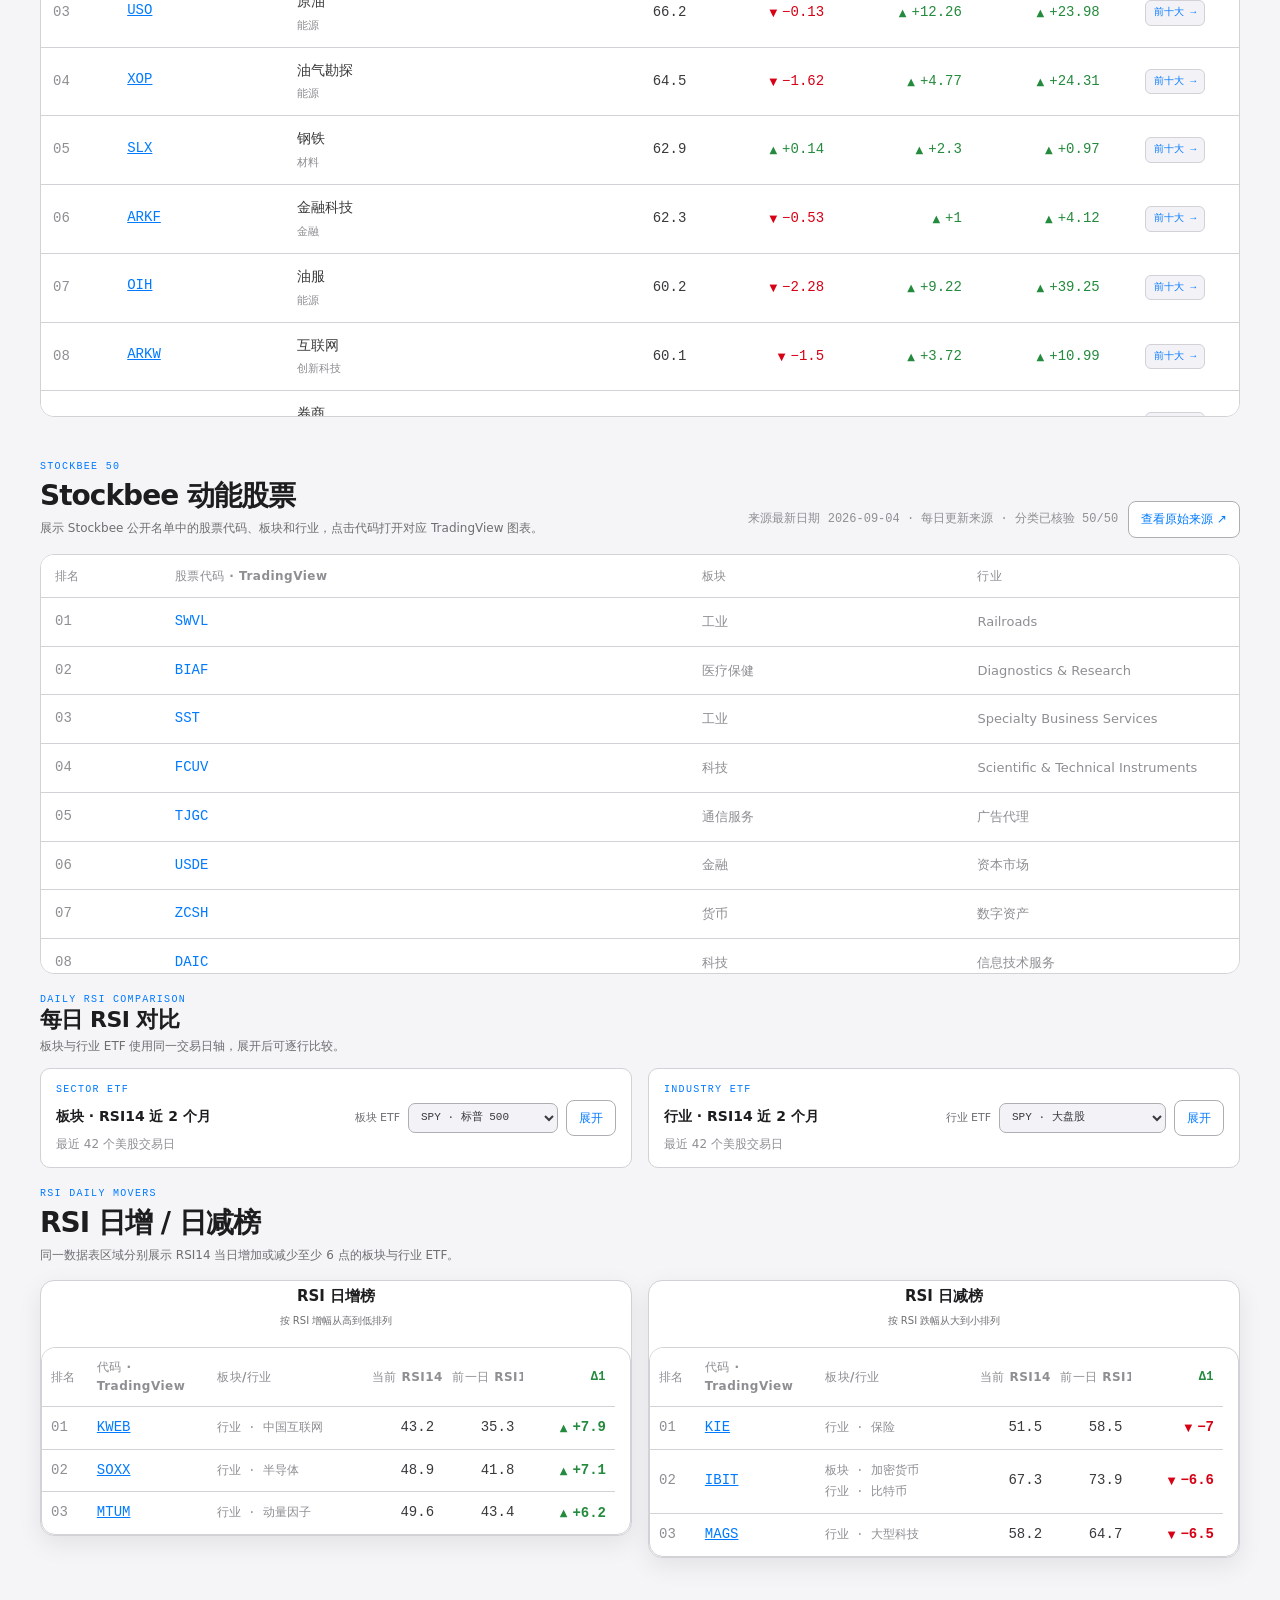
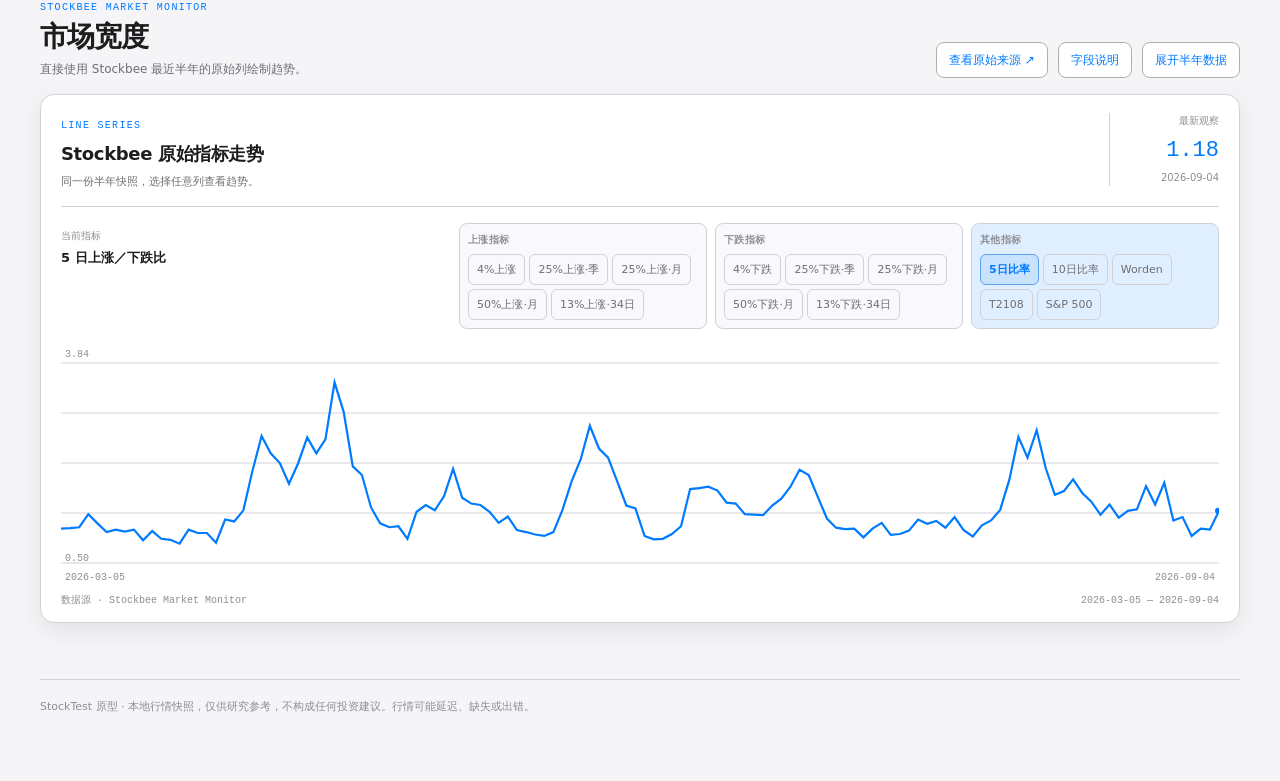
==== commit 4344fe6c: "feat(ui): add risk rate presets and auto stop" ====
--- a/index.html
+++ b/index.html
@@ -80,7 +80,13 @@
                   <label for="calc-account-funds">总账户资金（USD）</label>
                   <div class="position-input-wrap"><span>$</span><input id="calc-account-funds" type="number" min="0" step="0.01" value="13000.00" inputmode="decimal" /></div>
                 </div>
-                <div class="position-risk-fixed"><span>每笔交易固定风险</span><strong id="calc-fixed-risk">$65.00</strong><small>总资金 × 0.5%</small></div>
+                <div class="position-risk-fixed">
+                  <div class="position-risk-fixed-head"><span>每笔交易固定风险</span><strong id="calc-fixed-risk">$65.00</strong></div>
+                  <div class="position-risk-options" role="group" aria-label="选择每笔交易固定风险比例">
+                    <button type="button" data-risk-rate="0.0025" aria-pressed="false">0.25%</button><button type="button" data-risk-rate="0.005" aria-pressed="true" class="is-active">0.5%</button><button type="button" data-risk-rate="0.0075" aria-pressed="false">0.75%</button><button type="button" data-risk-rate="0.01" aria-pressed="false">1%</button>
+                  </div>
+                  <small id="calc-fixed-risk-rate">总资金 × 0.5%</small>
+                </div>
                 <fieldset class="position-input-group position-percentage-group">
                   <legend>仓位比例</legend>
                   <div class="position-percentage-options" role="group" aria-label="选择仓位比例">
@@ -93,8 +99,8 @@
                 </div>
                 <div class="position-input-group">
                   <label for="calc-stop-price">止损价格（美元/股）</label>
-                  <div class="position-input-wrap"><span>$</span><input id="calc-stop-price" type="number" min="0" step="0.01" placeholder="可选" inputmode="decimal" /></div>
-                  <small class="position-input-help">留空则不触发风控；必须低于股票价格。</small>
+                  <div class="position-input-wrap"><span>$</span><input id="calc-stop-price" type="number" min="0" step="0.01" placeholder="输入股价后默认下方 5%" inputmode="decimal" data-auto-stop="true" /></div>
+                  <small class="position-input-help">输入股价后默认设为股价下方 5%，也可手动调整；留空则不触发风控。</small>
                 </div>
               </div>
               <div class="position-calculator-results" aria-live="polite">
--- a/styles.css
+++ b/styles.css
@@ -237,7 +237,7 @@
 .position-calculator { overflow: hidden; border-color: rgba(133, 159, 207, .28); background: linear-gradient(135deg, #0d1b33 0%, #182443 52%, #302844 100%); box-shadow: 0 18px 42px rgba(15, 23, 52, .22); color: #e8edfa; }
 .position-calculator-inputs { display: grid; grid-template-columns: repeat(3, minmax(0, 1fr)); gap: 18px; padding: 24px; border-bottom: 1px solid rgba(178, 194, 230, .16); background: rgba(255, 255, 255, .045); backdrop-filter: blur(16px); -webkit-backdrop-filter: blur(16px); }
 .position-input-group { min-width: 0; margin: 0; padding: 0; border: 0; }
-.position-input-group label, .position-input-group legend, .position-risk-fixed > span { display: block; margin-bottom: 8px; color: #b7c4df; font-size: 12px; font-weight: 550; letter-spacing: .02em; }
+.position-input-group label, .position-input-group legend, .position-risk-fixed-head > span { display: block; margin-bottom: 8px; color: #b7c4df; font-size: 12px; font-weight: 550; letter-spacing: .02em; }
 .position-input-wrap { display: flex; align-items: center; height: 44px; padding: 0 13px; border: 1px solid rgba(180, 199, 238, .28); border-radius: 10px; background: rgba(8, 17, 38, .36); transition: border-color .18s ease, box-shadow .18s ease; }
 .position-input-wrap:focus-within { border-color: #78a9ff; box-shadow: 0 0 0 3px rgba(120, 169, 255, .18); }
 .position-input-wrap > span { color: #8fa8d4; font-family: var(--mono); }
@@ -246,9 +246,14 @@
 .position-input-wrap input::-webkit-outer-spin-button, .position-input-wrap input::-webkit-inner-spin-button { margin: 0; -webkit-appearance: none; }
 .position-input-wrap input[type=number] { -moz-appearance: textfield; }
 .position-risk-fixed { display: flex; flex-direction: column; justify-content: center; min-height: 72px; padding: 13px 15px; border: 1px solid rgba(130, 173, 255, .32); border-radius: 10px; background: rgba(73, 107, 180, .18); }
-.position-risk-fixed > span { margin-bottom: 3px; }
+.position-risk-fixed-head { display: flex; align-items: baseline; justify-content: space-between; gap: 10px; }
+.position-risk-fixed-head > span { margin-bottom: 3px; }
 .position-risk-fixed strong { color: #9cc4ff; font-family: var(--mono); font-size: 22px; font-weight: 650; }
 .position-risk-fixed small, .position-input-help { display: block; margin-top: 4px; color: #8fa1c3; font-size: 10px; }
+.position-risk-options { display: flex; gap: 5px; margin-top: 2px; }
+.position-risk-options button { flex: 1; min-width: 0; height: 27px; padding: 0 4px; border: 1px solid rgba(180, 199, 238, .22); border-radius: 7px; background: rgba(8, 17, 38, .3); color: #b6c2dd; font-family: var(--mono); font-size: 11px; cursor: pointer; transition: background .18s ease, border-color .18s ease, color .18s ease; }
+.position-risk-options button:hover { border-color: rgba(156, 196, 255, .72); color: #eef4ff; }
+.position-risk-options button.is-active { border-color: #80b2ff; background: rgba(74, 137, 244, .62); color: #fff; box-shadow: 0 4px 10px rgba(42, 91, 179, .22); }
 .position-percentage-group legend { width: 100%; }
 .position-percentage-options { display: flex; gap: 7px; }
 .position-percentage-options button { flex: 1; height: 44px; border: 1px solid rgba(180, 199, 238, .28); border-radius: 10px; background: rgba(8, 17, 38, .32); color: #b6c2dd; font-family: var(--mono); font-size: 14px; cursor: pointer; transition: background .18s ease, border-color .18s ease, color .18s ease, transform .18s ease; }
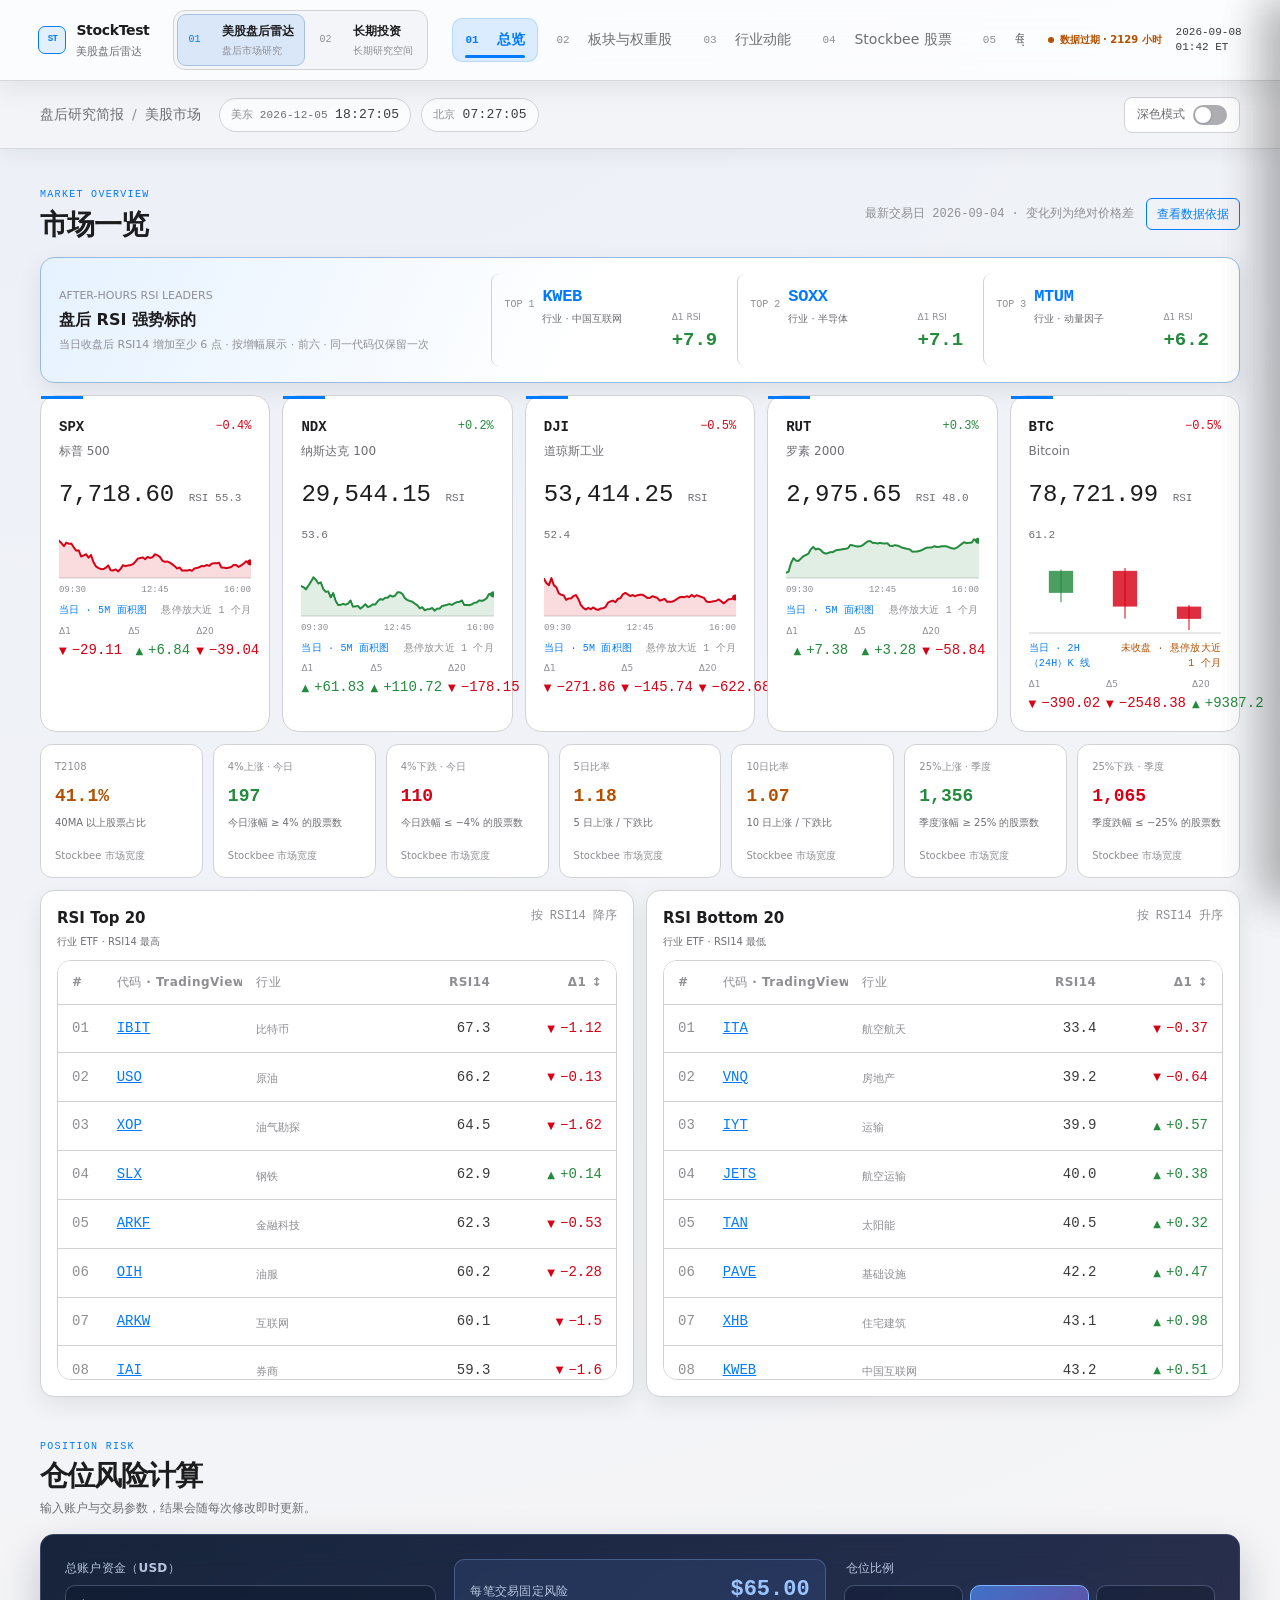
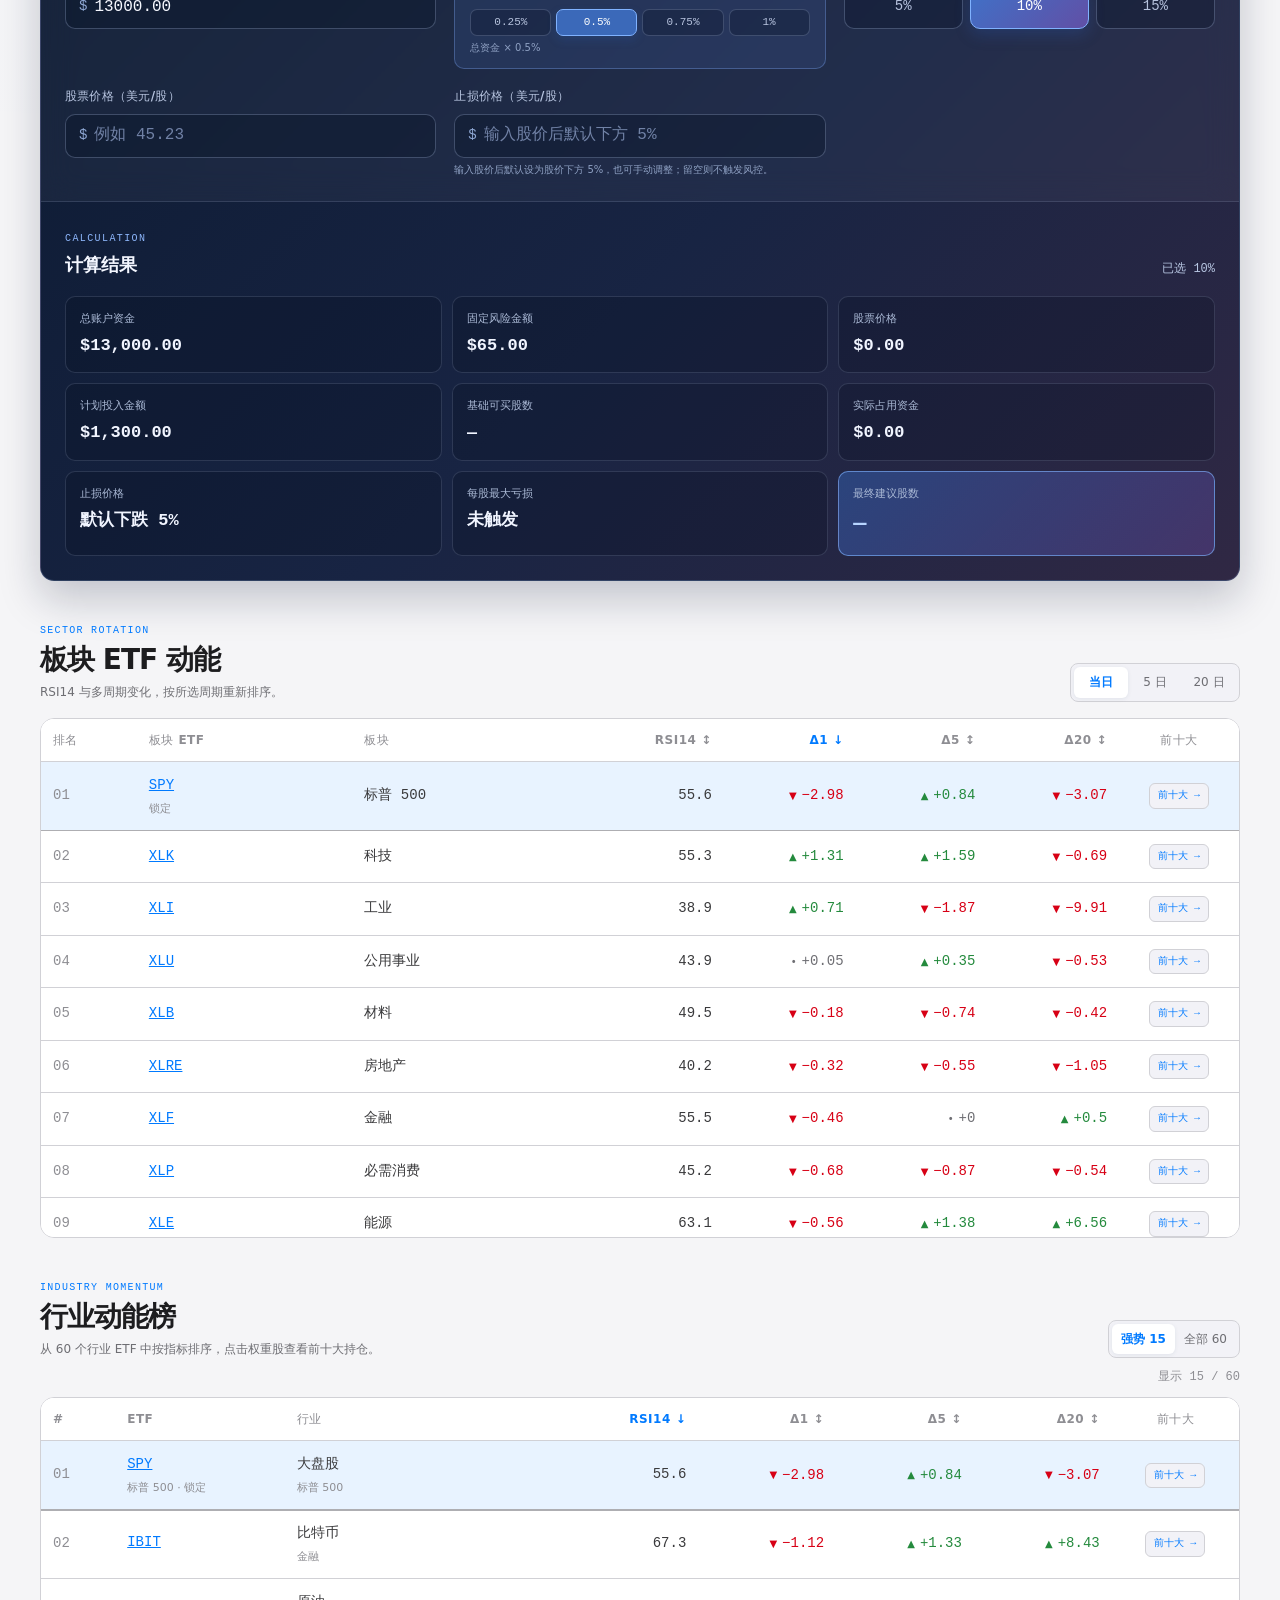
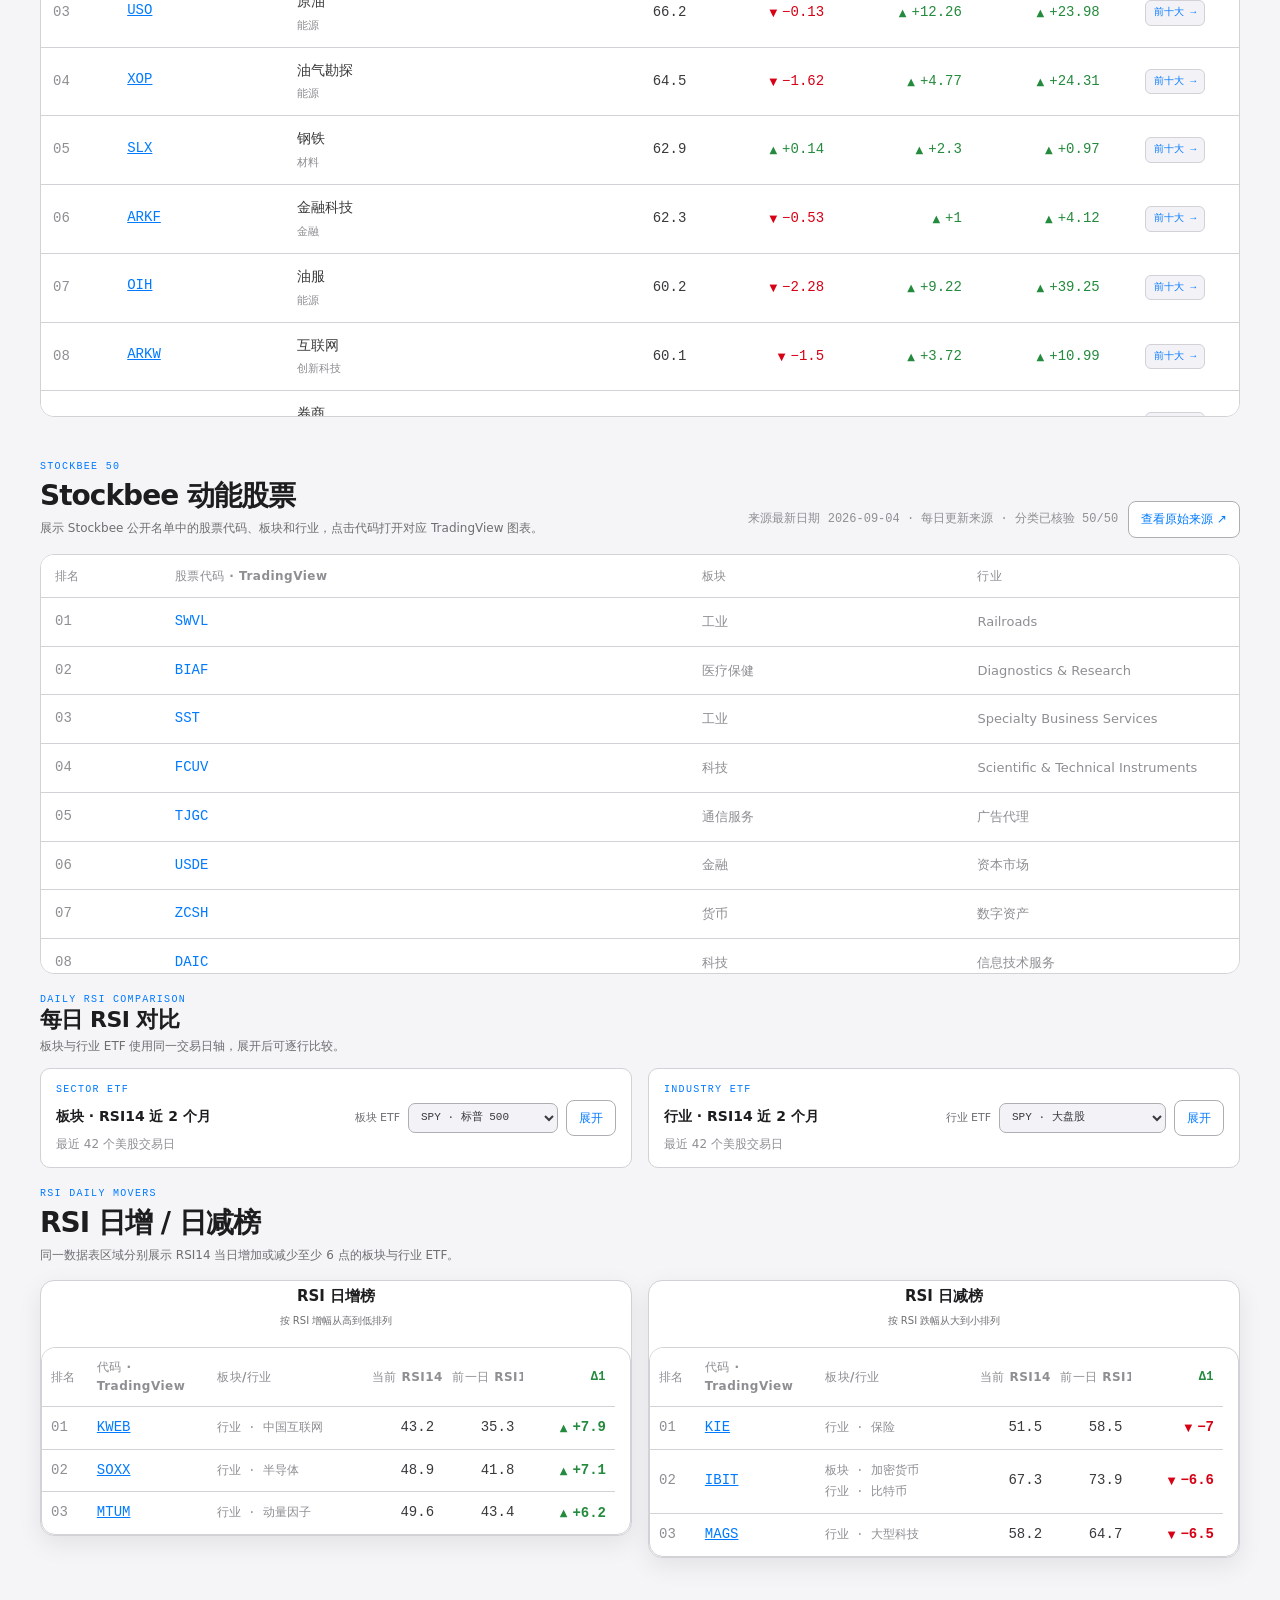
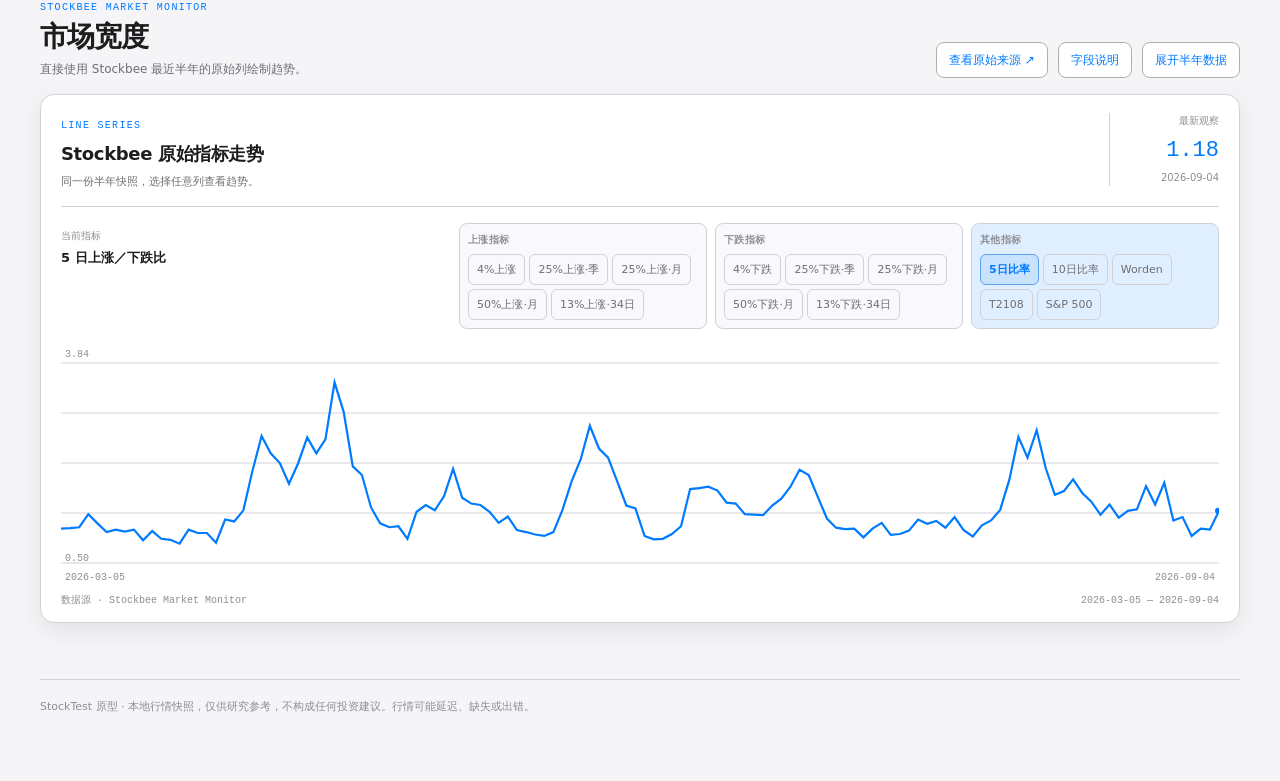
==== commit 656d3826: "feat(ui): show default stop loss percentage" ====
--- a/index.html
+++ b/index.html
@@ -112,7 +112,7 @@
                   <div class="position-result-item"><span>计划投入金额</span><strong id="calc-result-planned">$1,300.00</strong></div>
                   <div class="position-result-item"><span>基础可买股数</span><strong id="calc-result-base-shares">—</strong></div>
                   <div class="position-result-item"><span>实际占用资金</span><strong id="calc-result-used">—</strong></div>
-                  <div class="position-result-item"><span>止损价格</span><strong id="calc-result-stop">未设置</strong></div>
+                  <div class="position-result-item"><span>止损价格</span><strong id="calc-result-stop">默认下跌 5%</strong></div>
                   <div class="position-result-item"><span>每股最大亏损</span><strong id="calc-result-per-share-risk">未触发</strong></div>
                   <div class="position-result-item position-result-final"><span>最终建议股数</span><strong id="calc-result-final-shares">—</strong></div>
                 </div>
@@ -266,6 +266,6 @@
     </aside>
 
     <div class="toast" id="toast" role="status" aria-live="polite"></div>
-    <script src="app.js?v=20260908-position-calculator"></script>
+    <script src="app.js?v=20260908-stop-percent"></script>
   </body>
 </html>
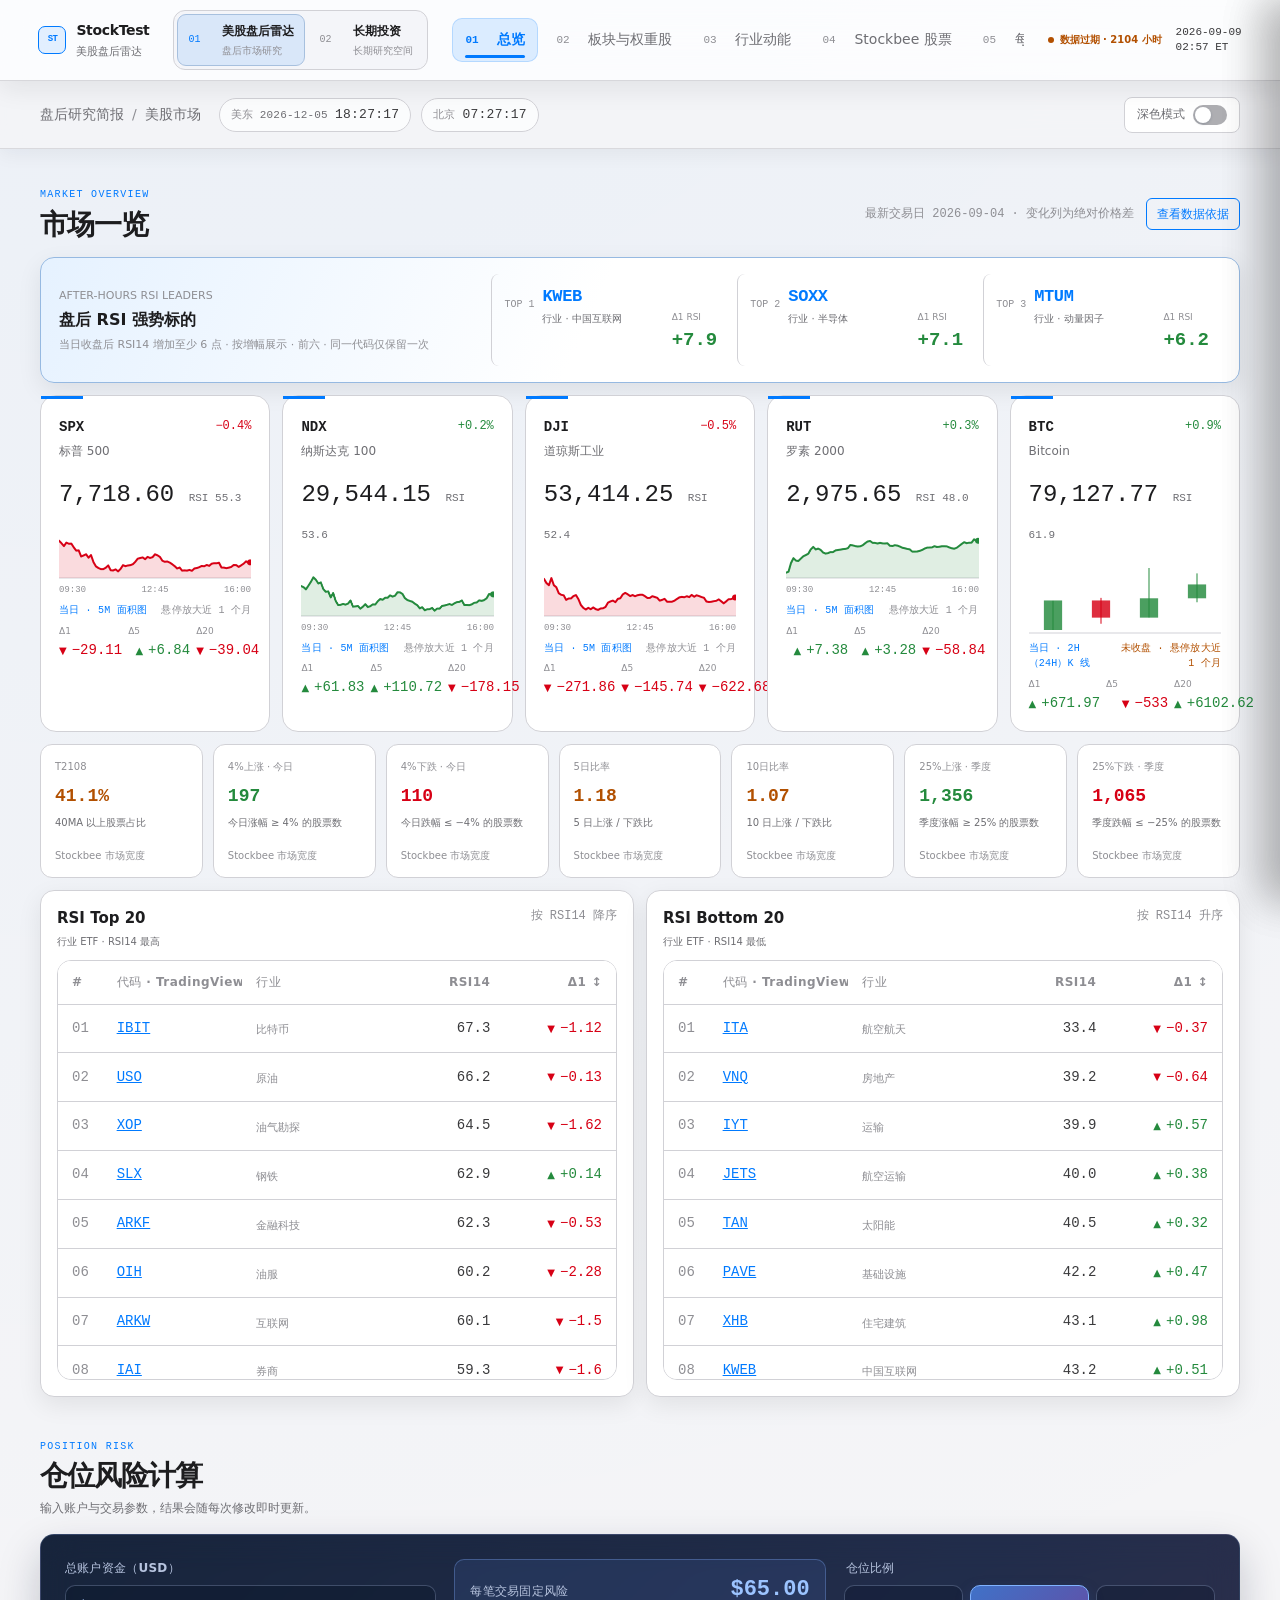
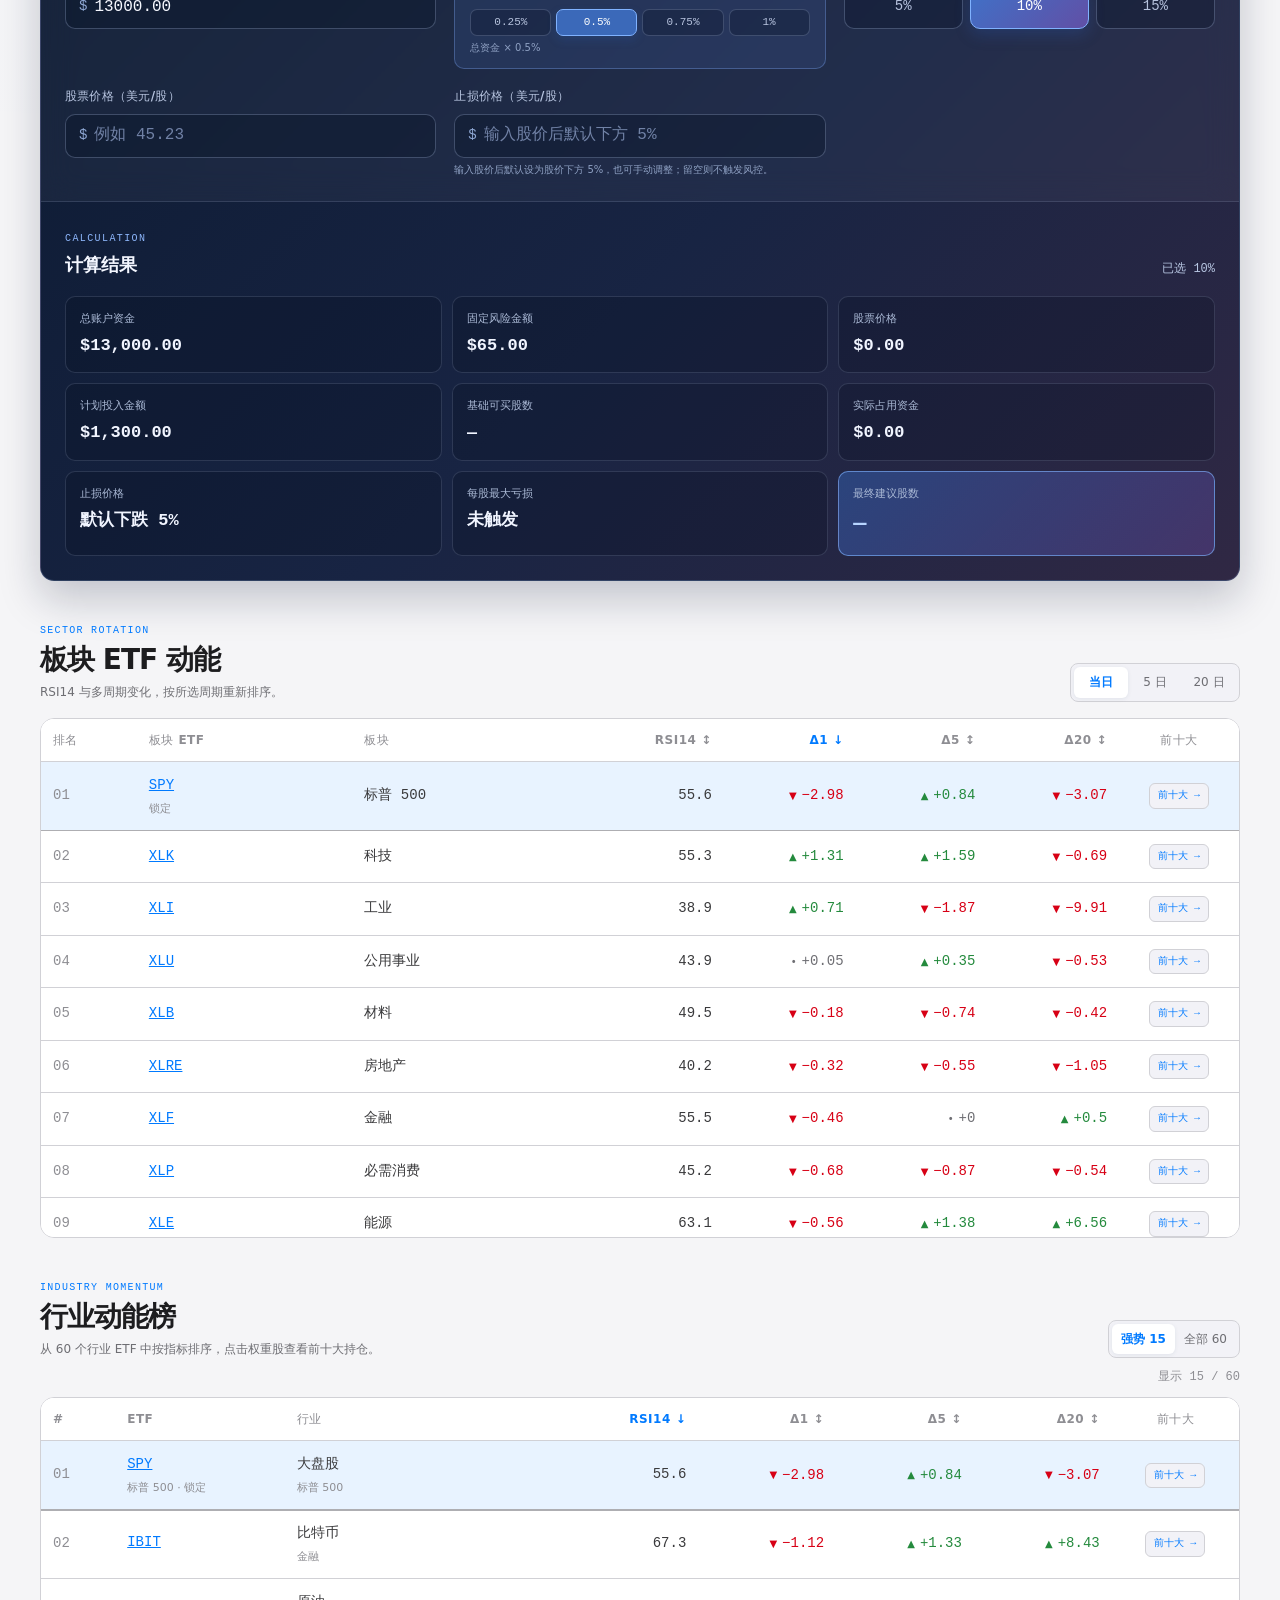
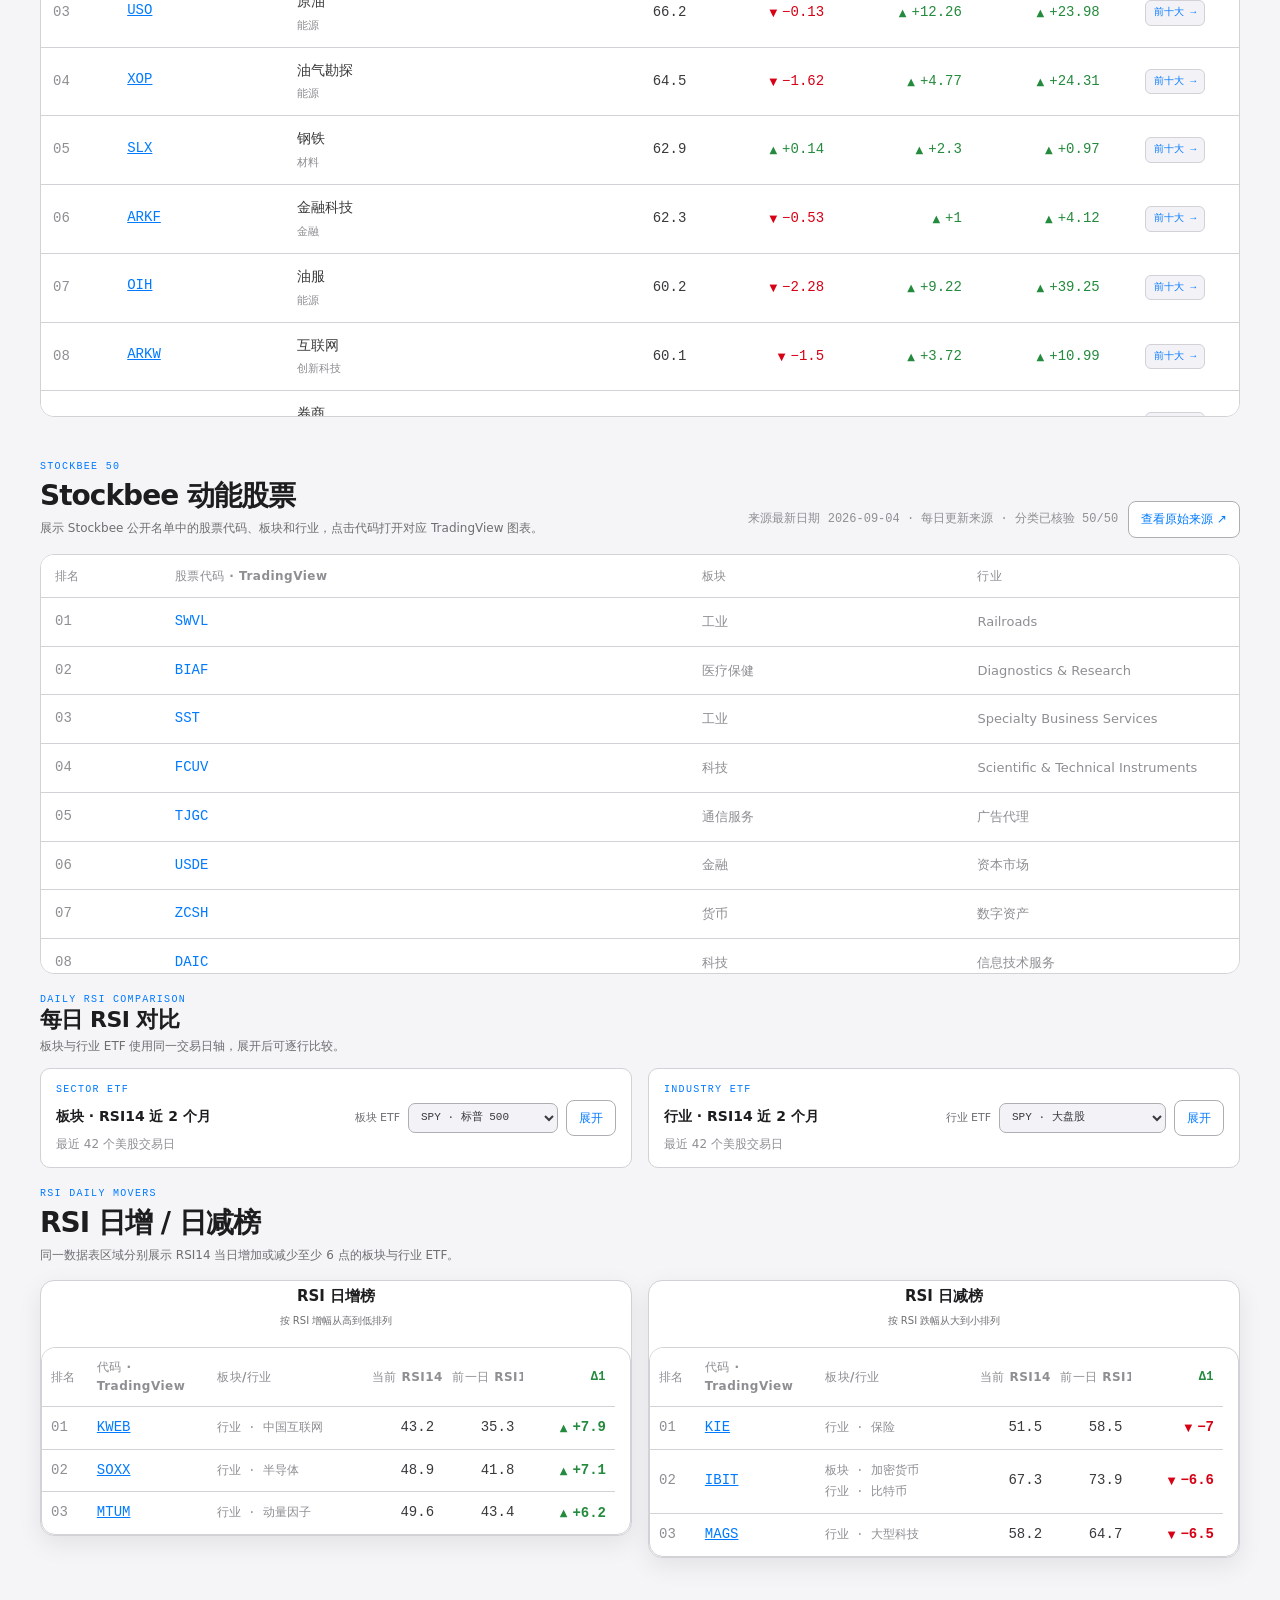
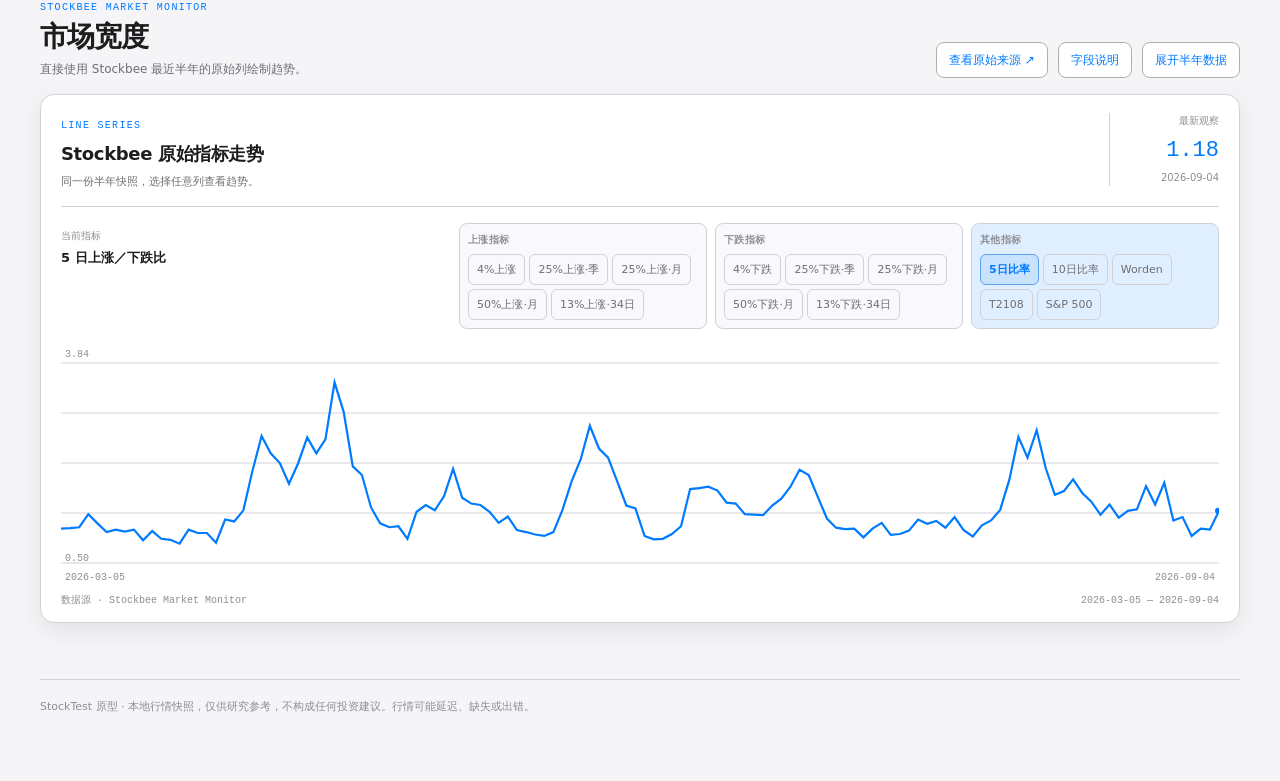
==== commit f176f937: "chore(refresh): run BTC updates every two hours" ====
--- a/index.html
+++ b/index.html
@@ -36,7 +36,7 @@
         <div class="sidebar-footer">
           <div class="source-state data-badge is-stale" id="refresh-status-badge" aria-live="polite"><i></i><span>正在加载快照</span></div>
           <div class="sidebar-time" id="sidebar-data-time">正在读取<br />已发布数据</div>
-          <div class="sidebar-note">BTC 每小时更新<br />其余盘后日更</div>
+          <div class="sidebar-note">BTC 每 2 小时更新<br />其余盘后日更</div>
         </div>
       </aside>
 
@@ -266,6 +266,6 @@
     </aside>
 
     <div class="toast" id="toast" role="status" aria-live="polite"></div>
-    <script src="app.js?v=20260908-stop-percent"></script>
+    <script src="app.js?v=20260909-refresh-policy"></script>
   </body>
 </html>
